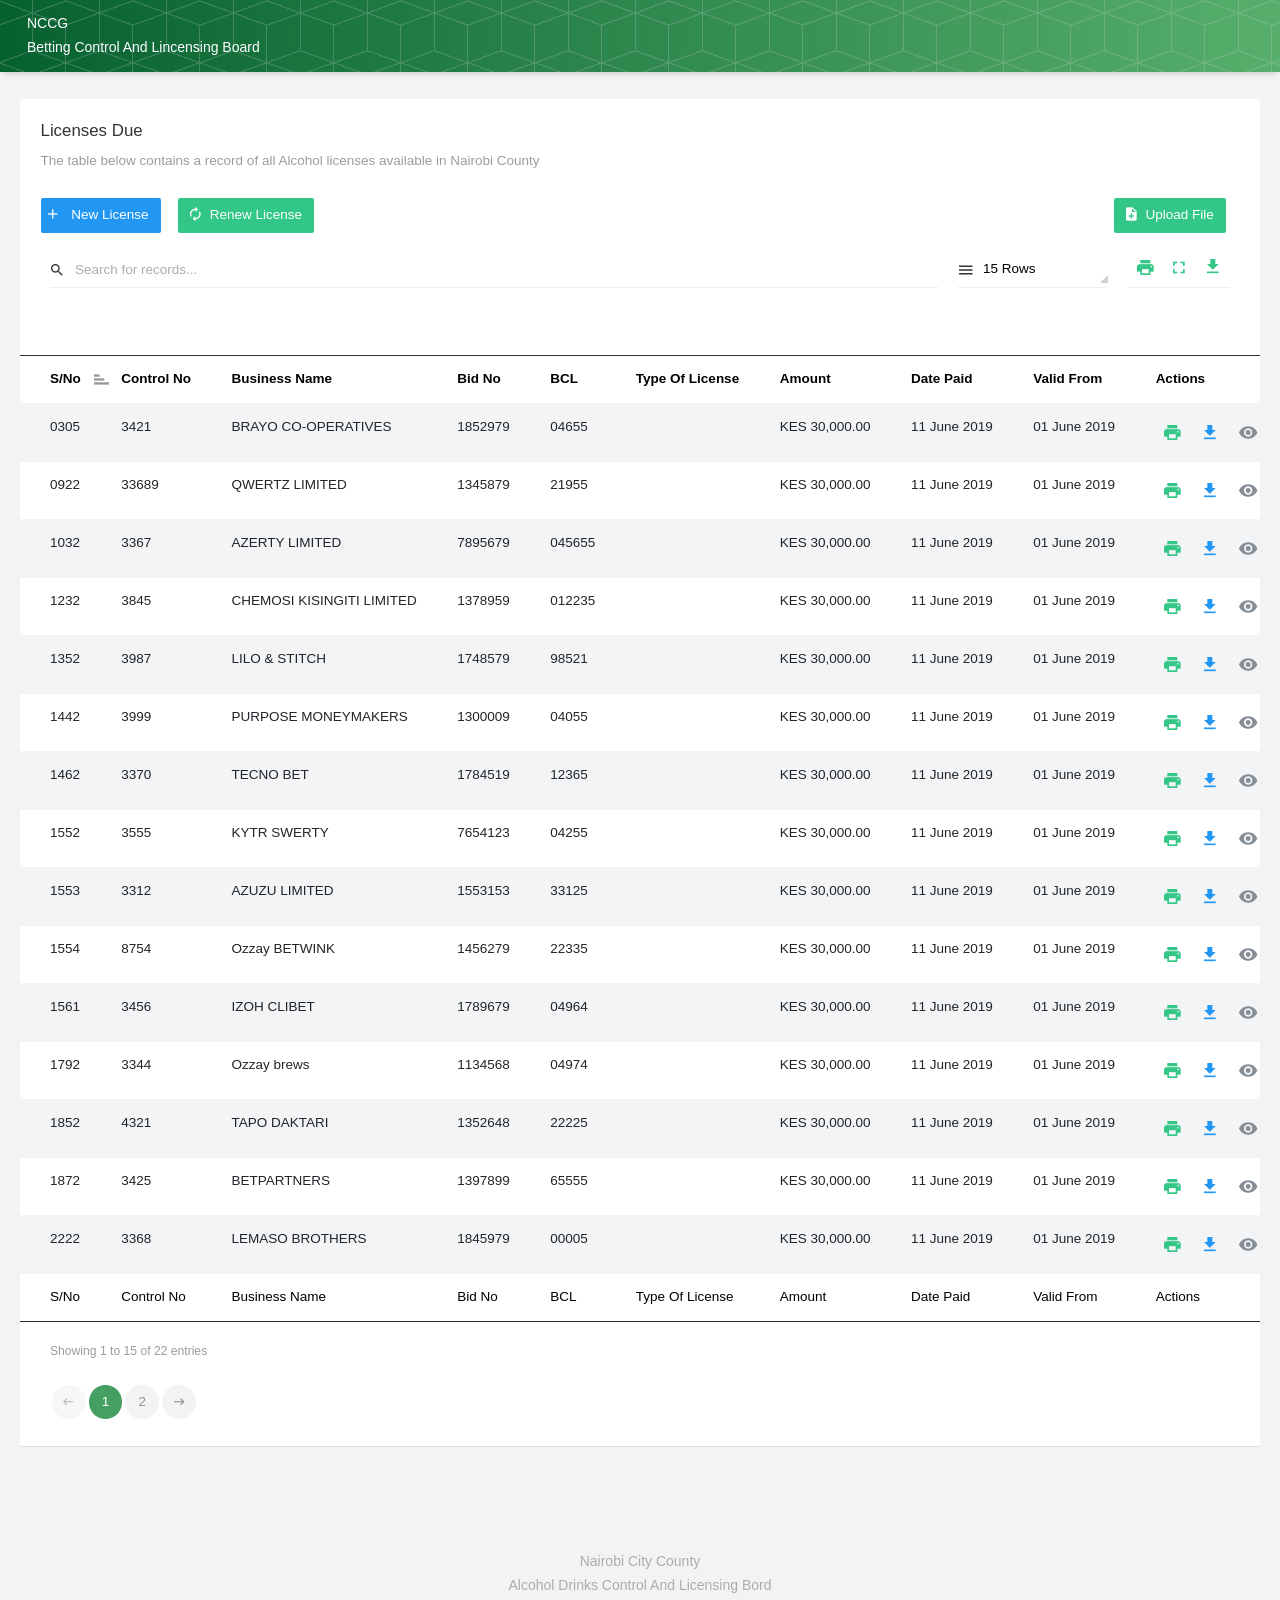
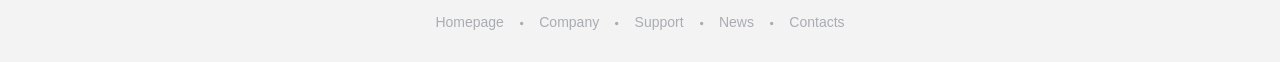
==== index.html @ 10702444 "Add files via upload removed table columns 'Renewal' & 'Exceptions'" ====
<!doctype html>
<html>

<head>
    <meta charset="utf-8">
    <title>LID Licenses</title>
    <!-- Vendor styles -->
    <link rel="stylesheet" href="css/dropify2.css">
    <link rel="stylesheet" href="vendors/dropzone/dropzone.css">
    <link rel="stylesheet" href="css/bootstrap.min.css">
    <link rel="stylesheet" href="vendors/material-design-iconic-font/css/material-design-iconic-font.min.css">
    <link rel="stylesheet" href="vendors/animate.css/animate.min.css">
    <link rel="stylesheet" href="vendors/jquery-scrollbar/jquery.scrollbar.css">
    <link rel="stylesheet" href="vendors/fullcalendar/fullcalendar.min.css">
    <link rel="stylesheet" href="vendors/flatpickr/flatpickr.min.css">
    <!-- Vendor styles -->

    <link rel="stylesheet" href="css/app.min.css">
    <link rel="stylesheet" href="css/style.css">
</head>

<body>
    <div class="main">
        <header class="header">
            <div class="navigation-trigger hidden-xl-up" data-ma-action="aside-open" data-ma-target=".sidebar">
                <div class="navigation-trigger__inner"> <i class="navigation-trigger__line"></i> <i class="navigation-trigger__line"></i> <i class="navigation-trigger__line"></i> </div>
            </div>
            <div class="header__logo hidden-sm-down">
                <h1><a href="http://localhost/finance/public/finance" class="text-capitalize">NCCG<br>Betting Control and Lincensing Board</a></h1>
            </div>

            <!--    <form class="search" action="#">
            <div class="search__inner">
                <input type="text" class="search__text" placeholder="Search using cost centers....">
                <i class="zmdi zmdi-search search__helper" data-ma-action="search-close"></i>
            </div>
        </form> -->

            <ul class="top-nav">
                <li class="hidden-xs-down d-none">
                    <a href="#" data-ma-action="aside-open" data-ma-target=".chat" class="top-nav__notify"> <i class="zmdi zmdi-comment-alt-text"></i> </a>
                </li>
            </ul>
        </header>
    </div>
    <section id="content">
        <!--		form container-->
        <aside class="chat" id="new-application">
            <div class="chat__header px-4">
                <h2 class="chat__title mb-3">New License <small>Correctly fill all fields for the new application</small></h2>
            </div>
            <div class="scrollbar-inner">
                <div class="px-4 pt-1 height-100150">
                    <form class="contact100-form validate-form p-0 border-top">
                        <!--		enter		business name-->
                        <label class="label-input100 mb-2" for="business_name">Business Name *</label>
                        <div class="wrap-input100 validate-input" data-validate="Type Business Name">
                            <input id="business_name" class="input100" type="text" name="business_name" placeholder="Enter name of the business" required>
                            <span class="focus-input100"></span> </div>
                        <!--		enter		business name-->

                        <!--		enter		business numbver-->
                        <label class="label-input100 mb-2" for="bid_number">Business Number *</label>
                        <div class="wrap-input100  validate-input" data-validate="Type Business Name">
                            <input id="bid_number" class="input100" type="text" name="bid_number" placeholder="Business Number" required>
                            <span class="focus-input100"></span> </div>
                        <!--		business number-->

                        <!--				physical address-->
                        <label class="label-input100 mb-2" for="physical_address">Business Location Details *</label>
                        <div class="wrap-input100 rs1-wrap-input100 validate-input" data-validate="Type first name">
                            <input id="physical_address" class="input100" type="text" name="physical_address" placeholder="Physical address">
                            <span class="focus-input100"></span> </div>
                        <div class="wrap-input100 rs2-wrap-input100 validate-input" data-validate="Type last name">
                            <input class="input100" type="text" name="plot_number" id="plot_number" placeholder="Plot Number">
                            <span class="focus-input100"></span> </div>
                        <!--				physical address-->
                        <hr class="w-100 +">
                        <!--		type -->
                        <label class="label-input100 mb-2" for="schedule_id">License type *</label>
                        <div class="wrap-input100  validate-input" data-validate="Type Business Name">
                            <select name="schedule_id" id="schedule_id" class="input100" required>
              <option value="36">Select license type</option>
              <option value="38">General Retail Alcoholic Drink License (Off License Retailers) wines and spirits.</option>
              <option value="38">General Retail Alcoholic Drink License (Off License Retailers) wines and spirits.</option>
              <option value="38">General Retail Alcoholic Drink License (Off License Retailers) wines and spirits.</option>
            </select>
                            <span class="focus-input100"></span> </div>
                        <!--		type -->
                        <label class="label-input100 mb-2" for="date_paid">Date paid *</label>
                        <div class="wrap-input100  validate-input" data-validate="Select a date">
                            <input id="date_paid" class="input100 date-picker" type="text" name="date_paid" placeholder="select date" required>
                            <span class="focus-input100"></span> </div>

                        <!--			date from-->
                        <label class="label-input100 mb-2" for="valid_from">Valid from *</label>
                        <div class="wrap-input100  validate-input" data-validate="Select a date">
                            <input id="valid_from" class="input100 date-picker" type="text" name="valid_from" placeholder="select date" required>
                            <span class="focus-input100"></span> </div>
                        <!--			date to-->
                        <hr class="w-100 +">
                        <!--			date from-->
                        <label class="label-input100 mb-2" for="amount">amount</label>
                        <div class="wrap-input100  validate-input" data-validate="Select a date">
                            <input id="amount" class="input100 text-right" type="number" name="amount" placeholder="Enter amount paid" required>
                            <span class="focus-input100"></span> </div>
                        <!--			date to-->

                        <div class="container-contact100-form-btn w-100 ">
                            <button class="contact100-form-btn w-100"> Send Message </button>
                        </div>
                    </form>
                </div>

            </div>
            <a href="messages.html" class="btn btn--action btn-danger d-none"><i class="zmdi zmdi-plus"></i></a> </aside>


        <!--	license renewals-->
        <aside class="renew" id="renew-application">
            <div class="chat__header px-4">
                <h2 class="chat__title mb-3">License Renewal<small>Correctly fill all fields for the license renewal being applied for</small></h2>
            </div>
            <div class="scrollbar-inner">
                <div class="px-4 pt-1 height-100150">
                    <form class="contact100-form validate-form p-0 border-top">
                        <!--		enter		business name-->
                        <label class="label-input100 mb-2" for="business_name">Business Name *</label>
                        <div class="wrap-input100 validate-input" data-validate="Type Business Name">
                            <input id="business_name" class="input100" type="text" name="business_name" placeholder="Enter name of the business" required>
                            <span class="focus-input100"></span> </div>
                        <!--		enter		business name-->

                        <!--		enter		business numbver-->
                        <label class="label-input100 mb-2" for="bid_number">Business Number *</label>
                        <div class="wrap-input100  validate-input" data-validate="Type Business Name">
                            <input id="bid_number" class="input100" type="text" name="bid_number" placeholder="Business Number" required>
                            <span class="focus-input100"></span> </div>
                        <!--		business number-->

                        <!--				physical address-->
                        <label class="label-input100 mb-2" for="physical_address">Business Location Details *</label>
                        <div class="wrap-input100 rs1-wrap-input100 validate-input" data-validate="Type first name">
                            <input id="physical_address" class="input100" type="text" name="physical_address" placeholder="Physical address">
                            <span class="focus-input100"></span> </div>
                        <div class="wrap-input100 rs2-wrap-input100 validate-input" data-validate="Type last name">
                            <input class="input100" type="text" name="plot_number" id="plot_number" placeholder="Plot Number">
                            <span class="focus-input100"></span> </div>
                        <!--				physical address-->
                        <hr class="w-100 +">
                        <!--		type -->
                        <label class="label-input100 mb-2" for="schedule_id">License type *</label>
                        <div class="wrap-input100  validate-input" data-validate="Type Business Name">
                            <select name="schedule_id" id="schedule_id" class="input100" required>
              <option value="36">Select license type</option>
              <option value="38">General Retail Alcoholic Drink License (Off License Retailers) wines and spirits.</option>
              <option value="38">General Retail Alcoholic Drink License (Off License Retailers) wines and spirits.</option>
              <option value="38">General Retail Alcoholic Drink License (Off License Retailers) wines and spirits.</option>
            </select>
                            <span class="focus-input100"></span> </div>
                        <!--		type -->
                        <label class="label-input100 mb-2" for="date_paid">Date paid *</label>
                        <div class="wrap-input100  validate-input" data-validate="Select a date">
                            <input id="date_paid" class="input100 date-picker" type="text" name="date_paid" placeholder="select date" required>
                            <span class="focus-input100"></span> </div>

                        <!--			date from-->
                        <label class="label-input100 mb-2" for="valid_from">Valid from *</label>
                        <div class="wrap-input100  validate-input" data-validate="Select a date">
                            <input id="valid_from" class="input100 date-picker" type="text" name="valid_from" placeholder="select date" required>
                            <span class="focus-input100"></span> </div>
                        <!--			date to-->
                        <hr class="w-100 +">
                        <!--			date from-->
                        <label class="label-input100 mb-2" for="amount">amount</label>
                        <div class="wrap-input100  validate-input" data-validate="Select a date">
                            <input id="amount" class="input100 text-right" type="number" name="amount" placeholder="Enter amount paid" required>
                            <span class="focus-input100"></span> </div>
                        <!--			date to-->

                        <div class="container-contact100-form-btn w-100 ">
                            <button class="contact100-form-btn w-100"> Save </button>
                        </div>
                    </form>
                </div>

            </div>
            <a href="messages.html" class="btn btn--action btn-danger d-none"><i class="zmdi zmdi-plus"></i></a> </aside>
        <!--	license renewals-->
        <!--		form container-->

        <!--	datatable-->
        <section class="content p-4">
            <header class="content__title">
                <h1>DATA TABLES</h1>
                <div class="actions">
                    <a href="#" class="actions__item zmdi zmdi-trending-up"></a>
                    <a href="#" class="actions__item zmdi zmdi-check-all"></a>
                    <div class="dropdown actions__item"> <i data-toggle="dropdown" class="zmdi zmdi-more-vert"></i>
                        <div class="dropdown-menu dropdown-menu-right"> <a href="#" class="dropdown-item">Refresh</a> <a href="#" class="dropdown-item">Manage Widgets</a> <a href="#" class="dropdown-item">Settings</a> </div>
                    </div>
                </div>
            </header>
            <div class="card">
                <div class="card-body p-0">
                    <h4 class="card-title mt-4 mx-4">Licenses Due</h4>
                    <h6 class="card-subtitle mx-4">The table below contains a record of all Alcohol licenses available in Nairobi County</h6>
                    <div class="row mx-4">
                        <div class="col-12 p-0">
                            <button class="btn btn-primary btn-blue btn--icon-text ml-0 pl-0" data-ma-action="aside-open" data-ma-target=".chat" class="top-nav__notify">
        <em class="zmdi zmdi-plus zmdi-hc-fw"></em> New License
        </button>
                            <button class="btn btn-secondary btn-success btn--icon-text mx-3" data-ma-action="aside-open" data-ma-target=".renew"><i class="zmdi zmdi-refresh"></i> Renew License</button>
                            <div class="p-0 m-0 float-right">

                                <button class="btn btn-secondary btn-success btn--icon-text mx-3 upload-file"><i class="zmdi zmdi-file-add"></i> Upload File</button>
                            </div>
                        </div>
                    </div>
                    <div class="table-responsive">
                        <table id="data-table" class="table dataTable table-striped text-nowrap" role="grid">
                            <thead class="thead-default text-capitalize">
                                <tr>
                                    <th>S/No</th>
                                    <th>Control No</th>
                                    <th>Business Name</th>
                                    <th>Bid No</th>
                                    <th>BCL</th>
                                    <th>Type of License</th>
                                    <th>Amount</th>
                                    <th>Date Paid</th>
                                    <th>Valid From</th>
                                    <!--<th>Exceptions</th>
                                    <th>Renewal</th>-->
                                    <th>Actions</th>
                                </tr>
                            </thead>
                            <tfoot class="text-capitalize">
                                <tr>
                                    <th>S/No</th>
                                    <th>Control No</th>
                                    <th>Business Name</th>
                                    <th>Bid No</th>
                                    <th>BCL</th>
                                    <th>Type of License</th>
                                    <th>Amount</th>
                                    <th>Date Paid</th>
                                    <th>Valid From</th>
                                    <!--<th>Exceptions</th>
                                    <th>Renewal</th>-->
                                    <th>Actions</th>
                                </tr>
                            </tfoot>
                            <tbody>
                                <tr>
                                    <td>7777</td>
                                    <td>3222</td>
                                    <td class="biz-name">OYUGIS TATA BETTING</td>
                                    <td>1374545</td>
                                    <td>04955</td>
                                    <td></td>
                                    <td>KES 30,000.00</td>
                                    <td>11 June 2019</td>
                                    <td>01 June 2019</td>
                                    <!--<td></td>
                                    <td><label class="label label-primary">Renewal Permit</label></td>-->
                                    <td>
                                        <div class="actions row-actions">
                                            <!--				  printing-->
                                            <span><a class="actions__item zmdi zmdi-print" href="print-license.html" title="print this permit" target="new"></a></span>
                                            <!--				  download-->
                                            <span><i class="actions__item zmdi zmdi-download blue" title="download permit copy"></i></span>
                                            <!--				  view-->
                                            <span><a class="actions__item zmdi zmdi-eye text-gray" title="View license" href="license-inline.html" target="new"></a></span>
                                            <!--				  delete-->
                                            <span class="delete-record"><i class="actions__item zmdi zmdi-delete text-danger" title="delete this record"></i></span>
                                        </div>
                    </div>

                    </td>

                    </tr>

                    <tr>
                        <td>8974</td>
                        <td>3111</td>
                        <td class="biz-name">KOROGA VILLAGE LIMITED</td>
                        <td>1373979</td>
                        <td>04956</td>
                        <td></td>
                        <td>KES 30,000.00</td>
                        <td>11 June 2019</td>
                        <td>01 June 2019</td>
                        <!--<td></td>
                        <td><label class="label label-primary">Renewal Permit</label></td>-->
                        <td>
                            <div class="actions row-actions">
                                <!--				  printing-->
                                <span><i class="actions__item zmdi zmdi-print" title="print this permit" ></i></span>
                                <!--				  download-->
                                <span><i class="actions__item zmdi zmdi-download blue" title="download permit copy"></i></span>
                                <!--				  view-->
                                <span><i class="actions__item zmdi zmdi-eye text-gray" title="View license"></i></span>
                                <!--				  delete-->
                                <span class="delete-record"><i class="actions__item zmdi zmdi-delete text-danger" title="delete this record"></i></span>
                            </div>
                </div>

                </td>

                </tr>

                <tr>
                    <td>7856</td>
                    <td>3444</td>
                    <td class="biz-name">CHAPANISHA LOGISTICS LIMITED</td>
                    <td>1385479</td>
                    <td>04155</td>
                    <td></td>
                    <td>KES 30,000.00</td>
                    <td>11 June 2019</td>
                    <td>01 June 2019</td>
                    <!--<td></td>
                    <td><label class="label label-primary">Renewal Permit</label></td>-->
                    <td>
                        <div class="actions row-actions">
                            <!--				  printing-->
                            <span><i class="actions__item zmdi zmdi-print" title="print this permit" ></i></span>
                            <!--				  download-->
                            <span><i class="actions__item zmdi zmdi-download blue" title="download permit copy"></i></span>
                            <!--				  view-->
                            <span><i class="actions__item zmdi zmdi-eye text-gray" title="View license"></i></span>
                            <!--				  delete-->
                            <span class="delete-record"><i class="actions__item zmdi zmdi-delete text-danger" title="delete this record"></i></span>
                        </div>
            </div>

            </td>

            </tr>

            <tr>
                <td>3145</td>
                <td>3333</td>
                <td class="biz-name">TINGA MBAYA CO-OPERATIVES</td>
                <td>1234567</td>
                <td>04985</td>
                <td></td>
                <td>KES 30,000.00</td>
                <td>11 June 2019</td>
                <td>01 June 2019</td>
                <!--<td></td>
                <td><label class="label label-primary">Renewal Permit</label></td>-->
                <td>
                    <div class="actions row-actions">
                        <!--				  printing-->
                        <span><i class="actions__item zmdi zmdi-print" title="print this permit" ></i></span>
                        <!--				  download-->
                        <span><i class="actions__item zmdi zmdi-download blue" title="download permit copy"></i></span>
                        <!--				  view-->
                        <span><i class="actions__item zmdi zmdi-eye text-gray" title="View license"></i></span>
                        <!--				  delete-->
                        <span class="delete-record"><i class="actions__item zmdi zmdi-delete text-danger" title="delete this record"></i></span>
                    </div>
                    </div>

                </td>

            </tr>
            <tr>
                <td>1552</td>
                <td>3555</td>
                <td class="biz-name">KYTR SWERTY</td>
                <td>7654123</td>
                <td>04255</td>
                <td></td>
                <td>KES 30,000.00</td>
                <td>11 June 2019</td>
                <td>01 June 2019</td>
                <!--<td></td>
                <td><label class="label label-primary">Renewal Permit</label></td>-->
                <td>
                    <div class="actions row-actions">
                        <!--				  printing-->
                        <span><i class="actions__item zmdi zmdi-print" title="print this permit" ></i></span>
                        <!--				  download-->
                        <span><i class="actions__item zmdi zmdi-download blue" title="download permit copy"></i></span>
                        <!--				  view-->
                        <span><i class="actions__item zmdi zmdi-eye text-gray" title="View license"></i></span>
                        <!--				  delete-->
                        <span class="delete-record"><i class="actions__item zmdi zmdi-delete text-danger" title="delete this record"></i></span>
                    </div>
                    </div>

                </td>

            </tr>
            <tr>
                <td>2562</td>
                <td>6663</td>
                <td class="biz-name">Ozzay BETGENIUS</td>
                <td>1385652</td>
                <td>12345</td>
                <td></td>
                <td>KES 30,000.00</td>
                <td>11 June 2019</td>
                <td>01 June 2019</td>
                <!--<td></td>
                <td><label class="label label-primary">Renewal Permit</label></td>-->
                <td>
                    <div class="actions row-actions">
                        <!--				  printing-->
                        <span><i class="actions__item zmdi zmdi-print" title="print this permit" ></i></span>
                        <!--				  download-->
                        <span><i class="actions__item zmdi zmdi-download blue" title="download permit copy"></i></span>
                        <!--				  view-->
                        <span><i class="actions__item zmdi zmdi-eye text-gray" title="View license"></i></span>
                        <!--				  delete-->
                        <span class="delete-record"><i class="actions__item zmdi zmdi-delete text-danger" title="delete this record"></i></span>
                    </div>
                    </div>

                </td>

            </tr>
            <tr>
                <td>2222</td>
                <td>3368</td>
                <td class="biz-name">LEMASO BROTHERS</td>
                <td>1845979</td>
                <td>00005</td>
                <td></td>
                <td>KES 30,000.00</td>
                <td>11 June 2019</td>
                <td>01 June 2019</td>
                <!--<td></td>
                <td><label class="label label-primary">Renewal Permit</label></td>-->
                <td>
                    <div class="actions row-actions">
                        <!--				  printing-->
                        <span><i class="actions__item zmdi zmdi-print" title="print this permit" ></i></span>
                        <!--				  download-->
                        <span><i class="actions__item zmdi zmdi-download blue" title="download permit copy"></i></span>
                        <!--				  view-->
                        <span><i class="actions__item zmdi zmdi-eye text-gray" title="View license"></i></span>
                        <!--				  delete-->
                        <span class="delete-record"><i class="actions__item zmdi zmdi-delete text-danger" title="delete this record"></i></span>
                    </div>
                    </div>

                </td>

            </tr>
            <tr>
                <td>4452</td>
                <td>3475</td>
                <td class="biz-name">KEVO KINYANDUZI LIMITED</td>
                <td>1384569</td>
                <td>14955</td>
                <td></td>
                <td>KES 30,000.00</td>
                <td>11 June 2019</td>
                <td>01 June 2019</td>
                <!--<td></td>
                <td><label class="label label-primary">Renewal Permit</label></td>-->
                <td>
                    <div class="actions row-actions">
                        <!--				  printing-->
                        <span><i class="actions__item zmdi zmdi-print" title="print this permit" ></i></span>
                        <!--				  download-->
                        <span><i class="actions__item zmdi zmdi-download blue" title="download permit copy"></i></span>
                        <!--				  view-->
                        <span><i class="actions__item zmdi zmdi-eye text-gray" title="View license"></i></span>
                        <!--				  delete-->
                        <span class="delete-record"><i class="actions__item zmdi zmdi-delete text-danger" title="delete this record"></i></span>
                    </div>
                    </div>

                </td>

            </tr>
            <tr>
                <td>0305</td>
                <td>3421</td>
                <td class="biz-name">BRAYO CO-OPERATIVES</td>
                <td>1852979</td>
                <td>04655</td>
                <td></td>
                <td>KES 30,000.00</td>
                <td>11 June 2019</td>
                <td>01 June 2019</td>
                <!--<td></td>
                <td><label class="label label-primary">Renewal Permit</label></td>-->
                <td>
                    <div class="actions row-actions">
                        <!--				  printing-->
                        <span><i class="actions__item zmdi zmdi-print" title="print this permit" ></i></span>
                        <!--				  download-->
                        <span><i class="actions__item zmdi zmdi-download blue" title="download permit copy"></i></span>
                        <!--				  view-->
                        <span><i class="actions__item zmdi zmdi-eye text-gray" title="View license"></i></span>
                        <!--				  delete-->
                        <span class="delete-record"><i class="actions__item zmdi zmdi-delete text-danger" title="delete this record"></i></span>
                    </div>
                    </div>

                </td>

            </tr>
            <tr>
                <td>0922</td>
                <td>33689</td>
                <td class="biz-name">QWERTZ LIMITED</td>
                <td>1345879</td>
                <td>21955</td>
                <td></td>
                <td>KES 30,000.00</td>
                <td>11 June 2019</td>
                <td>01 June 2019</td>
                <!--<td></td>
                <td><label class="label label-primary">Renewal Permit</label></td>-->
                <td>
                    <div class="actions row-actions">
                        <!--				  printing-->
                        <span><i class="actions__item zmdi zmdi-print" title="print this permit" ></i></span>
                        <!--				  download-->
                        <span><i class="actions__item zmdi zmdi-download blue" title="download permit copy"></i></span>
                        <!--				  view-->
                        <span><i class="actions__item zmdi zmdi-eye text-gray" title="View license"></i></span>
                        <!--				  delete-->
                        <span class="delete-record"><i class="actions__item zmdi zmdi-delete text-danger" title="delete this record"></i></span>
                    </div>
                    </div>

                </td>

            </tr>
            <tr>
                <td>1032</td>
                <td>3367</td>
                <td class="biz-name">AZERTY LIMITED</td>
                <td>7895679</td>
                <td>045655</td>
                <td></td>
                <td>KES 30,000.00</td>
                <td>11 June 2019</td>
                <td>01 June 2019</td>
                <!--<td></td>
                <td><label class="label label-primary">Renewal Permit</label></td>-->
                <td>
                    <div class="actions row-actions">
                        <!--				  printing-->
                        <span><i class="actions__item zmdi zmdi-print" title="print this permit" ></i></span>
                        <!--				  download-->
                        <span><i class="actions__item zmdi zmdi-download blue" title="download permit copy"></i></span>
                        <!--				  view-->
                        <span><i class="actions__item zmdi zmdi-eye text-gray" title="View license"></i></span>
                        <!--				  delete-->
                        <span class="delete-record"><i class="actions__item zmdi zmdi-delete text-danger" title="delete this record"></i></span>
                    </div>
                    </div>

                </td>

            </tr>
            <tr>
                <td>1462</td>
                <td>3370</td>
                <td class="biz-name">TECNO BET</td>
                <td>1784519</td>
                <td>12365</td>
                <td></td>
                <td>KES 30,000.00</td>
                <td>11 June 2019</td>
                <td>01 June 2019</td>
                <!--<td></td>
                <td><label class="label label-primary">Renewal Permit</label></td>-->
                <td>
                    <div class="actions row-actions">
                        <!--				  printing-->
                        <span><i class="actions__item zmdi zmdi-print" title="print this permit" ></i></span>
                        <!--				  download-->
                        <span><i class="actions__item zmdi zmdi-download blue" title="download permit copy"></i></span>
                        <!--				  view-->
                        <span><i class="actions__item zmdi zmdi-eye text-gray" title="View license"></i></span>
                        <!--				  delete-->
                        <span class="delete-record"><i class="actions__item zmdi zmdi-delete text-danger" title="delete this record"></i></span>
                    </div>
                    </div>

                </td>

            </tr>
            <tr>
                <td>1792</td>
                <td>3344</td>
                <td class="biz-name">Ozzay brews</td>
                <td>1134568</td>
                <td>04974</td>
                <td></td>
                <td>KES 30,000.00</td>
                <td>11 June 2019</td>
                <td>01 June 2019</td>
                <!--<td></td>
                <td><label class="label label-primary">Renewal Permit</label></td>-->
                <td>
                    <div class="actions row-actions">
                        <!--				  printing-->
                        <span><i class="actions__item zmdi zmdi-print" title="print this permit" ></i></span>
                        <!--				  download-->
                        <span><i class="actions__item zmdi zmdi-download blue" title="download permit copy"></i></span>
                        <!--				  view-->
                        <span><i class="actions__item zmdi zmdi-eye text-gray" title="View license"></i></span>
                        <!--				  delete-->
                        <span class="delete-record"><i class="actions__item zmdi zmdi-delete text-danger" title="delete this record"></i></span>
                    </div>
                    </div>

                </td>

            </tr>
            <tr>
                <td>1442</td>
                <td>3999</td>
                <td class="biz-name">PURPOSE MONEYMAKERS</td>
                <td>1300009</td>
                <td>04055</td>
                <td></td>
                <td>KES 30,000.00</td>
                <td>11 June 2019</td>
                <td>01 June 2019</td>
                <!--<td></td>
                <td><label class="label label-primary">Renewal Permit</label></td>-->
                <td>
                    <div class="actions row-actions">
                        <!--				  printing-->
                        <span><i class="actions__item zmdi zmdi-print" title="print this permit" ></i></span>
                        <!--				  download-->
                        <span><i class="actions__item zmdi zmdi-download blue" title="download permit copy"></i></span>
                        <!--				  view-->
                        <span><i class="actions__item zmdi zmdi-eye text-gray" title="View license"></i></span>
                        <!--				  delete-->
                        <span class="delete-record"><i class="actions__item zmdi zmdi-delete text-danger" title="delete this record"></i></span>
                    </div>
                    </div>

                </td>

            </tr>
            <tr>
                <td>1232</td>
                <td>3845</td>
                <td class="biz-name">CHEMOSI KISINGITI LIMITED</td>
                <td>1378959</td>
                <td>012235</td>
                <td></td>
                <td>KES 30,000.00</td>
                <td>11 June 2019</td>
                <td>01 June 2019</td>
                <!--<td></td>
                <td><label class="label label-primary">Renewal Permit</label></td>-->
                <td>
                    <div class="actions row-actions">
                        <!--				  printing-->
                        <span><i class="actions__item zmdi zmdi-print" title="print this permit" ></i></span>
                        <!--				  download-->
                        <span><i class="actions__item zmdi zmdi-download blue" title="download permit copy"></i></span>
                        <!--				  view-->
                        <span><i class="actions__item zmdi zmdi-eye text-gray" title="View license"></i></span>
                        <!--				  delete-->
                        <span class="delete-record"><i class="actions__item zmdi zmdi-delete text-danger" title="delete this record"></i></span>
                    </div>
                    </div>

                </td>

            </tr>
            <tr>
                <td>1561</td>
                <td>3456</td>
                <td class="biz-name">IZOH CLIBET</td>
                <td>1789679</td>
                <td>04964</td>
                <td></td>
                <td>KES 30,000.00</td>
                <td>11 June 2019</td>
                <td>01 June 2019</td>
                <!--<td></td>
                <td><label class="label label-primary">Renewal Permit</label></td>-->
                <td>
                    <div class="actions row-actions">
                        <!--				  printing-->
                        <span><i class="actions__item zmdi zmdi-print" title="print this permit" ></i></span>
                        <!--				  download-->
                        <span><i class="actions__item zmdi zmdi-download blue" title="download permit copy"></i></span>
                        <!--				  view-->
                        <span><i class="actions__item zmdi zmdi-eye text-gray" title="View license"></i></span>
                        <!--				  delete-->
                        <span class="delete-record"><i class="actions__item zmdi zmdi-delete text-danger" title="delete this record"></i></span>
                    </div>
                    </div>

                </td>

            </tr>
            <tr>
                <td>1554</td>
                <td>8754</td>
                <td class="biz-name">Ozzay BETWINK</td>
                <td>1456279</td>
                <td>22335</td>
                <td></td>
                <td>KES 30,000.00</td>
                <td>11 June 2019</td>
                <td>01 June 2019</td>
                <!--<td></td>
                <td><label class="label label-primary">Renewal Permit</label></td>-->
                <td>
                    <div class="actions row-actions">
                        <!--				  printing-->
                        <span><i class="actions__item zmdi zmdi-print" title="print this permit" ></i></span>
                        <!--				  download-->
                        <span><i class="actions__item zmdi zmdi-download blue" title="download permit copy"></i></span>
                        <!--				  view-->
                        <span><i class="actions__item zmdi zmdi-eye text-gray" title="View license"></i></span>
                        <!--				  delete-->
                        <span class="delete-record"><i class="actions__item zmdi zmdi-delete text-danger" title="delete this record"></i></span>
                    </div>
                    </div>

                </td>

            </tr>
            <tr>
                <td>1553</td>
                <td>3312</td>
                <td class="biz-name">AZUZU LIMITED</td>
                <td>1553153</td>
                <td>33125</td>
                <td></td>
                <td>KES 30,000.00</td>
                <td>11 June 2019</td>
                <td>01 June 2019</td>
                <!--<td></td>
                <td><label class="label label-primary">Renewal Permit</label></td>-->
                <td>
                    <div class="actions row-actions">
                        <!--				  printing-->
                        <span><i class="actions__item zmdi zmdi-print" title="print this permit" ></i></span>
                        <!--				  download-->
                        <span><i class="actions__item zmdi zmdi-download blue" title="download permit copy"></i></span>
                        <!--				  view-->
                        <span><i class="actions__item zmdi zmdi-eye text-gray" title="View license"></i></span>
                        <!--				  delete-->
                        <span class="delete-record"><i class="actions__item zmdi zmdi-delete text-danger" title="delete this record"></i></span>
                    </div>
                    </div>

                </td>

            </tr>
            <tr>
                <td>1852</td>
                <td>4321</td>
                <td class="biz-name">TAPO DAKTARI</td>
                <td>1352648</td>
                <td>22225</td>
                <td></td>
                <td>KES 30,000.00</td>
                <td>11 June 2019</td>
                <td>01 June 2019</td>
                <!--<td></td>
                <td><label class="label label-primary">Renewal Permit</label></td>-->
                <td>
                    <div class="actions row-actions">
                        <!--				  printing-->
                        <span><i class="actions__item zmdi zmdi-print" title="print this permit" ></i></span>
                        <!--				  download-->
                        <span><i class="actions__item zmdi zmdi-download blue" title="download permit copy"></i></span>
                        <!--				  view-->
                        <span><i class="actions__item zmdi zmdi-eye text-gray" title="View license"></i></span>
                        <!--				  delete-->
                        <span class="delete-record"><i class="actions__item zmdi zmdi-delete text-danger" title="delete this record"></i></span>
                    </div>
                    </div>

                </td>

            </tr>
            <tr>
                <td>2552</td>
                <td>4123</td>
                <td class="biz-name">SCOOBY DOO</td>
                <td>1888889</td>
                <td>08985</td>
                <td></td>
                <td>KES 30,000.00</td>
                <td>11 June 2019</td>
                <td>01 June 2019</td>
                <!--<td></td>
                <td><label class="label label-primary">Renewal Permit</label></td>-->
                <td>
                    <div class="actions row-actions">
                        <!--				  printing-->
                        <span><i class="actions__item zmdi zmdi-print" title="print this permit" ></i></span>
                        <!--				  download-->
                        <span><i class="actions__item zmdi zmdi-download blue" title="download permit copy"></i></span>
                        <!--				  view-->
                        <span><i class="actions__item zmdi zmdi-eye text-gray" title="View license"></i></span>
                        <!--				  delete-->
                        <span class="delete-record"><i class="actions__item zmdi zmdi-delete text-danger" title="delete this record"></i></span>
                    </div>
                    </div>

                </td>

            </tr>
            <tr>
                <td>1352</td>
                <td>3987</td>
                <td class="biz-name">LILO & STITCH</td>
                <td>1748579</td>
                <td>98521</td>
                <td></td>
                <td>KES 30,000.00</td>
                <td>11 June 2019</td>
                <td>01 June 2019</td>
                <!--<td></td>
                <td><label class="label label-primary">Renewal Permit</label></td>-->
                <td>
                    <div class="actions row-actions">
                        <!--				  printing-->
                        <span><i class="actions__item zmdi zmdi-print" title="print this permit" ></i></span>
                        <!--				  download-->
                        <span><i class="actions__item zmdi zmdi-download blue" title="download permit copy"></i></span>
                        <!--				  view-->
                        <span><i class="actions__item zmdi zmdi-eye text-gray" title="View license"></i></span>
                        <!--				  delete-->
                        <span class="delete-record"><i class="actions__item zmdi zmdi-delete text-danger" title="delete this record"></i></span>
                    </div>
                    </div>

                </td>

            </tr>
            <tr>
                <td>1872</td>
                <td>3425</td>
                <td class="biz-name">BETPARTNERS</td>
                <td>1397899</td>
                <td>65555</td>
                <td></td>
                <td>KES 30,000.00</td>
                <td>11 June 2019</td>
                <td>01 June 2019</td>
                <!--<td></td>
                <td><label class="label label-primary">Renewal Permit</label></td>-->
                <td>
                    <div class="actions row-actions">
                        <!--				  printing-->
                        <span><i class="actions__item zmdi zmdi-print" title="print this permit" ></i></span>
                        <!--				  download-->
                        <span><i class="actions__item zmdi zmdi-download blue" title="download permit copy"></i></span>
                        <!--				  view-->
                        <span><a class="actions__item zmdi zmdi-eye text-gray" title="View license" href="license-inline.html" target="new"></a></span>
                        <!--				  delete-->
                        <span class="delete-record"><i class="actions__item zmdi zmdi-delete text-danger" title="delete this record"></i></span>
                    </div>
                    </div>

                </td>

            </tr>
            </tbody>

            </table>
            </div>
            </div>
            </div>

        </section>

        <!--	datatable-->

        <!--upload files-->
        <div class="col-12 p-5 d-none">
            <center>
                <div class="card">
                    <form>

                    </form>
                </div>
                <div>
                    <div class="col-8 m-5">
                        <div class="card">
                            <div class="card-header ">
                                <div class="card-header pl-0">
                                    <h2 class="card-title text-left">Recent Posts</h2>
                                    <small class="card-subtitle text-left float-left">Venenatis portauam Inceptos ameteiam</small> </div>
                                <div class="card-block">
                                    <form class="dropzone drop-section-container p-5 mt-2 cursor-pointer" action="/file-upload" id="dropzone-upload">
                                        <img class="img-fluid mb-4 drop-img" src="img/upload-bg.png">
                                        <h3>Drag & Drop</h3>
                                        <small class="card-subtitle">your files here, or browse</small>

                                        <input type="file" name="file" class="dropzone" />
                                    </form>

                                    <div class="upload-status-container mt-4">
                                        <div class="row">
                                            <div class="col-1"> <img src="img/excel (2).svg" class="icon"> </div>
                                            <div class="col-11 d-flex flex-column pl-4"> <small class="text-left">file name</small> <small class="text-left">status</small> </div>
                                        </div>
                                    </div>
                                    <div class="container-contact100-form-btn w-100 ">
                                        <button class="contact100-form-btn w-100"> Upload file </button>
                                    </div>
                                </div>
                            </div>
                        </div>
                    </div>
                </div>
            </center>
        </div>
        <!--upload files-->

        <!--drag and drop files-->
        <div class="col-12 p-5 drop-file-container vw-100 vh-100 animated d-none">
            <div class="position-relative">
                <span class="actions__item zmdi zmdi-close text-white float-right position-absolute close-droper" title="close form"></span>
                <div class="card animated delete-row">

                    <div class="card-body">
                        <div class="row">

                            <div class="col-12">
                                <form class="drop-section-container cursor-pointer">
                                    <input type="file" name="file" id="file" accept=".csv, application/vnd.openxmlformats-officedocument.spreadsheetml.sheet, application/vnd.ms-excel" class="dropify" data-show-loader="true" />
                                </form>
                            </div>
                        </div>
                    </div>

                </div>
            </div>
        </div>
        <!--delete item confirmation-->
        <div class="col-12 p-5 notification-container vw-100 vh-100 animated d-none">
            <div>
                <div class="card animated delete-row">
                    <div class="card-header bg-danger py-2 d-flex justify-content-between align-items-center align-content-center">
                        <h2 class="card-title text-capitalize text-white m-0">Delete Record?</h2>
                        <div class="actions text-white float-right close-delete">
                            <a href="#" class="actions__item zmdi zmdi-close text-white m-0 p-0" title="close noification"></a>
                        </div>
                    </div>
                    <div class="card-body">
                        <div class="row">

                            <div class="col-12">
                                <img src="img/warning.svg" class=" icon float-left  mr-3">
                                <h2 class="card-title mb-3 kev-capitalize font-weight-bold" id="record-name">Firm name</h2>
                                <p>Are you sure you want to delete this record<br>You cant undo this action</p>
                            </div>
                        </div>
                    </div>
                    <div class="card-footer d-flex justify-content-end">
                        <a class="card-link close-delete" href="#">discard</a>
                        <a class="card-link text-danger glow" href="#">delete</a>
                    </div>
                </div>
            </div>
        </div>
        <!--delete item confirmation-->

        <!--

footer
-->

        <footer class="footer hidden-xs-down">
            <p class="text-capitalize">nairobi city county</p>
            <p class="text-capitalize">Alcohol Drinks control and licensing bord</p>
            <ul class="nav footer__nav">
                <a class="nav-link" href="#">Homepage</a> <a class="nav-link" href="#">Company</a> <a class="nav-link" href="#">Support</a> <a class="nav-link" href="#">News</a> <a class="nav-link" href="#">Contacts</a>
            </ul>
        </footer>

    </section>

    <!--	scripts-->
    <!-- Javascript -->
    <!-- Vendors -->
    <script src="vendors/jquery/jquery.min.js"></script>
    <script src="vendors/popper.js/popper.min.js"></script>
    <script src="vendors/bootstrap/js/bootstrap.min.js"></script>
    <script src="vendors/jquery-scrollbar/jquery.scrollbar.min.js"></script>
    <script src="vendors/jquery-scrollLock/jquery-scrollLock.min.js"></script>

    <!-- Vendors: Data tables -->
    <script src="vendors/flatpickr/flatpickr.min.js"></script>
    <script src="vendors/dropzone/dropzone.min.js"></script>
    <script src="vendors/datatables/jquery.dataTables.min.js"></script>
    <script src="vendors/datatables-buttons/dataTables.buttons.min.js"></script>
    <script src="vendors/datatables-buttons/buttons.print.min.js"></script>
    <script src="vendors/jszip/jszip.min.js"></script>
    <script src="vendors/datatables-buttons/buttons.html5.min.js"></script>

    <!-- App functions and actions -->
    <script src="js/app.min.js"></script>
    <script src="js/main.js"></script>
    <script src="js/dropify2.js"></script>
    <script>
        $('.dropify').dropify();
    </script>
</body>

</html>
---- css/dropify2.css ----
/*!
 * =============================================================
 * dropify v0.2.2 - Override your input files with style.
 * https://github.com/JeremyFagis/dropify
 *
 * (c) 2017 - Jeremy FAGIS <jeremy@fagis.fr> (http://fagis.fr)
 * =============================================================
 */

@charset "UTF-8";
@font-face {
  font-family: 'dropify';
  src: url("../fonts/dropify.eot");
  src: url("../fonts/dropify.eot#iefix") format("embedded-opentype"), url("../fonts/dropify.woff") format("woff"), url("../fonts/dropify.ttf") format("truetype"), url("../fonts/dropify.svg#dropify") format("svg");
  font-weight: normal;
  font-style: normal; }

[class^="dropify-font-"]:before, [class*=" dropify-font-"]:before, .dropify-font:before, .dropify-wrapper .dropify-message span.file-icon:before {
  font-family: "dropify";
  font-style: normal;
  font-weight: normal;
  speak: none;
  display: inline-block;
  text-decoration: inherit;
  width: 1em;
  margin-left: .2em;
  margin-right: .2em;
  text-align: center;
  font-variant: normal;
  text-transform: none;
  line-height: 1em; }

.dropify-font-upload:before, .dropify-wrapper .dropify-message span.file-icon:before {
  content: '\e800'; }

.dropify-font-file:before {
  content: '\e801'; }

.dropify-wrapper {
  display: block;
  position: relative;
  cursor: pointer;
  overflow: hidden;
  width: 100%;
  max-width: 100%;
/*  height: 200px;*/
  height: 40vh;
  padding: 5px 10px;
  font-family: "Roboto", "Helvetica Neue", "Helvetica", "Arial";
  font-size: 14px;
  line-height: 22px;
  color: #777;
  background-color: #FFF;
  background-image: none;
  text-align: center;
/*  border: 2px solid #E5E5E5;*/
  -webkit-transition: border-color 0.15s linear;
  transition: border-color 0.15s linear; }
  .dropify-wrapper:hover {
    background-size: 30px 30px;
    background-image: -webkit-linear-gradient(135deg, #F6F6F6 25%, transparent 25%, transparent 50%, #F6F6F6 50%, #F6F6F6 75%, transparent 75%, transparent);
    background-image: linear-gradient(-45deg, #F6F6F6 25%, transparent 25%, transparent 50%, #F6F6F6 50%, #F6F6F6 75%, transparent 75%, transparent);
    -webkit-animation: stripes 2s linear infinite;
            animation: stripes 2s linear infinite; }
  .dropify-wrapper.has-preview .dropify-clear {
    display: block; }
  .dropify-wrapper.has-error {
    border-color: #F34141; }
    .dropify-wrapper.has-error .dropify-message .dropify-error {
      display: block; }
    .dropify-wrapper.has-error:hover .dropify-errors-container  {
      visibility: visible;
      opacity: 1;
      -webkit-transition-delay: 0s;
              transition-delay: 0s; }
  .dropify-wrapper.disabled input {
    cursor: not-allowed; }
  .dropify-wrapper.disabled:hover {
    background-image: none;
    -webkit-animation: none;
            animation: none; }
  .dropify-wrapper.disabled .dropify-message {
    opacity: 0.5;
    text-decoration: line-through; }
  .dropify-wrapper.disabled .dropify-infos-message {
    display: none; }
  .dropify-wrapper input {
    position: absolute;
    top: 0;
    right: 0;
    bottom: 0;
    left: 0;
    height: 100%;
    width: 100%;
    opacity: 0;
    cursor: pointer;
    z-index: 5; }
  .dropify-wrapper .dropify-message {
    position: relative;
    top: 50%;
    -webkit-transform: translateY(-50%);
            transform: translateY(-50%); }
    .dropify-wrapper .dropify-message span.file-icon {
      font-size: 50px;
      color: #CCC; }
    .dropify-wrapper .dropify-message p {
      margin: 5px 0 0 0; }
      .dropify-wrapper .dropify-message p.dropify-error {
        color: #F34141;
        font-weight: bold;
        display: none; }
  .dropify-wrapper .dropify-clear {
    display: none;
    position: absolute;
    opacity: 0;
    z-index: 7;
    top: 10px;
    right: 10px;
    background: none;
    border: 2px solid #FFF;
    text-transform: uppercase;
    font-family: "Roboto", "Helvetica Neue", "Helvetica", "Arial";
    font-size: 11px;
    padding: 4px 8px;
    font-weight: bold;
    color: #FFF;
    -webkit-transition: all 0.15s linear;
    transition: all 0.15s linear; }
    .dropify-wrapper .dropify-clear:hover {
      background: rgba(255, 255, 255, 0.2); }
  .dropify-wrapper .dropify-preview {
    display: none;
    position: absolute;
    z-index: 1;
    background-color: #FFF;
    padding: 5px;
    width: 100%;
    height: 100%;
    top: 0;
    right: 0;
    bottom: 0;
    left: 0;
    overflow: hidden;
    text-align: center; }
    .dropify-wrapper .dropify-preview .dropify-render img {
      top: 50%;
      -webkit-transform: translate(0, -50%);
              transform: translate(0, -50%);
      position: relative;
      max-width: 100%;
      max-height: 100%;
      background-color: #FFF;
      -webkit-transition: border-color 0.15s linear;
      transition: border-color 0.15s linear; }
    .dropify-wrapper .dropify-preview .dropify-render i {
      font-size: 70px;
      top: 50%;
      left: 50%;
      -webkit-transform: translate(-50%, -50%);
              transform: translate(-50%, -50%);
      position: absolute;
      color: #777; }
    .dropify-wrapper .dropify-preview .dropify-render .dropify-extension {
      position: absolute;
      top: 50%;
      left: 50%;
      -webkit-transform: translate(-50%, -50%);
              transform: translate(-50%, -50%);
      margin-top: 10px;
      text-transform: uppercase;
      font-weight: 900;
      letter-spacing: -0.03em;
      font-size: 13px;
      width: 42px;
      white-space: nowrap;
      overflow: hidden;
      text-overflow: ellipsis; }
    .dropify-wrapper .dropify-preview .dropify-infos {
      position: absolute;
      left: 0;
      top: 0;
      right: 0;
      bottom: 0;
      z-index: 3;
      background: rgba(0, 0, 0, 0.7);
      opacity: 0;
      -webkit-transition: opacity 0.15s linear;
      transition: opacity 0.15s linear; }
      .dropify-wrapper .dropify-preview .dropify-infos .dropify-infos-inner {
        position: absolute;
        top: 50%;
        -webkit-transform: translate(0, -40%);
                transform: translate(0, -40%);
        -webkit-backface-visibility: hidden;
                backface-visibility: hidden;
        width: 100%;
        padding: 0 20px;
        -webkit-transition: all 0.2s ease;
        transition: all 0.2s ease; }
        .dropify-wrapper .dropify-preview .dropify-infos .dropify-infos-inner p {
          padding: 0;
          margin: 0;
          position: relative;
          width: 100%;
          white-space: nowrap;
          overflow: hidden;
          text-overflow: ellipsis;
          color: #FFF;
          text-align: center;
          line-height: 25px;
          font-weight: bold; }
          .dropify-wrapper .dropify-preview .dropify-infos .dropify-infos-inner p.dropify-infos-message {
            margin-top: 15px;
            padding-top: 15px;
            font-size: 12px;
            position: relative;
            opacity: 0.5; }
            .dropify-wrapper .dropify-preview .dropify-infos .dropify-infos-inner p.dropify-infos-message::before {
              content: '';
              position: absolute;
              top: 0;
              left: 50%;
              -webkit-transform: translate(-50%, 0);
                      transform: translate(-50%, 0);
              background: #FFF;
              width: 30px;
              height: 2px; }
  .dropify-wrapper:hover .dropify-clear {
    opacity: 1; }
  .dropify-wrapper:hover .dropify-preview .dropify-infos {
    opacity: 1; }
    .dropify-wrapper:hover .dropify-preview .dropify-infos .dropify-infos-inner {
      margin-top: -5px; }
  .dropify-wrapper.touch-fallback {
    height: auto !important; }
    .dropify-wrapper.touch-fallback:hover {
      background-image: none;
      -webkit-animation: none;
              animation: none; }
    .dropify-wrapper.touch-fallback .dropify-preview {
      position: relative;
      padding: 0; }
      .dropify-wrapper.touch-fallback .dropify-preview .dropify-render {
        display: block;
        position: relative; }
        .dropify-wrapper.touch-fallback .dropify-preview .dropify-render .dropify-font-file {
          position: relative;
          -webkit-transform: translate(0, 0);
                  transform: translate(0, 0);
          top: 0;
          left: 0; }
          .dropify-wrapper.touch-fallback .dropify-preview .dropify-render .dropify-font-file::before {
            margin-top: 30px;
            margin-bottom: 30px; }
        .dropify-wrapper.touch-fallback .dropify-preview .dropify-render img {
          position: relative;
          -webkit-transform: translate(0, 0);
                  transform: translate(0, 0); }
      .dropify-wrapper.touch-fallback .dropify-preview .dropify-infos {
        position: relative;
        opacity: 1;
        background: transparent; }
        .dropify-wrapper.touch-fallback .dropify-preview .dropify-infos .dropify-infos-inner {
          position: relative;
          top: 0;
          -webkit-transform: translate(0, 0);
                  transform: translate(0, 0);
          padding: 5px 90px 5px 0; }
          .dropify-wrapper.touch-fallback .dropify-preview .dropify-infos .dropify-infos-inner p {
            padding: 0;
            margin: 0;
            position: relative;
            width: 100%;
            white-space: nowrap;
            overflow: hidden;
            text-overflow: ellipsis;
            color: #777;
            text-align: left;
            line-height: 25px; }
            .dropify-wrapper.touch-fallback .dropify-preview .dropify-infos .dropify-infos-inner p.dropify-filename {
              font-weight: bold; }
            .dropify-wrapper.touch-fallback .dropify-preview .dropify-infos .dropify-infos-inner p.dropify-infos-message {
              margin-top: 0;
              padding-top: 0;
              font-size: 11px;
              position: relative;
              opacity: 1; }
              .dropify-wrapper.touch-fallback .dropify-preview .dropify-infos .dropify-infos-inner p.dropify-infos-message::before {
                display: none; }
    .dropify-wrapper.touch-fallback .dropify-message {
      -webkit-transform: translate(0, 0);
              transform: translate(0, 0);
      padding: 40px 0; }
    .dropify-wrapper.touch-fallback .dropify-clear {
      top: auto;
      bottom: 23px;
      opacity: 1;
      border-color: rgba(119, 119, 119, 0.7);
      color: #777; }
    .dropify-wrapper.touch-fallback.has-preview .dropify-message {
      display: none; }
    .dropify-wrapper.touch-fallback:hover .dropify-preview .dropify-infos .dropify-infos-inner {
      margin-top: 0; }
  .dropify-wrapper .dropify-loader {
    position: absolute;
    top: 15px;
    right: 15px;
    display: none;
    z-index: 9; }
    .dropify-wrapper .dropify-loader::after {
      display: block;
      position: relative;
      width: 20px;
      height: 20px;
      -webkit-animation: rotate 0.6s linear infinite;
              animation: rotate 0.6s linear infinite;
      border-radius: 100%;
      border-top: 1px solid #CCC;
      border-bottom: 1px solid #777;
      border-left: 1px solid #CCC;
      border-right: 1px solid #777;
      content: ''; }
  .dropify-wrapper .dropify-errors-container {
    position: absolute;
    left: 0;
    top: 0;
    right: 0;
    bottom: 0;
    z-index: 3;
    background: rgba(243, 65, 65, 0.8);
    text-align: left;
    visibility: hidden;
    opacity: 0;
    -webkit-transition: visibility 0s linear 0.15s,opacity 0.15s linear;
    transition: visibility 0s linear 0.15s,opacity 0.15s linear; }
    .dropify-wrapper .dropify-errors-container ul {
      padding: 10px 20px;
      margin: 0;
      position: absolute;
      left: 0;
      top: 50%;
      -webkit-transform: translateY(-50%);
              transform: translateY(-50%); }
      .dropify-wrapper .dropify-errors-container ul li {
        margin-left: 20px;
        color: #FFF;
        font-weight: bold; }
    .dropify-wrapper .dropify-errors-container.visible {
      visibility: visible;
      opacity: 1;
      -webkit-transition-delay: 0s;
              transition-delay: 0s; }
  .dropify-wrapper ~ .dropify-errors-container ul {
    padding: 0;
    margin: 15px 0; }
    .dropify-wrapper ~ .dropify-errors-container ul li {
      margin-left: 20px;
      color: #F34141;
      font-weight: bold; }

@-webkit-keyframes stripes {
  from {
    background-position: 0 0; }
  to {
    background-position: 60px 30px; } }

@keyframes stripes {
  from {
    background-position: 0 0; }
  to {
    background-position: 60px 30px; } }

@-webkit-keyframes rotate {
  0% {
    -webkit-transform: rotateZ(-360deg);
            transform: rotateZ(-360deg); }
  100% {
    -webkit-transform: rotateZ(0deg);
            transform: rotateZ(0deg); } }

@keyframes rotate {
  0% {
    -webkit-transform: rotateZ(-360deg);
            transform: rotateZ(-360deg); }
  100% {
    -webkit-transform: rotateZ(0deg);
            transform: rotateZ(0deg); } }
---- vendors/dropzone/dropzone.css ----
/*
 * The MIT License
 * Copyright (c) 2012 Matias Meno <m@tias.me>
 */
@-webkit-keyframes passing-through {
  0% {
    opacity: 0;
    -webkit-transform: translateY(40px);
    -moz-transform: translateY(40px);
    -ms-transform: translateY(40px);
    -o-transform: translateY(40px);
    transform: translateY(40px); }
  30%, 70% {
    opacity: 1;
    -webkit-transform: translateY(0px);
    -moz-transform: translateY(0px);
    -ms-transform: translateY(0px);
    -o-transform: translateY(0px);
    transform: translateY(0px); }
  100% {
    opacity: 0;
    -webkit-transform: translateY(-40px);
    -moz-transform: translateY(-40px);
    -ms-transform: translateY(-40px);
    -o-transform: translateY(-40px);
    transform: translateY(-40px); } }
@-moz-keyframes passing-through {
  0% {
    opacity: 0;
    -webkit-transform: translateY(40px);
    -moz-transform: translateY(40px);
    -ms-transform: translateY(40px);
    -o-transform: translateY(40px);
    transform: translateY(40px); }
  30%, 70% {
    opacity: 1;
    -webkit-transform: translateY(0px);
    -moz-transform: translateY(0px);
    -ms-transform: translateY(0px);
    -o-transform: translateY(0px);
    transform: translateY(0px); }
  100% {
    opacity: 0;
    -webkit-transform: translateY(-40px);
    -moz-transform: translateY(-40px);
    -ms-transform: translateY(-40px);
    -o-transform: translateY(-40px);
    transform: translateY(-40px); } }
@keyframes passing-through {
  0% {
    opacity: 0;
    -webkit-transform: translateY(40px);
    -moz-transform: translateY(40px);
    -ms-transform: translateY(40px);
    -o-transform: translateY(40px);
    transform: translateY(40px); }
  30%, 70% {
    opacity: 1;
    -webkit-transform: translateY(0px);
    -moz-transform: translateY(0px);
    -ms-transform: translateY(0px);
    -o-transform: translateY(0px);
    transform: translateY(0px); }
  100% {
    opacity: 0;
    -webkit-transform: translateY(-40px);
    -moz-transform: translateY(-40px);
    -ms-transform: translateY(-40px);
    -o-transform: translateY(-40px);
    transform: translateY(-40px); } }
@-webkit-keyframes slide-in {
  0% {
    opacity: 0;
    -webkit-transform: translateY(40px);
    -moz-transform: translateY(40px);
    -ms-transform: translateY(40px);
    -o-transform: translateY(40px);
    transform: translateY(40px); }
  30% {
    opacity: 1;
    -webkit-transform: translateY(0px);
    -moz-transform: translateY(0px);
    -ms-transform: translateY(0px);
    -o-transform: translateY(0px);
    transform: translateY(0px); } }
@-moz-keyframes slide-in {
  0% {
    opacity: 0;
    -webkit-transform: translateY(40px);
    -moz-transform: translateY(40px);
    -ms-transform: translateY(40px);
    -o-transform: translateY(40px);
    transform: translateY(40px); }
  30% {
    opacity: 1;
    -webkit-transform: translateY(0px);
    -moz-transform: translateY(0px);
    -ms-transform: translateY(0px);
    -o-transform: translateY(0px);
    transform: translateY(0px); } }
@keyframes slide-in {
  0% {
    opacity: 0;
    -webkit-transform: translateY(40px);
    -moz-transform: translateY(40px);
    -ms-transform: translateY(40px);
    -o-transform: translateY(40px);
    transform: translateY(40px); }
  30% {
    opacity: 1;
    -webkit-transform: translateY(0px);
    -moz-transform: translateY(0px);
    -ms-transform: translateY(0px);
    -o-transform: translateY(0px);
    transform: translateY(0px); } }
@-webkit-keyframes pulse {
  0% {
    -webkit-transform: scale(1);
    -moz-transform: scale(1);
    -ms-transform: scale(1);
    -o-transform: scale(1);
    transform: scale(1); }
  10% {
    -webkit-transform: scale(1.1);
    -moz-transform: scale(1.1);
    -ms-transform: scale(1.1);
    -o-transform: scale(1.1);
    transform: scale(1.1); }
  20% {
    -webkit-transform: scale(1);
    -moz-transform: scale(1);
    -ms-transform: scale(1);
    -o-transform: scale(1);
    transform: scale(1); } }
@-moz-keyframes pulse {
  0% {
    -webkit-transform: scale(1);
    -moz-transform: scale(1);
    -ms-transform: scale(1);
    -o-transform: scale(1);
    transform: scale(1); }
  10% {
    -webkit-transform: scale(1.1);
    -moz-transform: scale(1.1);
    -ms-transform: scale(1.1);
    -o-transform: scale(1.1);
    transform: scale(1.1); }
  20% {
    -webkit-transform: scale(1);
    -moz-transform: scale(1);
    -ms-transform: scale(1);
    -o-transform: scale(1);
    transform: scale(1); } }
@keyframes pulse {
  0% {
    -webkit-transform: scale(1);
    -moz-transform: scale(1);
    -ms-transform: scale(1);
    -o-transform: scale(1);
    transform: scale(1); }
  10% {
    -webkit-transform: scale(1.1);
    -moz-transform: scale(1.1);
    -ms-transform: scale(1.1);
    -o-transform: scale(1.1);
    transform: scale(1.1); }
  20% {
    -webkit-transform: scale(1);
    -moz-transform: scale(1);
    -ms-transform: scale(1);
    -o-transform: scale(1);
    transform: scale(1); } }
.dropzone, .dropzone * {
  box-sizing: border-box; }

.dropzone {
  min-height: 150px;
  border: 2px solid rgba(0, 0, 0, 0.3);
  background: white;
  padding: 20px 20px; }
  .dropzone.dz-clickable {
    cursor: pointer; }
    .dropzone.dz-clickable * {
      cursor: default; }
    .dropzone.dz-clickable .dz-message, .dropzone.dz-clickable .dz-message * {
      cursor: pointer; }
  .dropzone.dz-started .dz-message {
    display: none; }
  .dropzone.dz-drag-hover {
    border-style: solid; }
    .dropzone.dz-drag-hover .dz-message {
      opacity: 0.5; }
  .dropzone .dz-message {
    text-align: center;
    margin: 2em 0; }
  .dropzone .dz-preview {
    position: relative;
    display: inline-block;
    vertical-align: top;
    margin: 16px;
    min-height: 100px; }
    .dropzone .dz-preview:hover {
      z-index: 1000; }
      .dropzone .dz-preview:hover .dz-details {
        opacity: 1; }
    .dropzone .dz-preview.dz-file-preview .dz-image {
      border-radius: 20px;
      background: #999;
      background: linear-gradient(to bottom, #eee, #ddd); }
    .dropzone .dz-preview.dz-file-preview .dz-details {
      opacity: 1; }
    .dropzone .dz-preview.dz-image-preview {
      background: white; }
      .dropzone .dz-preview.dz-image-preview .dz-details {
        -webkit-transition: opacity 0.2s linear;
        -moz-transition: opacity 0.2s linear;
        -ms-transition: opacity 0.2s linear;
        -o-transition: opacity 0.2s linear;
        transition: opacity 0.2s linear; }
    .dropzone .dz-preview .dz-remove {
      font-size: 14px;
      text-align: center;
      display: block;
      cursor: pointer;
      border: none; }
      .dropzone .dz-preview .dz-remove:hover {
        text-decoration: underline; }
    .dropzone .dz-preview:hover .dz-details {
      opacity: 1; }
    .dropzone .dz-preview .dz-details {
      z-index: 20;
      position: absolute;
      top: 0;
      left: 0;
      opacity: 0;
      font-size: 13px;
      min-width: 100%;
      max-width: 100%;
      padding: 2em 1em;
      text-align: center;
      color: rgba(0, 0, 0, 0.9);
      line-height: 150%; }
      .dropzone .dz-preview .dz-details .dz-size {
        margin-bottom: 1em;
        font-size: 16px; }
      .dropzone .dz-preview .dz-details .dz-filename {
        white-space: nowrap; }
        .dropzone .dz-preview .dz-details .dz-filename:hover span {
          border: 1px solid rgba(200, 200, 200, 0.8);
          background-color: rgba(255, 255, 255, 0.8); }
        .dropzone .dz-preview .dz-details .dz-filename:not(:hover) {
          overflow: hidden;
          text-overflow: ellipsis; }
          .dropzone .dz-preview .dz-details .dz-filename:not(:hover) span {
            border: 1px solid transparent; }
      .dropzone .dz-preview .dz-details .dz-filename span, .dropzone .dz-preview .dz-details .dz-size span {
        background-color: rgba(255, 255, 255, 0.4);
        padding: 0 0.4em;
        border-radius: 3px; }
    .dropzone .dz-preview:hover .dz-image img {
      -webkit-transform: scale(1.05, 1.05);
      -moz-transform: scale(1.05, 1.05);
      -ms-transform: scale(1.05, 1.05);
      -o-transform: scale(1.05, 1.05);
      transform: scale(1.05, 1.05);
      -webkit-filter: blur(8px);
      filter: blur(8px); }
    .dropzone .dz-preview .dz-image {
      border-radius: 20px;
      overflow: hidden;
      width: 120px;
      height: 120px;
      position: relative;
      display: block;
      z-index: 10; }
      .dropzone .dz-preview .dz-image img {
        display: block; }
    .dropzone .dz-preview.dz-success .dz-success-mark {
      -webkit-animation: passing-through 3s cubic-bezier(0.77, 0, 0.175, 1);
      -moz-animation: passing-through 3s cubic-bezier(0.77, 0, 0.175, 1);
      -ms-animation: passing-through 3s cubic-bezier(0.77, 0, 0.175, 1);
      -o-animation: passing-through 3s cubic-bezier(0.77, 0, 0.175, 1);
      animation: passing-through 3s cubic-bezier(0.77, 0, 0.175, 1); }
    .dropzone .dz-preview.dz-error .dz-error-mark {
      opacity: 1;
      -webkit-animation: slide-in 3s cubic-bezier(0.77, 0, 0.175, 1);
      -moz-animation: slide-in 3s cubic-bezier(0.77, 0, 0.175, 1);
      -ms-animation: slide-in 3s cubic-bezier(0.77, 0, 0.175, 1);
      -o-animation: slide-in 3s cubic-bezier(0.77, 0, 0.175, 1);
      animation: slide-in 3s cubic-bezier(0.77, 0, 0.175, 1); }
    .dropzone .dz-preview .dz-success-mark, .dropzone .dz-preview .dz-error-mark {
      pointer-events: none;
      opacity: 0;
      z-index: 500;
      position: absolute;
      display: block;
      top: 50%;
      left: 50%;
      margin-left: -27px;
      margin-top: -27px; }
      .dropzone .dz-preview .dz-success-mark svg, .dropzone .dz-preview .dz-error-mark svg {
        display: block;
        width: 54px;
        height: 54px; }
    .dropzone .dz-preview.dz-processing .dz-progress {
      opacity: 1;
      -webkit-transition: all 0.2s linear;
      -moz-transition: all 0.2s linear;
      -ms-transition: all 0.2s linear;
      -o-transition: all 0.2s linear;
      transition: all 0.2s linear; }
    .dropzone .dz-preview.dz-complete .dz-progress {
      opacity: 0;
      -webkit-transition: opacity 0.4s ease-in;
      -moz-transition: opacity 0.4s ease-in;
      -ms-transition: opacity 0.4s ease-in;
      -o-transition: opacity 0.4s ease-in;
      transition: opacity 0.4s ease-in; }
    .dropzone .dz-preview:not(.dz-processing) .dz-progress {
      -webkit-animation: pulse 6s ease infinite;
      -moz-animation: pulse 6s ease infinite;
      -ms-animation: pulse 6s ease infinite;
      -o-animation: pulse 6s ease infinite;
      animation: pulse 6s ease infinite; }
    .dropzone .dz-preview .dz-progress {
      opacity: 1;
      z-index: 1000;
      pointer-events: none;
      position: absolute;
      height: 16px;
      left: 50%;
      top: 50%;
      margin-top: -8px;
      width: 80px;
      margin-left: -40px;
      background: rgba(255, 255, 255, 0.9);
      -webkit-transform: scale(1);
      border-radius: 8px;
      overflow: hidden; }
      .dropzone .dz-preview .dz-progress .dz-upload {
        background: #333;
        background: linear-gradient(to bottom, #666, #444);
        position: absolute;
        top: 0;
        left: 0;
        bottom: 0;
        width: 0;
        -webkit-transition: width 300ms ease-in-out;
        -moz-transition: width 300ms ease-in-out;
        -ms-transition: width 300ms ease-in-out;
        -o-transition: width 300ms ease-in-out;
        transition: width 300ms ease-in-out; }
    .dropzone .dz-preview.dz-error .dz-error-message {
      display: block; }
    .dropzone .dz-preview.dz-error:hover .dz-error-message {
      opacity: 1;
      pointer-events: auto; }
    .dropzone .dz-preview .dz-error-message {
      pointer-events: none;
      z-index: 1000;
      position: absolute;
      display: block;
      display: none;
      opacity: 0;
      -webkit-transition: opacity 0.3s ease;
      -moz-transition: opacity 0.3s ease;
      -ms-transition: opacity 0.3s ease;
      -o-transition: opacity 0.3s ease;
      transition: opacity 0.3s ease;
      border-radius: 8px;
      font-size: 13px;
      top: 130px;
      left: -10px;
      width: 140px;
      background: #be2626;
      background: linear-gradient(to bottom, #be2626, #a92222);
      padding: 0.5em 1.2em;
      color: white; }
      .dropzone .dz-preview .dz-error-message:after {
        content: '';
        position: absolute;
        top: -6px;
        left: 64px;
        width: 0;
        height: 0;
        border-left: 6px solid transparent;
        border-right: 6px solid transparent;
        border-bottom: 6px solid #be2626; }
---- vendors/material-design-iconic-font/css/material-design-iconic-font.min.css ----
@font-face{font-family:Material-Design-Iconic-Font;src:url(../fonts/Material-Design-Iconic-Fontd1f1.woff2?v=2.2.0) format('woff2'),url(../fonts/Material-Design-Iconic-Fontd1f1.woff?v=2.2.0) format('woff'),url(../fonts/Material-Design-Iconic-Fontd1f1.ttf?v=2.2.0) format('truetype')}.zmdi{display:inline-block;font:normal normal normal 14px/1 'Material-Design-Iconic-Font';font-size:inherit;text-rendering:auto;-webkit-font-smoothing:antialiased;-moz-osx-font-smoothing:grayscale}.zmdi-hc-lg{font-size:1.33333333em;line-height:.75em;vertical-align:-15%}.zmdi-hc-2x{font-size:2em}.zmdi-hc-3x{font-size:3em}.zmdi-hc-4x{font-size:4em}.zmdi-hc-5x{font-size:5em}.zmdi-hc-fw{width:1.28571429em;text-align:center}.zmdi-hc-ul{padding-left:0;margin-left:2.14285714em;list-style-type:none}.zmdi-hc-ul>li{position:relative}.zmdi-hc-li{position:absolute;left:-2.14285714em;width:2.14285714em;top:.14285714em;text-align:center}.zmdi-hc-li.zmdi-hc-lg{left:-1.85714286em}.zmdi-hc-border{padding:.1em .25em;border:solid .1em #9e9e9e;border-radius:2px}.zmdi-hc-border-circle{padding:.1em .25em;border:solid .1em #9e9e9e;border-radius:50%}.zmdi.pull-left{float:left;margin-right:.15em}.zmdi.pull-right{float:right;margin-left:.15em}.zmdi-hc-spin{-webkit-animation:zmdi-spin 1.5s infinite linear;animation:zmdi-spin 1.5s infinite linear}.zmdi-hc-spin-reverse{-webkit-animation:zmdi-spin-reverse 1.5s infinite linear;animation:zmdi-spin-reverse 1.5s infinite linear}@-webkit-keyframes zmdi-spin{0%{-webkit-transform:rotate(0deg);transform:rotate(0deg)}100%{-webkit-transform:rotate(359deg);transform:rotate(359deg)}}@keyframes zmdi-spin{0%{-webkit-transform:rotate(0deg);transform:rotate(0deg)}100%{-webkit-transform:rotate(359deg);transform:rotate(359deg)}}@-webkit-keyframes zmdi-spin-reverse{0%{-webkit-transform:rotate(0deg);transform:rotate(0deg)}100%{-webkit-transform:rotate(-359deg);transform:rotate(-359deg)}}@keyframes zmdi-spin-reverse{0%{-webkit-transform:rotate(0deg);transform:rotate(0deg)}100%{-webkit-transform:rotate(-359deg);transform:rotate(-359deg)}}.zmdi-hc-rotate-90{-webkit-transform:rotate(90deg);-ms-transform:rotate(90deg);transform:rotate(90deg)}.zmdi-hc-rotate-180{-webkit-transform:rotate(180deg);-ms-transform:rotate(180deg);transform:rotate(180deg)}.zmdi-hc-rotate-270{-webkit-transform:rotate(270deg);-ms-transform:rotate(270deg);transform:rotate(270deg)}.zmdi-hc-flip-horizontal{-webkit-transform:scale(-1,1);-ms-transform:scale(-1,1);transform:scale(-1,1)}.zmdi-hc-flip-vertical{-webkit-transform:scale(1,-1);-ms-transform:scale(1,-1);transform:scale(1,-1)}.zmdi-hc-stack{position:relative;display:inline-block;width:2em;height:2em;line-height:2em;vertical-align:middle}.zmdi-hc-stack-1x,.zmdi-hc-stack-2x{position:absolute;left:0;width:100%;text-align:center}.zmdi-hc-stack-1x{line-height:inherit}.zmdi-hc-stack-2x{font-size:2em}.zmdi-hc-inverse{color:#fff}.zmdi-3d-rotation:before{content:'\f101'}.zmdi-airplane-off:before{content:'\f102'}.zmdi-airplane:before{content:'\f103'}.zmdi-album:before{content:'\f104'}.zmdi-archive:before{content:'\f105'}.zmdi-assignment-account:before{content:'\f106'}.zmdi-assignment-alert:before{content:'\f107'}.zmdi-assignment-check:before{content:'\f108'}.zmdi-assignment-o:before{content:'\f109'}.zmdi-assignment-return:before{content:'\f10a'}.zmdi-assignment-returned:before{content:'\f10b'}.zmdi-assignment:before{content:'\f10c'}.zmdi-attachment-alt:before{content:'\f10d'}.zmdi-attachment:before{content:'\f10e'}.zmdi-audio:before{content:'\f10f'}.zmdi-badge-check:before{content:'\f110'}.zmdi-balance-wallet:before{content:'\f111'}.zmdi-balance:before{content:'\f112'}.zmdi-battery-alert:before{content:'\f113'}.zmdi-battery-flash:before{content:'\f114'}.zmdi-battery-unknown:before{content:'\f115'}.zmdi-battery:before{content:'\f116'}.zmdi-bike:before{content:'\f117'}.zmdi-block-alt:before{content:'\f118'}.zmdi-block:before{content:'\f119'}.zmdi-boat:before{content:'\f11a'}.zmdi-book-image:before{content:'\f11b'}.zmdi-book:before{content:'\f11c'}.zmdi-bookmark-outline:before{content:'\f11d'}.zmdi-bookmark:before{content:'\f11e'}.zmdi-brush:before{content:'\f11f'}.zmdi-bug:before{content:'\f120'}.zmdi-bus:before{content:'\f121'}.zmdi-cake:before{content:'\f122'}.zmdi-car-taxi:before{content:'\f123'}.zmdi-car-wash:before{content:'\f124'}.zmdi-car:before{content:'\f125'}.zmdi-card-giftcard:before{content:'\f126'}.zmdi-card-membership:before{content:'\f127'}.zmdi-card-travel:before{content:'\f128'}.zmdi-card:before{content:'\f129'}.zmdi-case-check:before{content:'\f12a'}.zmdi-case-download:before{content:'\f12b'}.zmdi-case-play:before{content:'\f12c'}.zmdi-case:before{content:'\f12d'}.zmdi-cast-connected:before{content:'\f12e'}.zmdi-cast:before{content:'\f12f'}.zmdi-chart-donut:before{content:'\f130'}.zmdi-chart:before{content:'\f131'}.zmdi-city-alt:before{content:'\f132'}.zmdi-city:before{content:'\f133'}.zmdi-close-circle-o:before{content:'\f134'}.zmdi-close-circle:before{content:'\f135'}.zmdi-close:before{content:'\f136'}.zmdi-cocktail:before{content:'\f137'}.zmdi-code-setting:before{content:'\f138'}.zmdi-code-smartphone:before{content:'\f139'}.zmdi-code:before{content:'\f13a'}.zmdi-coffee:before{content:'\f13b'}.zmdi-collection-bookmark:before{content:'\f13c'}.zmdi-collection-case-play:before{content:'\f13d'}.zmdi-collection-folder-image:before{content:'\f13e'}.zmdi-collection-image-o:before{content:'\f13f'}.zmdi-collection-image:before{content:'\f140'}.zmdi-collection-item-1:before{content:'\f141'}.zmdi-collection-item-2:before{content:'\f142'}.zmdi-collection-item-3:before{content:'\f143'}.zmdi-collection-item-4:before{content:'\f144'}.zmdi-collection-item-5:before{content:'\f145'}.zmdi-collection-item-6:before{content:'\f146'}.zmdi-collection-item-7:before{content:'\f147'}.zmdi-collection-item-8:before{content:'\f148'}.zmdi-collection-item-9-plus:before{content:'\f149'}.zmdi-collection-item-9:before{content:'\f14a'}.zmdi-collection-item:before{content:'\f14b'}.zmdi-collection-music:before{content:'\f14c'}.zmdi-collection-pdf:before{content:'\f14d'}.zmdi-collection-plus:before{content:'\f14e'}.zmdi-collection-speaker:before{content:'\f14f'}.zmdi-collection-text:before{content:'\f150'}.zmdi-collection-video:before{content:'\f151'}.zmdi-compass:before{content:'\f152'}.zmdi-cutlery:before{content:'\f153'}.zmdi-delete:before{content:'\f154'}.zmdi-dialpad:before{content:'\f155'}.zmdi-dns:before{content:'\f156'}.zmdi-drink:before{content:'\f157'}.zmdi-edit:before{content:'\f158'}.zmdi-email-open:before{content:'\f159'}.zmdi-email:before{content:'\f15a'}.zmdi-eye-off:before{content:'\f15b'}.zmdi-eye:before{content:'\f15c'}.zmdi-eyedropper:before{content:'\f15d'}.zmdi-favorite-outline:before{content:'\f15e'}.zmdi-favorite:before{content:'\f15f'}.zmdi-filter-list:before{content:'\f160'}.zmdi-fire:before{content:'\f161'}.zmdi-flag:before{content:'\f162'}.zmdi-flare:before{content:'\f163'}.zmdi-flash-auto:before{content:'\f164'}.zmdi-flash-off:before{content:'\f165'}.zmdi-flash:before{content:'\f166'}.zmdi-flip:before{content:'\f167'}.zmdi-flower-alt:before{content:'\f168'}.zmdi-flower:before{content:'\f169'}.zmdi-font:before{content:'\f16a'}.zmdi-fullscreen-alt:before{content:'\f16b'}.zmdi-fullscreen-exit:before{content:'\f16c'}.zmdi-fullscreen:before{content:'\f16d'}.zmdi-functions:before{content:'\f16e'}.zmdi-gas-station:before{content:'\f16f'}.zmdi-gesture:before{content:'\f170'}.zmdi-globe-alt:before{content:'\f171'}.zmdi-globe-lock:before{content:'\f172'}.zmdi-globe:before{content:'\f173'}.zmdi-graduation-cap:before{content:'\f174'}.zmdi-home:before{content:'\f175'}.zmdi-hospital-alt:before{content:'\f176'}.zmdi-hospital:before{content:'\f177'}.zmdi-hotel:before{content:'\f178'}.zmdi-hourglass-alt:before{content:'\f179'}.zmdi-hourglass-outline:before{content:'\f17a'}.zmdi-hourglass:before{content:'\f17b'}.zmdi-http:before{content:'\f17c'}.zmdi-image-alt:before{content:'\f17d'}.zmdi-image-o:before{content:'\f17e'}.zmdi-image:before{content:'\f17f'}.zmdi-inbox:before{content:'\f180'}.zmdi-invert-colors-off:before{content:'\f181'}.zmdi-invert-colors:before{content:'\f182'}.zmdi-key:before{content:'\f183'}.zmdi-label-alt-outline:before{content:'\f184'}.zmdi-label-alt:before{content:'\f185'}.zmdi-label-heart:before{content:'\f186'}.zmdi-label:before{content:'\f187'}.zmdi-labels:before{content:'\f188'}.zmdi-lamp:before{content:'\f189'}.zmdi-landscape:before{content:'\f18a'}.zmdi-layers-off:before{content:'\f18b'}.zmdi-layers:before{content:'\f18c'}.zmdi-library:before{content:'\f18d'}.zmdi-link:before{content:'\f18e'}.zmdi-lock-open:before{content:'\f18f'}.zmdi-lock-outline:before{content:'\f190'}.zmdi-lock:before{content:'\f191'}.zmdi-mail-reply-all:before{content:'\f192'}.zmdi-mail-reply:before{content:'\f193'}.zmdi-mail-send:before{content:'\f194'}.zmdi-mall:before{content:'\f195'}.zmdi-map:before{content:'\f196'}.zmdi-menu:before{content:'\f197'}.zmdi-money-box:before{content:'\f198'}.zmdi-money-off:before{content:'\f199'}.zmdi-money:before{content:'\f19a'}.zmdi-more-vert:before{content:'\f19b'}.zmdi-more:before{content:'\f19c'}.zmdi-movie-alt:before{content:'\f19d'}.zmdi-movie:before{content:'\f19e'}.zmdi-nature-people:before{content:'\f19f'}.zmdi-nature:before{content:'\f1a0'}.zmdi-navigation:before{content:'\f1a1'}.zmdi-open-in-browser:before{content:'\f1a2'}.zmdi-open-in-new:before{content:'\f1a3'}.zmdi-palette:before{content:'\f1a4'}.zmdi-parking:before{content:'\f1a5'}.zmdi-pin-account:before{content:'\f1a6'}.zmdi-pin-assistant:before{content:'\f1a7'}.zmdi-pin-drop:before{content:'\f1a8'}.zmdi-pin-help:before{content:'\f1a9'}.zmdi-pin-off:before{content:'\f1aa'}.zmdi-pin:before{content:'\f1ab'}.zmdi-pizza:before{content:'\f1ac'}.zmdi-plaster:before{content:'\f1ad'}.zmdi-power-setting:before{content:'\f1ae'}.zmdi-power:before{content:'\f1af'}.zmdi-print:before{content:'\f1b0'}.zmdi-puzzle-piece:before{content:'\f1b1'}.zmdi-quote:before{content:'\f1b2'}.zmdi-railway:before{content:'\f1b3'}.zmdi-receipt:before{content:'\f1b4'}.zmdi-refresh-alt:before{content:'\f1b5'}.zmdi-refresh-sync-alert:before{content:'\f1b6'}.zmdi-refresh-sync-off:before{content:'\f1b7'}.zmdi-refresh-sync:before{content:'\f1b8'}.zmdi-refresh:before{content:'\f1b9'}.zmdi-roller:before{content:'\f1ba'}.zmdi-ruler:before{content:'\f1bb'}.zmdi-scissors:before{content:'\f1bc'}.zmdi-screen-rotation-lock:before{content:'\f1bd'}.zmdi-screen-rotation:before{content:'\f1be'}.zmdi-search-for:before{content:'\f1bf'}.zmdi-search-in-file:before{content:'\f1c0'}.zmdi-search-in-page:before{content:'\f1c1'}.zmdi-search-replace:before{content:'\f1c2'}.zmdi-search:before{content:'\f1c3'}.zmdi-seat:before{content:'\f1c4'}.zmdi-settings-square:before{content:'\f1c5'}.zmdi-settings:before{content:'\f1c6'}.zmdi-shield-check:before{content:'\f1c7'}.zmdi-shield-security:before{content:'\f1c8'}.zmdi-shopping-basket:before{content:'\f1c9'}.zmdi-shopping-cart-plus:before{content:'\f1ca'}.zmdi-shopping-cart:before{content:'\f1cb'}.zmdi-sign-in:before{content:'\f1cc'}.zmdi-sort-amount-asc:before{content:'\f1cd'}.zmdi-sort-amount-desc:before{content:'\f1ce'}.zmdi-sort-asc:before{content:'\f1cf'}.zmdi-sort-desc:before{content:'\f1d0'}.zmdi-spellcheck:before{content:'\f1d1'}.zmdi-storage:before{content:'\f1d2'}.zmdi-store-24:before{content:'\f1d3'}.zmdi-store:before{content:'\f1d4'}.zmdi-subway:before{content:'\f1d5'}.zmdi-sun:before{content:'\f1d6'}.zmdi-tab-unselected:before{content:'\f1d7'}.zmdi-tab:before{content:'\f1d8'}.zmdi-tag-close:before{content:'\f1d9'}.zmdi-tag-more:before{content:'\f1da'}.zmdi-tag:before{content:'\f1db'}.zmdi-thumb-down:before{content:'\f1dc'}.zmdi-thumb-up-down:before{content:'\f1dd'}.zmdi-thumb-up:before{content:'\f1de'}.zmdi-ticket-star:before{content:'\f1df'}.zmdi-toll:before{content:'\f1e0'}.zmdi-toys:before{content:'\f1e1'}.zmdi-traffic:before{content:'\f1e2'}.zmdi-translate:before{content:'\f1e3'}.zmdi-triangle-down:before{content:'\f1e4'}.zmdi-triangle-up:before{content:'\f1e5'}.zmdi-truck:before{content:'\f1e6'}.zmdi-turning-sign:before{content:'\f1e7'}.zmdi-wallpaper:before{content:'\f1e8'}.zmdi-washing-machine:before{content:'\f1e9'}.zmdi-window-maximize:before{content:'\f1ea'}.zmdi-window-minimize:before{content:'\f1eb'}.zmdi-window-restore:before{content:'\f1ec'}.zmdi-wrench:before{content:'\f1ed'}.zmdi-zoom-in:before{content:'\f1ee'}.zmdi-zoom-out:before{content:'\f1ef'}.zmdi-alert-circle-o:before{content:'\f1f0'}.zmdi-alert-circle:before{content:'\f1f1'}.zmdi-alert-octagon:before{content:'\f1f2'}.zmdi-alert-polygon:before{content:'\f1f3'}.zmdi-alert-triangle:before{content:'\f1f4'}.zmdi-help-outline:before{content:'\f1f5'}.zmdi-help:before{content:'\f1f6'}.zmdi-info-outline:before{content:'\f1f7'}.zmdi-info:before{content:'\f1f8'}.zmdi-notifications-active:before{content:'\f1f9'}.zmdi-notifications-add:before{content:'\f1fa'}.zmdi-notifications-none:before{content:'\f1fb'}.zmdi-notifications-off:before{content:'\f1fc'}.zmdi-notifications-paused:before{content:'\f1fd'}.zmdi-notifications:before{content:'\f1fe'}.zmdi-account-add:before{content:'\f1ff'}.zmdi-account-box-mail:before{content:'\f200'}.zmdi-account-box-o:before{content:'\f201'}.zmdi-account-box-phone:before{content:'\f202'}.zmdi-account-box:before{content:'\f203'}.zmdi-account-calendar:before{content:'\f204'}.zmdi-account-circle:before{content:'\f205'}.zmdi-account-o:before{content:'\f206'}.zmdi-account:before{content:'\f207'}.zmdi-accounts-add:before{content:'\f208'}.zmdi-accounts-alt:before{content:'\f209'}.zmdi-accounts-list-alt:before{content:'\f20a'}.zmdi-accounts-list:before{content:'\f20b'}.zmdi-accounts-outline:before{content:'\f20c'}.zmdi-accounts:before{content:'\f20d'}.zmdi-face:before{content:'\f20e'}.zmdi-female:before{content:'\f20f'}.zmdi-male-alt:before{content:'\f210'}.zmdi-male-female:before{content:'\f211'}.zmdi-male:before{content:'\f212'}.zmdi-mood-bad:before{content:'\f213'}.zmdi-mood:before{content:'\f214'}.zmdi-run:before{content:'\f215'}.zmdi-walk:before{content:'\f216'}.zmdi-cloud-box:before{content:'\f217'}.zmdi-cloud-circle:before{content:'\f218'}.zmdi-cloud-done:before{content:'\f219'}.zmdi-cloud-download:before{content:'\f21a'}.zmdi-cloud-off:before{content:'\f21b'}.zmdi-cloud-outline-alt:before{content:'\f21c'}.zmdi-cloud-outline:before{content:'\f21d'}.zmdi-cloud-upload:before{content:'\f21e'}.zmdi-cloud:before{content:'\f21f'}.zmdi-download:before{content:'\f220'}.zmdi-file-plus:before{content:'\f221'}.zmdi-file-text:before{content:'\f222'}.zmdi-file:before{content:'\f223'}.zmdi-folder-outline:before{content:'\f224'}.zmdi-folder-person:before{content:'\f225'}.zmdi-folder-star-alt:before{content:'\f226'}.zmdi-folder-star:before{content:'\f227'}.zmdi-folder:before{content:'\f228'}.zmdi-gif:before{content:'\f229'}.zmdi-upload:before{content:'\f22a'}.zmdi-border-all:before{content:'\f22b'}.zmdi-border-bottom:before{content:'\f22c'}.zmdi-border-clear:before{content:'\f22d'}.zmdi-border-color:before{content:'\f22e'}.zmdi-border-horizontal:before{content:'\f22f'}.zmdi-border-inner:before{content:'\f230'}.zmdi-border-left:before{content:'\f231'}.zmdi-border-outer:before{content:'\f232'}.zmdi-border-right:before{content:'\f233'}.zmdi-border-style:before{content:'\f234'}.zmdi-border-top:before{content:'\f235'}.zmdi-border-vertical:before{content:'\f236'}.zmdi-copy:before{content:'\f237'}.zmdi-crop:before{content:'\f238'}.zmdi-format-align-center:before{content:'\f239'}.zmdi-format-align-justify:before{content:'\f23a'}.zmdi-format-align-left:before{content:'\f23b'}.zmdi-format-align-right:before{content:'\f23c'}.zmdi-format-bold:before{content:'\f23d'}.zmdi-format-clear-all:before{content:'\f23e'}.zmdi-format-clear:before{content:'\f23f'}.zmdi-format-color-fill:before{content:'\f240'}.zmdi-format-color-reset:before{content:'\f241'}.zmdi-format-color-text:before{content:'\f242'}.zmdi-format-indent-decrease:before{content:'\f243'}.zmdi-format-indent-increase:before{content:'\f244'}.zmdi-format-italic:before{content:'\f245'}.zmdi-format-line-spacing:before{content:'\f246'}.zmdi-format-list-bulleted:before{content:'\f247'}.zmdi-format-list-numbered:before{content:'\f248'}.zmdi-format-ltr:before{content:'\f249'}.zmdi-format-rtl:before{content:'\f24a'}.zmdi-format-size:before{content:'\f24b'}.zmdi-format-strikethrough-s:before{content:'\f24c'}.zmdi-format-strikethrough:before{content:'\f24d'}.zmdi-format-subject:before{content:'\f24e'}.zmdi-format-underlined:before{content:'\f24f'}.zmdi-format-valign-bottom:before{content:'\f250'}.zmdi-format-valign-center:before{content:'\f251'}.zmdi-format-valign-top:before{content:'\f252'}.zmdi-redo:before{content:'\f253'}.zmdi-select-all:before{content:'\f254'}.zmdi-space-bar:before{content:'\f255'}.zmdi-text-format:before{content:'\f256'}.zmdi-transform:before{content:'\f257'}.zmdi-undo:before{content:'\f258'}.zmdi-wrap-text:before{content:'\f259'}.zmdi-comment-alert:before{content:'\f25a'}.zmdi-comment-alt-text:before{content:'\f25b'}.zmdi-comment-alt:before{content:'\f25c'}.zmdi-comment-edit:before{content:'\f25d'}.zmdi-comment-image:before{content:'\f25e'}.zmdi-comment-list:before{content:'\f25f'}.zmdi-comment-more:before{content:'\f260'}.zmdi-comment-outline:before{content:'\f261'}.zmdi-comment-text-alt:before{content:'\f262'}.zmdi-comment-text:before{content:'\f263'}.zmdi-comment-video:before{content:'\f264'}.zmdi-comment:before{content:'\f265'}.zmdi-comments:before{content:'\f266'}.zmdi-check-all:before{content:'\f267'}.zmdi-check-circle-u:before{content:'\f268'}.zmdi-check-circle:before{content:'\f269'}.zmdi-check-square:before{content:'\f26a'}.zmdi-check:before{content:'\f26b'}.zmdi-circle-o:before{content:'\f26c'}.zmdi-circle:before{content:'\f26d'}.zmdi-dot-circle-alt:before{content:'\f26e'}.zmdi-dot-circle:before{content:'\f26f'}.zmdi-minus-circle-outline:before{content:'\f270'}.zmdi-minus-circle:before{content:'\f271'}.zmdi-minus-square:before{content:'\f272'}.zmdi-minus:before{content:'\f273'}.zmdi-plus-circle-o-duplicate:before{content:'\f274'}.zmdi-plus-circle-o:before{content:'\f275'}.zmdi-plus-circle:before{content:'\f276'}.zmdi-plus-square:before{content:'\f277'}.zmdi-plus:before{content:'\f278'}.zmdi-square-o:before{content:'\f279'}.zmdi-star-circle:before{content:'\f27a'}.zmdi-star-half:before{content:'\f27b'}.zmdi-star-outline:before{content:'\f27c'}.zmdi-star:before{content:'\f27d'}.zmdi-bluetooth-connected:before{content:'\f27e'}.zmdi-bluetooth-off:before{content:'\f27f'}.zmdi-bluetooth-search:before{content:'\f280'}.zmdi-bluetooth-setting:before{content:'\f281'}.zmdi-bluetooth:before{content:'\f282'}.zmdi-camera-add:before{content:'\f283'}.zmdi-camera-alt:before{content:'\f284'}.zmdi-camera-bw:before{content:'\f285'}.zmdi-camera-front:before{content:'\f286'}.zmdi-camera-mic:before{content:'\f287'}.zmdi-camera-party-mode:before{content:'\f288'}.zmdi-camera-rear:before{content:'\f289'}.zmdi-camera-roll:before{content:'\f28a'}.zmdi-camera-switch:before{content:'\f28b'}.zmdi-camera:before{content:'\f28c'}.zmdi-card-alert:before{content:'\f28d'}.zmdi-card-off:before{content:'\f28e'}.zmdi-card-sd:before{content:'\f28f'}.zmdi-card-sim:before{content:'\f290'}.zmdi-desktop-mac:before{content:'\f291'}.zmdi-desktop-windows:before{content:'\f292'}.zmdi-device-hub:before{content:'\f293'}.zmdi-devices-off:before{content:'\f294'}.zmdi-devices:before{content:'\f295'}.zmdi-dock:before{content:'\f296'}.zmdi-floppy:before{content:'\f297'}.zmdi-gamepad:before{content:'\f298'}.zmdi-gps-dot:before{content:'\f299'}.zmdi-gps-off:before{content:'\f29a'}.zmdi-gps:before{content:'\f29b'}.zmdi-headset-mic:before{content:'\f29c'}.zmdi-headset:before{content:'\f29d'}.zmdi-input-antenna:before{content:'\f29e'}.zmdi-input-composite:before{content:'\f29f'}.zmdi-input-hdmi:before{content:'\f2a0'}.zmdi-input-power:before{content:'\f2a1'}.zmdi-input-svideo:before{content:'\f2a2'}.zmdi-keyboard-hide:before{content:'\f2a3'}.zmdi-keyboard:before{content:'\f2a4'}.zmdi-laptop-chromebook:before{content:'\f2a5'}.zmdi-laptop-mac:before{content:'\f2a6'}.zmdi-laptop:before{content:'\f2a7'}.zmdi-mic-off:before{content:'\f2a8'}.zmdi-mic-outline:before{content:'\f2a9'}.zmdi-mic-setting:before{content:'\f2aa'}.zmdi-mic:before{content:'\f2ab'}.zmdi-mouse:before{content:'\f2ac'}.zmdi-network-alert:before{content:'\f2ad'}.zmdi-network-locked:before{content:'\f2ae'}.zmdi-network-off:before{content:'\f2af'}.zmdi-network-outline:before{content:'\f2b0'}.zmdi-network-setting:before{content:'\f2b1'}.zmdi-network:before{content:'\f2b2'}.zmdi-phone-bluetooth:before{content:'\f2b3'}.zmdi-phone-end:before{content:'\f2b4'}.zmdi-phone-forwarded:before{content:'\f2b5'}.zmdi-phone-in-talk:before{content:'\f2b6'}.zmdi-phone-locked:before{content:'\f2b7'}.zmdi-phone-missed:before{content:'\f2b8'}.zmdi-phone-msg:before{content:'\f2b9'}.zmdi-phone-paused:before{content:'\f2ba'}.zmdi-phone-ring:before{content:'\f2bb'}.zmdi-phone-setting:before{content:'\f2bc'}.zmdi-phone-sip:before{content:'\f2bd'}.zmdi-phone:before{content:'\f2be'}.zmdi-portable-wifi-changes:before{content:'\f2bf'}.zmdi-portable-wifi-off:before{content:'\f2c0'}.zmdi-portable-wifi:before{content:'\f2c1'}.zmdi-radio:before{content:'\f2c2'}.zmdi-reader:before{content:'\f2c3'}.zmdi-remote-control-alt:before{content:'\f2c4'}.zmdi-remote-control:before{content:'\f2c5'}.zmdi-router:before{content:'\f2c6'}.zmdi-scanner:before{content:'\f2c7'}.zmdi-smartphone-android:before{content:'\f2c8'}.zmdi-smartphone-download:before{content:'\f2c9'}.zmdi-smartphone-erase:before{content:'\f2ca'}.zmdi-smartphone-info:before{content:'\f2cb'}.zmdi-smartphone-iphone:before{content:'\f2cc'}.zmdi-smartphone-landscape-lock:before{content:'\f2cd'}.zmdi-smartphone-landscape:before{content:'\f2ce'}.zmdi-smartphone-lock:before{content:'\f2cf'}.zmdi-smartphone-portrait-lock:before{content:'\f2d0'}.zmdi-smartphone-ring:before{content:'\f2d1'}.zmdi-smartphone-setting:before{content:'\f2d2'}.zmdi-smartphone-setup:before{content:'\f2d3'}.zmdi-smartphone:before{content:'\f2d4'}.zmdi-speaker:before{content:'\f2d5'}.zmdi-tablet-android:before{content:'\f2d6'}.zmdi-tablet-mac:before{content:'\f2d7'}.zmdi-tablet:before{content:'\f2d8'}.zmdi-tv-alt-play:before{content:'\f2d9'}.zmdi-tv-list:before{content:'\f2da'}.zmdi-tv-play:before{content:'\f2db'}.zmdi-tv:before{content:'\f2dc'}.zmdi-usb:before{content:'\f2dd'}.zmdi-videocam-off:before{content:'\f2de'}.zmdi-videocam-switch:before{content:'\f2df'}.zmdi-videocam:before{content:'\f2e0'}.zmdi-watch:before{content:'\f2e1'}.zmdi-wifi-alt-2:before{content:'\f2e2'}.zmdi-wifi-alt:before{content:'\f2e3'}.zmdi-wifi-info:before{content:'\f2e4'}.zmdi-wifi-lock:before{content:'\f2e5'}.zmdi-wifi-off:before{content:'\f2e6'}.zmdi-wifi-outline:before{content:'\f2e7'}.zmdi-wifi:before{content:'\f2e8'}.zmdi-arrow-left-bottom:before{content:'\f2e9'}.zmdi-arrow-left:before{content:'\f2ea'}.zmdi-arrow-merge:before{content:'\f2eb'}.zmdi-arrow-missed:before{content:'\f2ec'}.zmdi-arrow-right-top:before{content:'\f2ed'}.zmdi-arrow-right:before{content:'\f2ee'}.zmdi-arrow-split:before{content:'\f2ef'}.zmdi-arrows:before{content:'\f2f0'}.zmdi-caret-down-circle:before{content:'\f2f1'}.zmdi-caret-down:before{content:'\f2f2'}.zmdi-caret-left-circle:before{content:'\f2f3'}.zmdi-caret-left:before{content:'\f2f4'}.zmdi-caret-right-circle:before{content:'\f2f5'}.zmdi-caret-right:before{content:'\f2f6'}.zmdi-caret-up-circle:before{content:'\f2f7'}.zmdi-caret-up:before{content:'\f2f8'}.zmdi-chevron-down:before{content:'\f2f9'}.zmdi-chevron-left:before{content:'\f2fa'}.zmdi-chevron-right:before{content:'\f2fb'}.zmdi-chevron-up:before{content:'\f2fc'}.zmdi-forward:before{content:'\f2fd'}.zmdi-long-arrow-down:before{content:'\f2fe'}.zmdi-long-arrow-left:before{content:'\f2ff'}.zmdi-long-arrow-return:before{content:'\f300'}.zmdi-long-arrow-right:before{content:'\f301'}.zmdi-long-arrow-tab:before{content:'\f302'}.zmdi-long-arrow-up:before{content:'\f303'}.zmdi-rotate-ccw:before{content:'\f304'}.zmdi-rotate-cw:before{content:'\f305'}.zmdi-rotate-left:before{content:'\f306'}.zmdi-rotate-right:before{content:'\f307'}.zmdi-square-down:before{content:'\f308'}.zmdi-square-right:before{content:'\f309'}.zmdi-swap-alt:before{content:'\f30a'}.zmdi-swap-vertical-circle:before{content:'\f30b'}.zmdi-swap-vertical:before{content:'\f30c'}.zmdi-swap:before{content:'\f30d'}.zmdi-trending-down:before{content:'\f30e'}.zmdi-trending-flat:before{content:'\f30f'}.zmdi-trending-up:before{content:'\f310'}.zmdi-unfold-less:before{content:'\f311'}.zmdi-unfold-more:before{content:'\f312'}.zmdi-apps:before{content:'\f313'}.zmdi-grid-off:before{content:'\f314'}.zmdi-grid:before{content:'\f315'}.zmdi-view-agenda:before{content:'\f316'}.zmdi-view-array:before{content:'\f317'}.zmdi-view-carousel:before{content:'\f318'}.zmdi-view-column:before{content:'\f319'}.zmdi-view-comfy:before{content:'\f31a'}.zmdi-view-compact:before{content:'\f31b'}.zmdi-view-dashboard:before{content:'\f31c'}.zmdi-view-day:before{content:'\f31d'}.zmdi-view-headline:before{content:'\f31e'}.zmdi-view-list-alt:before{content:'\f31f'}.zmdi-view-list:before{content:'\f320'}.zmdi-view-module:before{content:'\f321'}.zmdi-view-quilt:before{content:'\f322'}.zmdi-view-stream:before{content:'\f323'}.zmdi-view-subtitles:before{content:'\f324'}.zmdi-view-toc:before{content:'\f325'}.zmdi-view-web:before{content:'\f326'}.zmdi-view-week:before{content:'\f327'}.zmdi-widgets:before{content:'\f328'}.zmdi-alarm-check:before{content:'\f329'}.zmdi-alarm-off:before{content:'\f32a'}.zmdi-alarm-plus:before{content:'\f32b'}.zmdi-alarm-snooze:before{content:'\f32c'}.zmdi-alarm:before{content:'\f32d'}.zmdi-calendar-alt:before{content:'\f32e'}.zmdi-calendar-check:before{content:'\f32f'}.zmdi-calendar-close:before{content:'\f330'}.zmdi-calendar-note:before{content:'\f331'}.zmdi-calendar:before{content:'\f332'}.zmdi-time-countdown:before{content:'\f333'}.zmdi-time-interval:before{content:'\f334'}.zmdi-time-restore-setting:before{content:'\f335'}.zmdi-time-restore:before{content:'\f336'}.zmdi-time:before{content:'\f337'}.zmdi-timer-off:before{content:'\f338'}.zmdi-timer:before{content:'\f339'}.zmdi-android-alt:before{content:'\f33a'}.zmdi-android:before{content:'\f33b'}.zmdi-apple:before{content:'\f33c'}.zmdi-behance:before{content:'\f33d'}.zmdi-codepen:before{content:'\f33e'}.zmdi-dribbble:before{content:'\f33f'}.zmdi-dropbox:before{content:'\f340'}.zmdi-evernote:before{content:'\f341'}.zmdi-facebook-box:before{content:'\f342'}.zmdi-facebook:before{content:'\f343'}.zmdi-github-box:before{content:'\f344'}.zmdi-github:before{content:'\f345'}.zmdi-google-drive:before{content:'\f346'}.zmdi-google-earth:before{content:'\f347'}.zmdi-google-glass:before{content:'\f348'}.zmdi-google-maps:before{content:'\f349'}.zmdi-google-pages:before{content:'\f34a'}.zmdi-google-play:before{content:'\f34b'}.zmdi-google-plus-box:before{content:'\f34c'}.zmdi-google-plus:before{content:'\f34d'}.zmdi-google:before{content:'\f34e'}.zmdi-instagram:before{content:'\f34f'}.zmdi-language-css3:before{content:'\f350'}.zmdi-language-html5:before{content:'\f351'}.zmdi-language-javascript:before{content:'\f352'}.zmdi-language-python-alt:before{content:'\f353'}.zmdi-language-python:before{content:'\f354'}.zmdi-lastfm:before{content:'\f355'}.zmdi-linkedin-box:before{content:'\f356'}.zmdi-paypal:before{content:'\f357'}.zmdi-pinterest-box:before{content:'\f358'}.zmdi-pocket:before{content:'\f359'}.zmdi-polymer:before{content:'\f35a'}.zmdi-share:before{content:'\f35b'}.zmdi-stackoverflow:before{content:'\f35c'}.zmdi-steam-square:before{content:'\f35d'}.zmdi-steam:before{content:'\f35e'}.zmdi-twitter-box:before{content:'\f35f'}.zmdi-twitter:before{content:'\f360'}.zmdi-vk:before{content:'\f361'}.zmdi-wikipedia:before{content:'\f362'}.zmdi-windows:before{content:'\f363'}.zmdi-aspect-ratio-alt:before{content:'\f364'}.zmdi-aspect-ratio:before{content:'\f365'}.zmdi-blur-circular:before{content:'\f366'}.zmdi-blur-linear:before{content:'\f367'}.zmdi-blur-off:before{content:'\f368'}.zmdi-blur:before{content:'\f369'}.zmdi-brightness-2:before{content:'\f36a'}.zmdi-brightness-3:before{content:'\f36b'}.zmdi-brightness-4:before{content:'\f36c'}.zmdi-brightness-5:before{content:'\f36d'}.zmdi-brightness-6:before{content:'\f36e'}.zmdi-brightness-7:before{content:'\f36f'}.zmdi-brightness-auto:before{content:'\f370'}.zmdi-brightness-setting:before{content:'\f371'}.zmdi-broken-image:before{content:'\f372'}.zmdi-center-focus-strong:before{content:'\f373'}.zmdi-center-focus-weak:before{content:'\f374'}.zmdi-compare:before{content:'\f375'}.zmdi-crop-16-9:before{content:'\f376'}.zmdi-crop-3-2:before{content:'\f377'}.zmdi-crop-5-4:before{content:'\f378'}.zmdi-crop-7-5:before{content:'\f379'}.zmdi-crop-din:before{content:'\f37a'}.zmdi-crop-free:before{content:'\f37b'}.zmdi-crop-landscape:before{content:'\f37c'}.zmdi-crop-portrait:before{content:'\f37d'}.zmdi-crop-square:before{content:'\f37e'}.zmdi-exposure-alt:before{content:'\f37f'}.zmdi-exposure:before{content:'\f380'}.zmdi-filter-b-and-w:before{content:'\f381'}.zmdi-filter-center-focus:before{content:'\f382'}.zmdi-filter-frames:before{content:'\f383'}.zmdi-filter-tilt-shift:before{content:'\f384'}.zmdi-gradient:before{content:'\f385'}.zmdi-grain:before{content:'\f386'}.zmdi-graphic-eq:before{content:'\f387'}.zmdi-hdr-off:before{content:'\f388'}.zmdi-hdr-strong:before{content:'\f389'}.zmdi-hdr-weak:before{content:'\f38a'}.zmdi-hdr:before{content:'\f38b'}.zmdi-iridescent:before{content:'\f38c'}.zmdi-leak-off:before{content:'\f38d'}.zmdi-leak:before{content:'\f38e'}.zmdi-looks:before{content:'\f38f'}.zmdi-loupe:before{content:'\f390'}.zmdi-panorama-horizontal:before{content:'\f391'}.zmdi-panorama-vertical:before{content:'\f392'}.zmdi-panorama-wide-angle:before{content:'\f393'}.zmdi-photo-size-select-large:before{content:'\f394'}.zmdi-photo-size-select-small:before{content:'\f395'}.zmdi-picture-in-picture:before{content:'\f396'}.zmdi-slideshow:before{content:'\f397'}.zmdi-texture:before{content:'\f398'}.zmdi-tonality:before{content:'\f399'}.zmdi-vignette:before{content:'\f39a'}.zmdi-wb-auto:before{content:'\f39b'}.zmdi-eject-alt:before{content:'\f39c'}.zmdi-eject:before{content:'\f39d'}.zmdi-equalizer:before{content:'\f39e'}.zmdi-fast-forward:before{content:'\f39f'}.zmdi-fast-rewind:before{content:'\f3a0'}.zmdi-forward-10:before{content:'\f3a1'}.zmdi-forward-30:before{content:'\f3a2'}.zmdi-forward-5:before{content:'\f3a3'}.zmdi-hearing:before{content:'\f3a4'}.zmdi-pause-circle-outline:before{content:'\f3a5'}.zmdi-pause-circle:before{content:'\f3a6'}.zmdi-pause:before{content:'\f3a7'}.zmdi-play-circle-outline:before{content:'\f3a8'}.zmdi-play-circle:before{content:'\f3a9'}.zmdi-play:before{content:'\f3aa'}.zmdi-playlist-audio:before{content:'\f3ab'}.zmdi-playlist-plus:before{content:'\f3ac'}.zmdi-repeat-one:before{content:'\f3ad'}.zmdi-repeat:before{content:'\f3ae'}.zmdi-replay-10:before{content:'\f3af'}.zmdi-replay-30:before{content:'\f3b0'}.zmdi-replay-5:before{content:'\f3b1'}.zmdi-replay:before{content:'\f3b2'}.zmdi-shuffle:before{content:'\f3b3'}.zmdi-skip-next:before{content:'\f3b4'}.zmdi-skip-previous:before{content:'\f3b5'}.zmdi-stop:before{content:'\f3b6'}.zmdi-surround-sound:before{content:'\f3b7'}.zmdi-tune:before{content:'\f3b8'}.zmdi-volume-down:before{content:'\f3b9'}.zmdi-volume-mute:before{content:'\f3ba'}.zmdi-volume-off:before{content:'\f3bb'}.zmdi-volume-up:before{content:'\f3bc'}.zmdi-n-1-square:before{content:'\f3bd'}.zmdi-n-2-square:before{content:'\f3be'}.zmdi-n-3-square:before{content:'\f3bf'}.zmdi-n-4-square:before{content:'\f3c0'}.zmdi-n-5-square:before{content:'\f3c1'}.zmdi-n-6-square:before{content:'\f3c2'}.zmdi-neg-1:before{content:'\f3c3'}.zmdi-neg-2:before{content:'\f3c4'}.zmdi-plus-1:before{content:'\f3c5'}.zmdi-plus-2:before{content:'\f3c6'}.zmdi-sec-10:before{content:'\f3c7'}.zmdi-sec-3:before{content:'\f3c8'}.zmdi-zero:before{content:'\f3c9'}.zmdi-airline-seat-flat-angled:before{content:'\f3ca'}.zmdi-airline-seat-flat:before{content:'\f3cb'}.zmdi-airline-seat-individual-suite:before{content:'\f3cc'}.zmdi-airline-seat-legroom-extra:before{content:'\f3cd'}.zmdi-airline-seat-legroom-normal:before{content:'\f3ce'}.zmdi-airline-seat-legroom-reduced:before{content:'\f3cf'}.zmdi-airline-seat-recline-extra:before{content:'\f3d0'}.zmdi-airline-seat-recline-normal:before{content:'\f3d1'}.zmdi-airplay:before{content:'\f3d2'}.zmdi-closed-caption:before{content:'\f3d3'}.zmdi-confirmation-number:before{content:'\f3d4'}.zmdi-developer-board:before{content:'\f3d5'}.zmdi-disc-full:before{content:'\f3d6'}.zmdi-explicit:before{content:'\f3d7'}.zmdi-flight-land:before{content:'\f3d8'}.zmdi-flight-takeoff:before{content:'\f3d9'}.zmdi-flip-to-back:before{content:'\f3da'}.zmdi-flip-to-front:before{content:'\f3db'}.zmdi-group-work:before{content:'\f3dc'}.zmdi-hd:before{content:'\f3dd'}.zmdi-hq:before{content:'\f3de'}.zmdi-markunread-mailbox:before{content:'\f3df'}.zmdi-memory:before{content:'\f3e0'}.zmdi-nfc:before{content:'\f3e1'}.zmdi-play-for-work:before{content:'\f3e2'}.zmdi-power-input:before{content:'\f3e3'}.zmdi-present-to-all:before{content:'\f3e4'}.zmdi-satellite:before{content:'\f3e5'}.zmdi-tap-and-play:before{content:'\f3e6'}.zmdi-vibration:before{content:'\f3e7'}.zmdi-voicemail:before{content:'\f3e8'}.zmdi-group:before{content:'\f3e9'}.zmdi-rss:before{content:'\f3ea'}.zmdi-shape:before{content:'\f3eb'}.zmdi-spinner:before{content:'\f3ec'}.zmdi-ungroup:before{content:'\f3ed'}.zmdi-500px:before{content:'\f3ee'}.zmdi-8tracks:before{content:'\f3ef'}.zmdi-amazon:before{content:'\f3f0'}.zmdi-blogger:before{content:'\f3f1'}.zmdi-delicious:before{content:'\f3f2'}.zmdi-disqus:before{content:'\f3f3'}.zmdi-flattr:before{content:'\f3f4'}.zmdi-flickr:before{content:'\f3f5'}.zmdi-github-alt:before{content:'\f3f6'}.zmdi-google-old:before{content:'\f3f7'}.zmdi-linkedin:before{content:'\f3f8'}.zmdi-odnoklassniki:before{content:'\f3f9'}.zmdi-outlook:before{content:'\f3fa'}.zmdi-paypal-alt:before{content:'\f3fb'}.zmdi-pinterest:before{content:'\f3fc'}.zmdi-playstation:before{content:'\f3fd'}.zmdi-reddit:before{content:'\f3fe'}.zmdi-skype:before{content:'\f3ff'}.zmdi-slideshare:before{content:'\f400'}.zmdi-soundcloud:before{content:'\f401'}.zmdi-tumblr:before{content:'\f402'}.zmdi-twitch:before{content:'\f403'}.zmdi-vimeo:before{content:'\f404'}.zmdi-whatsapp:before{content:'\f405'}.zmdi-xbox:before{content:'\f406'}.zmdi-yahoo:before{content:'\f407'}.zmdi-youtube-play:before{content:'\f408'}.zmdi-youtube:before{content:'\f409'}.zmdi-3d-rotation:before{content:'\f101'}.zmdi-airplane-off:before{content:'\f102'}.zmdi-airplane:before{content:'\f103'}.zmdi-album:before{content:'\f104'}.zmdi-archive:before{content:'\f105'}.zmdi-assignment-account:before{content:'\f106'}.zmdi-assignment-alert:before{content:'\f107'}.zmdi-assignment-check:before{content:'\f108'}.zmdi-assignment-o:before{content:'\f109'}.zmdi-assignment-return:before{content:'\f10a'}.zmdi-assignment-returned:before{content:'\f10b'}.zmdi-assignment:before{content:'\f10c'}.zmdi-attachment-alt:before{content:'\f10d'}.zmdi-attachment:before{content:'\f10e'}.zmdi-audio:before{content:'\f10f'}.zmdi-badge-check:before{content:'\f110'}.zmdi-balance-wallet:before{content:'\f111'}.zmdi-balance:before{content:'\f112'}.zmdi-battery-alert:before{content:'\f113'}.zmdi-battery-flash:before{content:'\f114'}.zmdi-battery-unknown:before{content:'\f115'}.zmdi-battery:before{content:'\f116'}.zmdi-bike:before{content:'\f117'}.zmdi-block-alt:before{content:'\f118'}.zmdi-block:before{content:'\f119'}.zmdi-boat:before{content:'\f11a'}.zmdi-book-image:before{content:'\f11b'}.zmdi-book:before{content:'\f11c'}.zmdi-bookmark-outline:before{content:'\f11d'}.zmdi-bookmark:before{content:'\f11e'}.zmdi-brush:before{content:'\f11f'}.zmdi-bug:before{content:'\f120'}.zmdi-bus:before{content:'\f121'}.zmdi-cake:before{content:'\f122'}.zmdi-car-taxi:before{content:'\f123'}.zmdi-car-wash:before{content:'\f124'}.zmdi-car:before{content:'\f125'}.zmdi-card-giftcard:before{content:'\f126'}.zmdi-card-membership:before{content:'\f127'}.zmdi-card-travel:before{content:'\f128'}.zmdi-card:before{content:'\f129'}.zmdi-case-check:before{content:'\f12a'}.zmdi-case-download:before{content:'\f12b'}.zmdi-case-play:before{content:'\f12c'}.zmdi-case:before{content:'\f12d'}.zmdi-cast-connected:before{content:'\f12e'}.zmdi-cast:before{content:'\f12f'}.zmdi-chart-donut:before{content:'\f130'}.zmdi-chart:before{content:'\f131'}.zmdi-city-alt:before{content:'\f132'}.zmdi-city:before{content:'\f133'}.zmdi-close-circle-o:before{content:'\f134'}.zmdi-close-circle:before{content:'\f135'}.zmdi-close:before{content:'\f136'}.zmdi-cocktail:before{content:'\f137'}.zmdi-code-setting:before{content:'\f138'}.zmdi-code-smartphone:before{content:'\f139'}.zmdi-code:before{content:'\f13a'}.zmdi-coffee:before{content:'\f13b'}.zmdi-collection-bookmark:before{content:'\f13c'}.zmdi-collection-case-play:before{content:'\f13d'}.zmdi-collection-folder-image:before{content:'\f13e'}.zmdi-collection-image-o:before{content:'\f13f'}.zmdi-collection-image:before{content:'\f140'}.zmdi-collection-item-1:before{content:'\f141'}.zmdi-collection-item-2:before{content:'\f142'}.zmdi-collection-item-3:before{content:'\f143'}.zmdi-collection-item-4:before{content:'\f144'}.zmdi-collection-item-5:before{content:'\f145'}.zmdi-collection-item-6:before{content:'\f146'}.zmdi-collection-item-7:before{content:'\f147'}.zmdi-collection-item-8:before{content:'\f148'}.zmdi-collection-item-9-plus:before{content:'\f149'}.zmdi-collection-item-9:before{content:'\f14a'}.zmdi-collection-item:before{content:'\f14b'}.zmdi-collection-music:before{content:'\f14c'}.zmdi-collection-pdf:before{content:'\f14d'}.zmdi-collection-plus:before{content:'\f14e'}.zmdi-collection-speaker:before{content:'\f14f'}.zmdi-collection-text:before{content:'\f150'}.zmdi-collection-video:before{content:'\f151'}.zmdi-compass:before{content:'\f152'}.zmdi-cutlery:before{content:'\f153'}.zmdi-delete:before{content:'\f154'}.zmdi-dialpad:before{content:'\f155'}.zmdi-dns:before{content:'\f156'}.zmdi-drink:before{content:'\f157'}.zmdi-edit:before{content:'\f158'}.zmdi-email-open:before{content:'\f159'}.zmdi-email:before{content:'\f15a'}.zmdi-eye-off:before{content:'\f15b'}.zmdi-eye:before{content:'\f15c'}.zmdi-eyedropper:before{content:'\f15d'}.zmdi-favorite-outline:before{content:'\f15e'}.zmdi-favorite:before{content:'\f15f'}.zmdi-filter-list:before{content:'\f160'}.zmdi-fire:before{content:'\f161'}.zmdi-flag:before{content:'\f162'}.zmdi-flare:before{content:'\f163'}.zmdi-flash-auto:before{content:'\f164'}.zmdi-flash-off:before{content:'\f165'}.zmdi-flash:before{content:'\f166'}.zmdi-flip:before{content:'\f167'}.zmdi-flower-alt:before{content:'\f168'}.zmdi-flower:before{content:'\f169'}.zmdi-font:before{content:'\f16a'}.zmdi-fullscreen-alt:before{content:'\f16b'}.zmdi-fullscreen-exit:before{content:'\f16c'}.zmdi-fullscreen:before{content:'\f16d'}.zmdi-functions:before{content:'\f16e'}.zmdi-gas-station:before{content:'\f16f'}.zmdi-gesture:before{content:'\f170'}.zmdi-globe-alt:before{content:'\f171'}.zmdi-globe-lock:before{content:'\f172'}.zmdi-globe:before{content:'\f173'}.zmdi-graduation-cap:before{content:'\f174'}.zmdi-home:before{content:'\f175'}.zmdi-hospital-alt:before{content:'\f176'}.zmdi-hospital:before{content:'\f177'}.zmdi-hotel:before{content:'\f178'}.zmdi-hourglass-alt:before{content:'\f179'}.zmdi-hourglass-outline:before{content:'\f17a'}.zmdi-hourglass:before{content:'\f17b'}.zmdi-http:before{content:'\f17c'}.zmdi-image-alt:before{content:'\f17d'}.zmdi-image-o:before{content:'\f17e'}.zmdi-image:before{content:'\f17f'}.zmdi-inbox:before{content:'\f180'}.zmdi-invert-colors-off:before{content:'\f181'}.zmdi-invert-colors:before{content:'\f182'}.zmdi-key:before{content:'\f183'}.zmdi-label-alt-outline:before{content:'\f184'}.zmdi-label-alt:before{content:'\f185'}.zmdi-label-heart:before{content:'\f186'}.zmdi-label:before{content:'\f187'}.zmdi-labels:before{content:'\f188'}.zmdi-lamp:before{content:'\f189'}.zmdi-landscape:before{content:'\f18a'}.zmdi-layers-off:before{content:'\f18b'}.zmdi-layers:before{content:'\f18c'}.zmdi-library:before{content:'\f18d'}.zmdi-link:before{content:'\f18e'}.zmdi-lock-open:before{content:'\f18f'}.zmdi-lock-outline:before{content:'\f190'}.zmdi-lock:before{content:'\f191'}.zmdi-mail-reply-all:before{content:'\f192'}.zmdi-mail-reply:before{content:'\f193'}.zmdi-mail-send:before{content:'\f194'}.zmdi-mall:before{content:'\f195'}.zmdi-map:before{content:'\f196'}.zmdi-menu:before{content:'\f197'}.zmdi-money-box:before{content:'\f198'}.zmdi-money-off:before{content:'\f199'}.zmdi-money:before{content:'\f19a'}.zmdi-more-vert:before{content:'\f19b'}.zmdi-more:before{content:'\f19c'}.zmdi-movie-alt:before{content:'\f19d'}.zmdi-movie:before{content:'\f19e'}.zmdi-nature-people:before{content:'\f19f'}.zmdi-nature:before{content:'\f1a0'}.zmdi-navigation:before{content:'\f1a1'}.zmdi-open-in-browser:before{content:'\f1a2'}.zmdi-open-in-new:before{content:'\f1a3'}.zmdi-palette:before{content:'\f1a4'}.zmdi-parking:before{content:'\f1a5'}.zmdi-pin-account:before{content:'\f1a6'}.zmdi-pin-assistant:before{content:'\f1a7'}.zmdi-pin-drop:before{content:'\f1a8'}.zmdi-pin-help:before{content:'\f1a9'}.zmdi-pin-off:before{content:'\f1aa'}.zmdi-pin:before{content:'\f1ab'}.zmdi-pizza:before{content:'\f1ac'}.zmdi-plaster:before{content:'\f1ad'}.zmdi-power-setting:before{content:'\f1ae'}.zmdi-power:before{content:'\f1af'}.zmdi-print:before{content:'\f1b0'}.zmdi-puzzle-piece:before{content:'\f1b1'}.zmdi-quote:before{content:'\f1b2'}.zmdi-railway:before{content:'\f1b3'}.zmdi-receipt:before{content:'\f1b4'}.zmdi-refresh-alt:before{content:'\f1b5'}.zmdi-refresh-sync-alert:before{content:'\f1b6'}.zmdi-refresh-sync-off:before{content:'\f1b7'}.zmdi-refresh-sync:before{content:'\f1b8'}.zmdi-refresh:before{content:'\f1b9'}.zmdi-roller:before{content:'\f1ba'}.zmdi-ruler:before{content:'\f1bb'}.zmdi-scissors:before{content:'\f1bc'}.zmdi-screen-rotation-lock:before{content:'\f1bd'}.zmdi-screen-rotation:before{content:'\f1be'}.zmdi-search-for:before{content:'\f1bf'}.zmdi-search-in-file:before{content:'\f1c0'}.zmdi-search-in-page:before{content:'\f1c1'}.zmdi-search-replace:before{content:'\f1c2'}.zmdi-search:before{content:'\f1c3'}.zmdi-seat:before{content:'\f1c4'}.zmdi-settings-square:before{content:'\f1c5'}.zmdi-settings:before{content:'\f1c6'}.zmdi-shield-check:before{content:'\f1c7'}.zmdi-shield-security:before{content:'\f1c8'}.zmdi-shopping-basket:before{content:'\f1c9'}.zmdi-shopping-cart-plus:before{content:'\f1ca'}.zmdi-shopping-cart:before{content:'\f1cb'}.zmdi-sign-in:before{content:'\f1cc'}.zmdi-sort-amount-asc:before{content:'\f1cd'}.zmdi-sort-amount-desc:before{content:'\f1ce'}.zmdi-sort-asc:before{content:'\f1cf'}.zmdi-sort-desc:before{content:'\f1d0'}.zmdi-spellcheck:before{content:'\f1d1'}.zmdi-storage:before{content:'\f1d2'}.zmdi-store-24:before{content:'\f1d3'}.zmdi-store:before{content:'\f1d4'}.zmdi-subway:before{content:'\f1d5'}.zmdi-sun:before{content:'\f1d6'}.zmdi-tab-unselected:before{content:'\f1d7'}.zmdi-tab:before{content:'\f1d8'}.zmdi-tag-close:before{content:'\f1d9'}.zmdi-tag-more:before{content:'\f1da'}.zmdi-tag:before{content:'\f1db'}.zmdi-thumb-down:before{content:'\f1dc'}.zmdi-thumb-up-down:before{content:'\f1dd'}.zmdi-thumb-up:before{content:'\f1de'}.zmdi-ticket-star:before{content:'\f1df'}.zmdi-toll:before{content:'\f1e0'}.zmdi-toys:before{content:'\f1e1'}.zmdi-traffic:before{content:'\f1e2'}.zmdi-translate:before{content:'\f1e3'}.zmdi-triangle-down:before{content:'\f1e4'}.zmdi-triangle-up:before{content:'\f1e5'}.zmdi-truck:before{content:'\f1e6'}.zmdi-turning-sign:before{content:'\f1e7'}.zmdi-wallpaper:before{content:'\f1e8'}.zmdi-washing-machine:before{content:'\f1e9'}.zmdi-window-maximize:before{content:'\f1ea'}.zmdi-window-minimize:before{content:'\f1eb'}.zmdi-window-restore:before{content:'\f1ec'}.zmdi-wrench:before{content:'\f1ed'}.zmdi-zoom-in:before{content:'\f1ee'}.zmdi-zoom-out:before{content:'\f1ef'}.zmdi-alert-circle-o:before{content:'\f1f0'}.zmdi-alert-circle:before{content:'\f1f1'}.zmdi-alert-octagon:before{content:'\f1f2'}.zmdi-alert-polygon:before{content:'\f1f3'}.zmdi-alert-triangle:before{content:'\f1f4'}.zmdi-help-outline:before{content:'\f1f5'}.zmdi-help:before{content:'\f1f6'}.zmdi-info-outline:before{content:'\f1f7'}.zmdi-info:before{content:'\f1f8'}.zmdi-notifications-active:before{content:'\f1f9'}.zmdi-notifications-add:before{content:'\f1fa'}.zmdi-notifications-none:before{content:'\f1fb'}.zmdi-notifications-off:before{content:'\f1fc'}.zmdi-notifications-paused:before{content:'\f1fd'}.zmdi-notifications:before{content:'\f1fe'}.zmdi-account-add:before{content:'\f1ff'}.zmdi-account-box-mail:before{content:'\f200'}.zmdi-account-box-o:before{content:'\f201'}.zmdi-account-box-phone:before{content:'\f202'}.zmdi-account-box:before{content:'\f203'}.zmdi-account-calendar:before{content:'\f204'}.zmdi-account-circle:before{content:'\f205'}.zmdi-account-o:before{content:'\f206'}.zmdi-account:before{content:'\f207'}.zmdi-accounts-add:before{content:'\f208'}.zmdi-accounts-alt:before{content:'\f209'}.zmdi-accounts-list-alt:before{content:'\f20a'}.zmdi-accounts-list:before{content:'\f20b'}.zmdi-accounts-outline:before{content:'\f20c'}.zmdi-accounts:before{content:'\f20d'}.zmdi-face:before{content:'\f20e'}.zmdi-female:before{content:'\f20f'}.zmdi-male-alt:before{content:'\f210'}.zmdi-male-female:before{content:'\f211'}.zmdi-male:before{content:'\f212'}.zmdi-mood-bad:before{content:'\f213'}.zmdi-mood:before{content:'\f214'}.zmdi-run:before{content:'\f215'}.zmdi-walk:before{content:'\f216'}.zmdi-cloud-box:before{content:'\f217'}.zmdi-cloud-circle:before{content:'\f218'}.zmdi-cloud-done:before{content:'\f219'}.zmdi-cloud-download:before{content:'\f21a'}.zmdi-cloud-off:before{content:'\f21b'}.zmdi-cloud-outline-alt:before{content:'\f21c'}.zmdi-cloud-outline:before{content:'\f21d'}.zmdi-cloud-upload:before{content:'\f21e'}.zmdi-cloud:before{content:'\f21f'}.zmdi-download:before{content:'\f220'}.zmdi-file-plus:before{content:'\f221'}.zmdi-file-text:before{content:'\f222'}.zmdi-file:before{content:'\f223'}.zmdi-folder-outline:before{content:'\f224'}.zmdi-folder-person:before{content:'\f225'}.zmdi-folder-star-alt:before{content:'\f226'}.zmdi-folder-star:before{content:'\f227'}.zmdi-folder:before{content:'\f228'}.zmdi-gif:before{content:'\f229'}.zmdi-upload:before{content:'\f22a'}.zmdi-border-all:before{content:'\f22b'}.zmdi-border-bottom:before{content:'\f22c'}.zmdi-border-clear:before{content:'\f22d'}.zmdi-border-color:before{content:'\f22e'}.zmdi-border-horizontal:before{content:'\f22f'}.zmdi-border-inner:before{content:'\f230'}.zmdi-border-left:before{content:'\f231'}.zmdi-border-outer:before{content:'\f232'}.zmdi-border-right:before{content:'\f233'}.zmdi-border-style:before{content:'\f234'}.zmdi-border-top:before{content:'\f235'}.zmdi-border-vertical:before{content:'\f236'}.zmdi-copy:before{content:'\f237'}.zmdi-crop:before{content:'\f238'}.zmdi-format-align-center:before{content:'\f239'}.zmdi-format-align-justify:before{content:'\f23a'}.zmdi-format-align-left:before{content:'\f23b'}.zmdi-format-align-right:before{content:'\f23c'}.zmdi-format-bold:before{content:'\f23d'}.zmdi-format-clear-all:before{content:'\f23e'}.zmdi-format-clear:before{content:'\f23f'}.zmdi-format-color-fill:before{content:'\f240'}.zmdi-format-color-reset:before{content:'\f241'}.zmdi-format-color-text:before{content:'\f242'}.zmdi-format-indent-decrease:before{content:'\f243'}.zmdi-format-indent-increase:before{content:'\f244'}.zmdi-format-italic:before{content:'\f245'}.zmdi-format-line-spacing:before{content:'\f246'}.zmdi-format-list-bulleted:before{content:'\f247'}.zmdi-format-list-numbered:before{content:'\f248'}.zmdi-format-ltr:before{content:'\f249'}.zmdi-format-rtl:before{content:'\f24a'}.zmdi-format-size:before{content:'\f24b'}.zmdi-format-strikethrough-s:before{content:'\f24c'}.zmdi-format-strikethrough:before{content:'\f24d'}.zmdi-format-subject:before{content:'\f24e'}.zmdi-format-underlined:before{content:'\f24f'}.zmdi-format-valign-bottom:before{content:'\f250'}.zmdi-format-valign-center:before{content:'\f251'}.zmdi-format-valign-top:before{content:'\f252'}.zmdi-redo:before{content:'\f253'}.zmdi-select-all:before{content:'\f254'}.zmdi-space-bar:before{content:'\f255'}.zmdi-text-format:before{content:'\f256'}.zmdi-transform:before{content:'\f257'}.zmdi-undo:before{content:'\f258'}.zmdi-wrap-text:before{content:'\f259'}.zmdi-comment-alert:before{content:'\f25a'}.zmdi-comment-alt-text:before{content:'\f25b'}.zmdi-comment-alt:before{content:'\f25c'}.zmdi-comment-edit:before{content:'\f25d'}.zmdi-comment-image:before{content:'\f25e'}.zmdi-comment-list:before{content:'\f25f'}.zmdi-comment-more:before{content:'\f260'}.zmdi-comment-outline:before{content:'\f261'}.zmdi-comment-text-alt:before{content:'\f262'}.zmdi-comment-text:before{content:'\f263'}.zmdi-comment-video:before{content:'\f264'}.zmdi-comment:before{content:'\f265'}.zmdi-comments:before{content:'\f266'}.zmdi-check-all:before{content:'\f267'}.zmdi-check-circle-u:before{content:'\f268'}.zmdi-check-circle:before{content:'\f269'}.zmdi-check-square:before{content:'\f26a'}.zmdi-check:before{content:'\f26b'}.zmdi-circle-o:before{content:'\f26c'}.zmdi-circle:before{content:'\f26d'}.zmdi-dot-circle-alt:before{content:'\f26e'}.zmdi-dot-circle:before{content:'\f26f'}.zmdi-minus-circle-outline:before{content:'\f270'}.zmdi-minus-circle:before{content:'\f271'}.zmdi-minus-square:before{content:'\f272'}.zmdi-minus:before{content:'\f273'}.zmdi-plus-circle-o-duplicate:before{content:'\f274'}.zmdi-plus-circle-o:before{content:'\f275'}.zmdi-plus-circle:before{content:'\f276'}.zmdi-plus-square:before{content:'\f277'}.zmdi-plus:before{content:'\f278'}.zmdi-square-o:before{content:'\f279'}.zmdi-star-circle:before{content:'\f27a'}.zmdi-star-half:before{content:'\f27b'}.zmdi-star-outline:before{content:'\f27c'}.zmdi-star:before{content:'\f27d'}.zmdi-bluetooth-connected:before{content:'\f27e'}.zmdi-bluetooth-off:before{content:'\f27f'}.zmdi-bluetooth-search:before{content:'\f280'}.zmdi-bluetooth-setting:before{content:'\f281'}.zmdi-bluetooth:before{content:'\f282'}.zmdi-camera-add:before{content:'\f283'}.zmdi-camera-alt:before{content:'\f284'}.zmdi-camera-bw:before{content:'\f285'}.zmdi-camera-front:before{content:'\f286'}.zmdi-camera-mic:before{content:'\f287'}.zmdi-camera-party-mode:before{content:'\f288'}.zmdi-camera-rear:before{content:'\f289'}.zmdi-camera-roll:before{content:'\f28a'}.zmdi-camera-switch:before{content:'\f28b'}.zmdi-camera:before{content:'\f28c'}.zmdi-card-alert:before{content:'\f28d'}.zmdi-card-off:before{content:'\f28e'}.zmdi-card-sd:before{content:'\f28f'}.zmdi-card-sim:before{content:'\f290'}.zmdi-desktop-mac:before{content:'\f291'}.zmdi-desktop-windows:before{content:'\f292'}.zmdi-device-hub:before{content:'\f293'}.zmdi-devices-off:before{content:'\f294'}.zmdi-devices:before{content:'\f295'}.zmdi-dock:before{content:'\f296'}.zmdi-floppy:before{content:'\f297'}.zmdi-gamepad:before{content:'\f298'}.zmdi-gps-dot:before{content:'\f299'}.zmdi-gps-off:before{content:'\f29a'}.zmdi-gps:before{content:'\f29b'}.zmdi-headset-mic:before{content:'\f29c'}.zmdi-headset:before{content:'\f29d'}.zmdi-input-antenna:before{content:'\f29e'}.zmdi-input-composite:before{content:'\f29f'}.zmdi-input-hdmi:before{content:'\f2a0'}.zmdi-input-power:before{content:'\f2a1'}.zmdi-input-svideo:before{content:'\f2a2'}.zmdi-keyboard-hide:before{content:'\f2a3'}.zmdi-keyboard:before{content:'\f2a4'}.zmdi-laptop-chromebook:before{content:'\f2a5'}.zmdi-laptop-mac:before{content:'\f2a6'}.zmdi-laptop:before{content:'\f2a7'}.zmdi-mic-off:before{content:'\f2a8'}.zmdi-mic-outline:before{content:'\f2a9'}.zmdi-mic-setting:before{content:'\f2aa'}.zmdi-mic:before{content:'\f2ab'}.zmdi-mouse:before{content:'\f2ac'}.zmdi-network-alert:before{content:'\f2ad'}.zmdi-network-locked:before{content:'\f2ae'}.zmdi-network-off:before{content:'\f2af'}.zmdi-network-outline:before{content:'\f2b0'}.zmdi-network-setting:before{content:'\f2b1'}.zmdi-network:before{content:'\f2b2'}.zmdi-phone-bluetooth:before{content:'\f2b3'}.zmdi-phone-end:before{content:'\f2b4'}.zmdi-phone-forwarded:before{content:'\f2b5'}.zmdi-phone-in-talk:before{content:'\f2b6'}.zmdi-phone-locked:before{content:'\f2b7'}.zmdi-phone-missed:before{content:'\f2b8'}.zmdi-phone-msg:before{content:'\f2b9'}.zmdi-phone-paused:before{content:'\f2ba'}.zmdi-phone-ring:before{content:'\f2bb'}.zmdi-phone-setting:before{content:'\f2bc'}.zmdi-phone-sip:before{content:'\f2bd'}.zmdi-phone:before{content:'\f2be'}.zmdi-portable-wifi-changes:before{content:'\f2bf'}.zmdi-portable-wifi-off:before{content:'\f2c0'}.zmdi-portable-wifi:before{content:'\f2c1'}.zmdi-radio:before{content:'\f2c2'}.zmdi-reader:before{content:'\f2c3'}.zmdi-remote-control-alt:before{content:'\f2c4'}.zmdi-remote-control:before{content:'\f2c5'}.zmdi-router:before{content:'\f2c6'}.zmdi-scanner:before{content:'\f2c7'}.zmdi-smartphone-android:before{content:'\f2c8'}.zmdi-smartphone-download:before{content:'\f2c9'}.zmdi-smartphone-erase:before{content:'\f2ca'}.zmdi-smartphone-info:before{content:'\f2cb'}.zmdi-smartphone-iphone:before{content:'\f2cc'}.zmdi-smartphone-landscape-lock:before{content:'\f2cd'}.zmdi-smartphone-landscape:before{content:'\f2ce'}.zmdi-smartphone-lock:before{content:'\f2cf'}.zmdi-smartphone-portrait-lock:before{content:'\f2d0'}.zmdi-smartphone-ring:before{content:'\f2d1'}.zmdi-smartphone-setting:before{content:'\f2d2'}.zmdi-smartphone-setup:before{content:'\f2d3'}.zmdi-smartphone:before{content:'\f2d4'}.zmdi-speaker:before{content:'\f2d5'}.zmdi-tablet-android:before{content:'\f2d6'}.zmdi-tablet-mac:before{content:'\f2d7'}.zmdi-tablet:before{content:'\f2d8'}.zmdi-tv-alt-play:before{content:'\f2d9'}.zmdi-tv-list:before{content:'\f2da'}.zmdi-tv-play:before{content:'\f2db'}.zmdi-tv:before{content:'\f2dc'}.zmdi-usb:before{content:'\f2dd'}.zmdi-videocam-off:before{content:'\f2de'}.zmdi-videocam-switch:before{content:'\f2df'}.zmdi-videocam:before{content:'\f2e0'}.zmdi-watch:before{content:'\f2e1'}.zmdi-wifi-alt-2:before{content:'\f2e2'}.zmdi-wifi-alt:before{content:'\f2e3'}.zmdi-wifi-info:before{content:'\f2e4'}.zmdi-wifi-lock:before{content:'\f2e5'}.zmdi-wifi-off:before{content:'\f2e6'}.zmdi-wifi-outline:before{content:'\f2e7'}.zmdi-wifi:before{content:'\f2e8'}.zmdi-arrow-left-bottom:before{content:'\f2e9'}.zmdi-arrow-left:before{content:'\f2ea'}.zmdi-arrow-merge:before{content:'\f2eb'}.zmdi-arrow-missed:before{content:'\f2ec'}.zmdi-arrow-right-top:before{content:'\f2ed'}.zmdi-arrow-right:before{content:'\f2ee'}.zmdi-arrow-split:before{content:'\f2ef'}.zmdi-arrows:before{content:'\f2f0'}.zmdi-caret-down-circle:before{content:'\f2f1'}.zmdi-caret-down:before{content:'\f2f2'}.zmdi-caret-left-circle:before{content:'\f2f3'}.zmdi-caret-left:before{content:'\f2f4'}.zmdi-caret-right-circle:before{content:'\f2f5'}.zmdi-caret-right:before{content:'\f2f6'}.zmdi-caret-up-circle:before{content:'\f2f7'}.zmdi-caret-up:before{content:'\f2f8'}.zmdi-chevron-down:before{content:'\f2f9'}.zmdi-chevron-left:before{content:'\f2fa'}.zmdi-chevron-right:before{content:'\f2fb'}.zmdi-chevron-up:before{content:'\f2fc'}.zmdi-forward:before{content:'\f2fd'}.zmdi-long-arrow-down:before{content:'\f2fe'}.zmdi-long-arrow-left:before{content:'\f2ff'}.zmdi-long-arrow-return:before{content:'\f300'}.zmdi-long-arrow-right:before{content:'\f301'}.zmdi-long-arrow-tab:before{content:'\f302'}.zmdi-long-arrow-up:before{content:'\f303'}.zmdi-rotate-ccw:before{content:'\f304'}.zmdi-rotate-cw:before{content:'\f305'}.zmdi-rotate-left:before{content:'\f306'}.zmdi-rotate-right:before{content:'\f307'}.zmdi-square-down:before{content:'\f308'}.zmdi-square-right:before{content:'\f309'}.zmdi-swap-alt:before{content:'\f30a'}.zmdi-swap-vertical-circle:before{content:'\f30b'}.zmdi-swap-vertical:before{content:'\f30c'}.zmdi-swap:before{content:'\f30d'}.zmdi-trending-down:before{content:'\f30e'}.zmdi-trending-flat:before{content:'\f30f'}.zmdi-trending-up:before{content:'\f310'}.zmdi-unfold-less:before{content:'\f311'}.zmdi-unfold-more:before{content:'\f312'}.zmdi-apps:before{content:'\f313'}.zmdi-grid-off:before{content:'\f314'}.zmdi-grid:before{content:'\f315'}.zmdi-view-agenda:before{content:'\f316'}.zmdi-view-array:before{content:'\f317'}.zmdi-view-carousel:before{content:'\f318'}.zmdi-view-column:before{content:'\f319'}.zmdi-view-comfy:before{content:'\f31a'}.zmdi-view-compact:before{content:'\f31b'}.zmdi-view-dashboard:before{content:'\f31c'}.zmdi-view-day:before{content:'\f31d'}.zmdi-view-headline:before{content:'\f31e'}.zmdi-view-list-alt:before{content:'\f31f'}.zmdi-view-list:before{content:'\f320'}.zmdi-view-module:before{content:'\f321'}.zmdi-view-quilt:before{content:'\f322'}.zmdi-view-stream:before{content:'\f323'}.zmdi-view-subtitles:before{content:'\f324'}.zmdi-view-toc:before{content:'\f325'}.zmdi-view-web:before{content:'\f326'}.zmdi-view-week:before{content:'\f327'}.zmdi-widgets:before{content:'\f328'}.zmdi-alarm-check:before{content:'\f329'}.zmdi-alarm-off:before{content:'\f32a'}.zmdi-alarm-plus:before{content:'\f32b'}.zmdi-alarm-snooze:before{content:'\f32c'}.zmdi-alarm:before{content:'\f32d'}.zmdi-calendar-alt:before{content:'\f32e'}.zmdi-calendar-check:before{content:'\f32f'}.zmdi-calendar-close:before{content:'\f330'}.zmdi-calendar-note:before{content:'\f331'}.zmdi-calendar:before{content:'\f332'}.zmdi-time-countdown:before{content:'\f333'}.zmdi-time-interval:before{content:'\f334'}.zmdi-time-restore-setting:before{content:'\f335'}.zmdi-time-restore:before{content:'\f336'}.zmdi-time:before{content:'\f337'}.zmdi-timer-off:before{content:'\f338'}.zmdi-timer:before{content:'\f339'}.zmdi-android-alt:before{content:'\f33a'}.zmdi-android:before{content:'\f33b'}.zmdi-apple:before{content:'\f33c'}.zmdi-behance:before{content:'\f33d'}.zmdi-codepen:before{content:'\f33e'}.zmdi-dribbble:before{content:'\f33f'}.zmdi-dropbox:before{content:'\f340'}.zmdi-evernote:before{content:'\f341'}.zmdi-facebook-box:before{content:'\f342'}.zmdi-facebook:before{content:'\f343'}.zmdi-github-box:before{content:'\f344'}.zmdi-github:before{content:'\f345'}.zmdi-google-drive:before{content:'\f346'}.zmdi-google-earth:before{content:'\f347'}.zmdi-google-glass:before{content:'\f348'}.zmdi-google-maps:before{content:'\f349'}.zmdi-google-pages:before{content:'\f34a'}.zmdi-google-play:before{content:'\f34b'}.zmdi-google-plus-box:before{content:'\f34c'}.zmdi-google-plus:before{content:'\f34d'}.zmdi-google:before{content:'\f34e'}.zmdi-instagram:before{content:'\f34f'}.zmdi-language-css3:before{content:'\f350'}.zmdi-language-html5:before{content:'\f351'}.zmdi-language-javascript:before{content:'\f352'}.zmdi-language-python-alt:before{content:'\f353'}.zmdi-language-python:before{content:'\f354'}.zmdi-lastfm:before{content:'\f355'}.zmdi-linkedin-box:before{content:'\f356'}.zmdi-paypal:before{content:'\f357'}.zmdi-pinterest-box:before{content:'\f358'}.zmdi-pocket:before{content:'\f359'}.zmdi-polymer:before{content:'\f35a'}.zmdi-share:before{content:'\f35b'}.zmdi-stackoverflow:before{content:'\f35c'}.zmdi-steam-square:before{content:'\f35d'}.zmdi-steam:before{content:'\f35e'}.zmdi-twitter-box:before{content:'\f35f'}.zmdi-twitter:before{content:'\f360'}.zmdi-vk:before{content:'\f361'}.zmdi-wikipedia:before{content:'\f362'}.zmdi-windows:before{content:'\f363'}.zmdi-aspect-ratio-alt:before{content:'\f364'}.zmdi-aspect-ratio:before{content:'\f365'}.zmdi-blur-circular:before{content:'\f366'}.zmdi-blur-linear:before{content:'\f367'}.zmdi-blur-off:before{content:'\f368'}.zmdi-blur:before{content:'\f369'}.zmdi-brightness-2:before{content:'\f36a'}.zmdi-brightness-3:before{content:'\f36b'}.zmdi-brightness-4:before{content:'\f36c'}.zmdi-brightness-5:before{content:'\f36d'}.zmdi-brightness-6:before{content:'\f36e'}.zmdi-brightness-7:before{content:'\f36f'}.zmdi-brightness-auto:before{content:'\f370'}.zmdi-brightness-setting:before{content:'\f371'}.zmdi-broken-image:before{content:'\f372'}.zmdi-center-focus-strong:before{content:'\f373'}.zmdi-center-focus-weak:before{content:'\f374'}.zmdi-compare:before{content:'\f375'}.zmdi-crop-16-9:before{content:'\f376'}.zmdi-crop-3-2:before{content:'\f377'}.zmdi-crop-5-4:before{content:'\f378'}.zmdi-crop-7-5:before{content:'\f379'}.zmdi-crop-din:before{content:'\f37a'}.zmdi-crop-free:before{content:'\f37b'}.zmdi-crop-landscape:before{content:'\f37c'}.zmdi-crop-portrait:before{content:'\f37d'}.zmdi-crop-square:before{content:'\f37e'}.zmdi-exposure-alt:before{content:'\f37f'}.zmdi-exposure:before{content:'\f380'}.zmdi-filter-b-and-w:before{content:'\f381'}.zmdi-filter-center-focus:before{content:'\f382'}.zmdi-filter-frames:before{content:'\f383'}.zmdi-filter-tilt-shift:before{content:'\f384'}.zmdi-gradient:before{content:'\f385'}.zmdi-grain:before{content:'\f386'}.zmdi-graphic-eq:before{content:'\f387'}.zmdi-hdr-off:before{content:'\f388'}.zmdi-hdr-strong:before{content:'\f389'}.zmdi-hdr-weak:before{content:'\f38a'}.zmdi-hdr:before{content:'\f38b'}.zmdi-iridescent:before{content:'\f38c'}.zmdi-leak-off:before{content:'\f38d'}.zmdi-leak:before{content:'\f38e'}.zmdi-looks:before{content:'\f38f'}.zmdi-loupe:before{content:'\f390'}.zmdi-panorama-horizontal:before{content:'\f391'}.zmdi-panorama-vertical:before{content:'\f392'}.zmdi-panorama-wide-angle:before{content:'\f393'}.zmdi-photo-size-select-large:before{content:'\f394'}.zmdi-photo-size-select-small:before{content:'\f395'}.zmdi-picture-in-picture:before{content:'\f396'}.zmdi-slideshow:before{content:'\f397'}.zmdi-texture:before{content:'\f398'}.zmdi-tonality:before{content:'\f399'}.zmdi-vignette:before{content:'\f39a'}.zmdi-wb-auto:before{content:'\f39b'}.zmdi-eject-alt:before{content:'\f39c'}.zmdi-eject:before{content:'\f39d'}.zmdi-equalizer:before{content:'\f39e'}.zmdi-fast-forward:before{content:'\f39f'}.zmdi-fast-rewind:before{content:'\f3a0'}.zmdi-forward-10:before{content:'\f3a1'}.zmdi-forward-30:before{content:'\f3a2'}.zmdi-forward-5:before{content:'\f3a3'}.zmdi-hearing:before{content:'\f3a4'}.zmdi-pause-circle-outline:before{content:'\f3a5'}.zmdi-pause-circle:before{content:'\f3a6'}.zmdi-pause:before{content:'\f3a7'}.zmdi-play-circle-outline:before{content:'\f3a8'}.zmdi-play-circle:before{content:'\f3a9'}.zmdi-play:before{content:'\f3aa'}.zmdi-playlist-audio:before{content:'\f3ab'}.zmdi-playlist-plus:before{content:'\f3ac'}.zmdi-repeat-one:before{content:'\f3ad'}.zmdi-repeat:before{content:'\f3ae'}.zmdi-replay-10:before{content:'\f3af'}.zmdi-replay-30:before{content:'\f3b0'}.zmdi-replay-5:before{content:'\f3b1'}.zmdi-replay:before{content:'\f3b2'}.zmdi-shuffle:before{content:'\f3b3'}.zmdi-skip-next:before{content:'\f3b4'}.zmdi-skip-previous:before{content:'\f3b5'}.zmdi-stop:before{content:'\f3b6'}.zmdi-surround-sound:before{content:'\f3b7'}.zmdi-tune:before{content:'\f3b8'}.zmdi-volume-down:before{content:'\f3b9'}.zmdi-volume-mute:before{content:'\f3ba'}.zmdi-volume-off:before{content:'\f3bb'}.zmdi-volume-up:before{content:'\f3bc'}.zmdi-n-1-square:before{content:'\f3bd'}.zmdi-n-2-square:before{content:'\f3be'}.zmdi-n-3-square:before{content:'\f3bf'}.zmdi-n-4-square:before{content:'\f3c0'}.zmdi-n-5-square:before{content:'\f3c1'}.zmdi-n-6-square:before{content:'\f3c2'}.zmdi-neg-1:before{content:'\f3c3'}.zmdi-neg-2:before{content:'\f3c4'}.zmdi-plus-1:before{content:'\f3c5'}.zmdi-plus-2:before{content:'\f3c6'}.zmdi-sec-10:before{content:'\f3c7'}.zmdi-sec-3:before{content:'\f3c8'}.zmdi-zero:before{content:'\f3c9'}.zmdi-airline-seat-flat-angled:before{content:'\f3ca'}.zmdi-airline-seat-flat:before{content:'\f3cb'}.zmdi-airline-seat-individual-suite:before{content:'\f3cc'}.zmdi-airline-seat-legroom-extra:before{content:'\f3cd'}.zmdi-airline-seat-legroom-normal:before{content:'\f3ce'}.zmdi-airline-seat-legroom-reduced:before{content:'\f3cf'}.zmdi-airline-seat-recline-extra:before{content:'\f3d0'}.zmdi-airline-seat-recline-normal:before{content:'\f3d1'}.zmdi-airplay:before{content:'\f3d2'}.zmdi-closed-caption:before{content:'\f3d3'}.zmdi-confirmation-number:before{content:'\f3d4'}.zmdi-developer-board:before{content:'\f3d5'}.zmdi-disc-full:before{content:'\f3d6'}.zmdi-explicit:before{content:'\f3d7'}.zmdi-flight-land:before{content:'\f3d8'}.zmdi-flight-takeoff:before{content:'\f3d9'}.zmdi-flip-to-back:before{content:'\f3da'}.zmdi-flip-to-front:before{content:'\f3db'}.zmdi-group-work:before{content:'\f3dc'}.zmdi-hd:before{content:'\f3dd'}.zmdi-hq:before{content:'\f3de'}.zmdi-markunread-mailbox:before{content:'\f3df'}.zmdi-memory:before{content:'\f3e0'}.zmdi-nfc:before{content:'\f3e1'}.zmdi-play-for-work:before{content:'\f3e2'}.zmdi-power-input:before{content:'\f3e3'}.zmdi-present-to-all:before{content:'\f3e4'}.zmdi-satellite:before{content:'\f3e5'}.zmdi-tap-and-play:before{content:'\f3e6'}.zmdi-vibration:before{content:'\f3e7'}.zmdi-voicemail:before{content:'\f3e8'}.zmdi-group:before{content:'\f3e9'}.zmdi-rss:before{content:'\f3ea'}.zmdi-shape:before{content:'\f3eb'}.zmdi-spinner:before{content:'\f3ec'}.zmdi-ungroup:before{content:'\f3ed'}.zmdi-500px:before{content:'\f3ee'}.zmdi-8tracks:before{content:'\f3ef'}.zmdi-amazon:before{content:'\f3f0'}.zmdi-blogger:before{content:'\f3f1'}.zmdi-delicious:before{content:'\f3f2'}.zmdi-disqus:before{content:'\f3f3'}.zmdi-flattr:before{content:'\f3f4'}.zmdi-flickr:before{content:'\f3f5'}.zmdi-github-alt:before{content:'\f3f6'}.zmdi-google-old:before{content:'\f3f7'}.zmdi-linkedin:before{content:'\f3f8'}.zmdi-odnoklassniki:before{content:'\f3f9'}.zmdi-outlook:before{content:'\f3fa'}.zmdi-paypal-alt:before{content:'\f3fb'}.zmdi-pinterest:before{content:'\f3fc'}.zmdi-playstation:before{content:'\f3fd'}.zmdi-reddit:before{content:'\f3fe'}.zmdi-skype:before{content:'\f3ff'}.zmdi-slideshare:before{content:'\f400'}.zmdi-soundcloud:before{content:'\f401'}.zmdi-tumblr:before{content:'\f402'}.zmdi-twitch:before{content:'\f403'}.zmdi-vimeo:before{content:'\f404'}.zmdi-whatsapp:before{content:'\f405'}.zmdi-xbox:before{content:'\f406'}.zmdi-yahoo:before{content:'\f407'}.zmdi-youtube-play:before{content:'\f408'}.zmdi-youtube:before{content:'\f409'}.zmdi-import-export:before{content:'\f30c'}.zmdi-swap-vertical-:before{content:'\f30c'}.zmdi-airplanemode-inactive:before{content:'\f102'}.zmdi-airplanemode-active:before{content:'\f103'}.zmdi-rate-review:before{content:'\f103'}.zmdi-comment-sign:before{content:'\f25a'}.zmdi-network-warning:before{content:'\f2ad'}.zmdi-shopping-cart-add:before{content:'\f1ca'}.zmdi-file-add:before{content:'\f221'}.zmdi-network-wifi-scan:before{content:'\f2e4'}.zmdi-collection-add:before{content:'\f14e'}.zmdi-format-playlist-add:before{content:'\f3ac'}.zmdi-format-queue-music:before{content:'\f3ab'}.zmdi-plus-box:before{content:'\f277'}.zmdi-tag-backspace:before{content:'\f1d9'}.zmdi-alarm-add:before{content:'\f32b'}.zmdi-battery-charging:before{content:'\f114'}.zmdi-daydream-setting:before{content:'\f217'}.zmdi-more-horiz:before{content:'\f19c'}.zmdi-book-photo:before{content:'\f11b'}.zmdi-incandescent:before{content:'\f189'}.zmdi-wb-iridescent:before{content:'\f38c'}.zmdi-calendar-remove:before{content:'\f330'}.zmdi-refresh-sync-disabled:before{content:'\f1b7'}.zmdi-refresh-sync-problem:before{content:'\f1b6'}.zmdi-crop-original:before{content:'\f17e'}.zmdi-power-off:before{content:'\f1af'}.zmdi-power-off-setting:before{content:'\f1ae'}.zmdi-leak-remove:before{content:'\f38d'}.zmdi-star-border:before{content:'\f27c'}.zmdi-brightness-low:before{content:'\f36d'}.zmdi-brightness-medium:before{content:'\f36e'}.zmdi-brightness-high:before{content:'\f36f'}.zmdi-smartphone-portrait:before{content:'\f2d4'}.zmdi-live-tv:before{content:'\f2d9'}.zmdi-format-textdirection-l-to-r:before{content:'\f249'}.zmdi-format-textdirection-r-to-l:before{content:'\f24a'}.zmdi-arrow-back:before{content:'\f2ea'}.zmdi-arrow-forward:before{content:'\f2ee'}.zmdi-arrow-in:before{content:'\f2e9'}.zmdi-arrow-out:before{content:'\f2ed'}.zmdi-rotate-90-degrees-ccw:before{content:'\f304'}.zmdi-adb:before{content:'\f33a'}.zmdi-network-wifi:before{content:'\f2e8'}.zmdi-network-wifi-alt:before{content:'\f2e3'}.zmdi-network-wifi-lock:before{content:'\f2e5'}.zmdi-network-wifi-off:before{content:'\f2e6'}.zmdi-network-wifi-outline:before{content:'\f2e7'}.zmdi-network-wifi-info:before{content:'\f2e4'}.zmdi-layers-clear:before{content:'\f18b'}.zmdi-colorize:before{content:'\f15d'}.zmdi-format-paint:before{content:'\f1ba'}.zmdi-format-quote:before{content:'\f1b2'}.zmdi-camera-monochrome-photos:before{content:'\f285'}.zmdi-sort-by-alpha:before{content:'\f1cf'}.zmdi-folder-shared:before{content:'\f225'}.zmdi-folder-special:before{content:'\f226'}.zmdi-comment-dots:before{content:'\f260'}.zmdi-reorder:before{content:'\f31e'}.zmdi-dehaze:before{content:'\f197'}.zmdi-sort:before{content:'\f1ce'}.zmdi-pages:before{content:'\f34a'}.zmdi-stack-overflow:before{content:'\f35c'}.zmdi-calendar-account:before{content:'\f204'}.zmdi-paste:before{content:'\f109'}.zmdi-cut:before{content:'\f1bc'}.zmdi-save:before{content:'\f297'}.zmdi-smartphone-code:before{content:'\f139'}.zmdi-directions-bike:before{content:'\f117'}.zmdi-directions-boat:before{content:'\f11a'}.zmdi-directions-bus:before{content:'\f121'}.zmdi-directions-car:before{content:'\f125'}.zmdi-directions-railway:before{content:'\f1b3'}.zmdi-directions-run:before{content:'\f215'}.zmdi-directions-subway:before{content:'\f1d5'}.zmdi-directions-walk:before{content:'\f216'}.zmdi-local-hotel:before{content:'\f178'}.zmdi-local-activity:before{content:'\f1df'}.zmdi-local-play:before{content:'\f1df'}.zmdi-local-airport:before{content:'\f103'}.zmdi-local-atm:before{content:'\f198'}.zmdi-local-bar:before{content:'\f137'}.zmdi-local-cafe:before{content:'\f13b'}.zmdi-local-car-wash:before{content:'\f124'}.zmdi-local-convenience-store:before{content:'\f1d3'}.zmdi-local-dining:before{content:'\f153'}.zmdi-local-drink:before{content:'\f157'}.zmdi-local-florist:before{content:'\f168'}.zmdi-local-gas-station:before{content:'\f16f'}.zmdi-local-grocery-store:before{content:'\f1cb'}.zmdi-local-hospital:before{content:'\f177'}.zmdi-local-laundry-service:before{content:'\f1e9'}.zmdi-local-library:before{content:'\f18d'}.zmdi-local-mall:before{content:'\f195'}.zmdi-local-movies:before{content:'\f19d'}.zmdi-local-offer:before{content:'\f187'}.zmdi-local-parking:before{content:'\f1a5'}.zmdi-local-parking:before{content:'\f1a5'}.zmdi-local-pharmacy:before{content:'\f176'}.zmdi-local-phone:before{content:'\f2be'}.zmdi-local-pizza:before{content:'\f1ac'}.zmdi-local-post-office:before{content:'\f15a'}.zmdi-local-printshop:before{content:'\f1b0'}.zmdi-local-see:before{content:'\f28c'}.zmdi-local-shipping:before{content:'\f1e6'}.zmdi-local-store:before{content:'\f1d4'}.zmdi-local-taxi:before{content:'\f123'}.zmdi-local-wc:before{content:'\f211'}.zmdi-my-location:before{content:'\f299'}.zmdi-directions:before{content:'\f1e7'}
---- vendors/flatpickr/flatpickr.min.css ----
.flatpickr-calendar{background:transparent;opacity:0;display:none;text-align:center;visibility:hidden;padding:0;-webkit-animation:none;animation:none;direction:ltr;border:0;font-size:14px;line-height:24px;border-radius:5px;position:absolute;width:307.875px;-webkit-box-sizing:border-box;box-sizing:border-box;-ms-touch-action:manipulation;touch-action:manipulation;background:#fff;-webkit-box-shadow:1px 0 0 #e6e6e6,-1px 0 0 #e6e6e6,0 1px 0 #e6e6e6,0 -1px 0 #e6e6e6,0 3px 13px rgba(0,0,0,0.08);box-shadow:1px 0 0 #e6e6e6,-1px 0 0 #e6e6e6,0 1px 0 #e6e6e6,0 -1px 0 #e6e6e6,0 3px 13px rgba(0,0,0,0.08);}.flatpickr-calendar.open,.flatpickr-calendar.inline{opacity:1;max-height:640px;visibility:visible}.flatpickr-calendar.open{display:inline-block;z-index:99999}.flatpickr-calendar.animate.open{-webkit-animation:fpFadeInDown 300ms cubic-bezier(.23,1,.32,1);animation:fpFadeInDown 300ms cubic-bezier(.23,1,.32,1)}.flatpickr-calendar.inline{display:block;position:relative;top:2px}.flatpickr-calendar.static{position:absolute;top:calc(100% + 2px);}.flatpickr-calendar.static.open{z-index:999;display:block}.flatpickr-calendar.multiMonth .flatpickr-days .dayContainer:nth-child(n+1) .flatpickr-day.inRange:nth-child(7n+7){-webkit-box-shadow:none !important;box-shadow:none !important}.flatpickr-calendar.multiMonth .flatpickr-days .dayContainer:nth-child(n+2) .flatpickr-day.inRange:nth-child(7n+1){-webkit-box-shadow:-2px 0 0 #e6e6e6,5px 0 0 #e6e6e6;box-shadow:-2px 0 0 #e6e6e6,5px 0 0 #e6e6e6}.flatpickr-calendar .hasWeeks .dayContainer,.flatpickr-calendar .hasTime .dayContainer{border-bottom:0;border-bottom-right-radius:0;border-bottom-left-radius:0}.flatpickr-calendar .hasWeeks .dayContainer{border-left:0}.flatpickr-calendar.showTimeInput.hasTime .flatpickr-time{height:40px;border-top:1px solid #e6e6e6}.flatpickr-calendar.noCalendar.hasTime .flatpickr-time{height:auto}.flatpickr-calendar:before,.flatpickr-calendar:after{position:absolute;display:block;pointer-events:none;border:solid transparent;content:'';height:0;width:0;left:22px}.flatpickr-calendar.rightMost:before,.flatpickr-calendar.rightMost:after{left:auto;right:22px}.flatpickr-calendar:before{border-width:5px;margin:0 -5px}.flatpickr-calendar:after{border-width:4px;margin:0 -4px}.flatpickr-calendar.arrowTop:before,.flatpickr-calendar.arrowTop:after{bottom:100%}.flatpickr-calendar.arrowTop:before{border-bottom-color:#e6e6e6}.flatpickr-calendar.arrowTop:after{border-bottom-color:#fff}.flatpickr-calendar.arrowBottom:before,.flatpickr-calendar.arrowBottom:after{top:100%}.flatpickr-calendar.arrowBottom:before{border-top-color:#e6e6e6}.flatpickr-calendar.arrowBottom:after{border-top-color:#fff}.flatpickr-calendar:focus{outline:0}.flatpickr-wrapper{position:relative;display:inline-block}.flatpickr-months{display:-webkit-box;display:-webkit-flex;display:-ms-flexbox;display:flex;}.flatpickr-months .flatpickr-month{background:transparent;color:rgba(0,0,0,0.9);fill:rgba(0,0,0,0.9);height:28px;line-height:1;text-align:center;position:relative;-webkit-user-select:none;-moz-user-select:none;-ms-user-select:none;user-select:none;overflow:hidden;-webkit-box-flex:1;-webkit-flex:1;-ms-flex:1;flex:1}.flatpickr-months .flatpickr-prev-month,.flatpickr-months .flatpickr-next-month{text-decoration:none;cursor:pointer;position:absolute;top:0;line-height:16px;height:28px;padding:10px;z-index:3;color:rgba(0,0,0,0.9);fill:rgba(0,0,0,0.9);}.flatpickr-months .flatpickr-prev-month.disabled,.flatpickr-months .flatpickr-next-month.disabled{display:none}.flatpickr-months .flatpickr-prev-month i,.flatpickr-months .flatpickr-next-month i{position:relative}.flatpickr-months .flatpickr-prev-month.flatpickr-prev-month,.flatpickr-months .flatpickr-next-month.flatpickr-prev-month{/*
      /*rtl:begin:ignore*/left:0;/*
      /*rtl:end:ignore*/}/*
      /*rtl:begin:ignore*/
/*
      /*rtl:end:ignore*/
.flatpickr-months .flatpickr-prev-month.flatpickr-next-month,.flatpickr-months .flatpickr-next-month.flatpickr-next-month{/*
      /*rtl:begin:ignore*/right:0;/*
      /*rtl:end:ignore*/}/*
      /*rtl:begin:ignore*/
/*
      /*rtl:end:ignore*/
.flatpickr-months .flatpickr-prev-month:hover,.flatpickr-months .flatpickr-next-month:hover{color:#959ea9;}.flatpickr-months .flatpickr-prev-month:hover svg,.flatpickr-months .flatpickr-next-month:hover svg{fill:#f64747}.flatpickr-months .flatpickr-prev-month svg,.flatpickr-months .flatpickr-next-month svg{width:14px;height:14px;}.flatpickr-months .flatpickr-prev-month svg path,.flatpickr-months .flatpickr-next-month svg path{-webkit-transition:fill .1s;transition:fill .1s;fill:inherit}.numInputWrapper{position:relative;height:auto;}.numInputWrapper input,.numInputWrapper span{display:inline-block}.numInputWrapper input{width:100%;}.numInputWrapper input::-ms-clear{display:none}.numInputWrapper span{position:absolute;right:0;width:14px;padding:0 4px 0 2px;height:50%;line-height:50%;opacity:0;cursor:pointer;border:1px solid rgba(57,57,57,0.15);-webkit-box-sizing:border-box;box-sizing:border-box;}.numInputWrapper span:hover{background:rgba(0,0,0,0.1)}.numInputWrapper span:active{background:rgba(0,0,0,0.2)}.numInputWrapper span:after{display:block;content:"";position:absolute}.numInputWrapper span.arrowUp{top:0;border-bottom:0;}.numInputWrapper span.arrowUp:after{border-left:4px solid transparent;border-right:4px solid transparent;border-bottom:4px solid rgba(57,57,57,0.6);top:26%}.numInputWrapper span.arrowDown{top:50%;}.numInputWrapper span.arrowDown:after{border-left:4px solid transparent;border-right:4px solid transparent;border-top:4px solid rgba(57,57,57,0.6);top:40%}.numInputWrapper span svg{width:inherit;height:auto;}.numInputWrapper span svg path{fill:rgba(0,0,0,0.5)}.numInputWrapper:hover{background:rgba(0,0,0,0.05);}.numInputWrapper:hover span{opacity:1}.flatpickr-current-month{font-size:135%;line-height:inherit;font-weight:300;color:inherit;position:absolute;width:75%;left:12.5%;padding:6.16px 0 0 0;line-height:1;height:28px;display:inline-block;text-align:center;-webkit-transform:translate3d(0,0,0);transform:translate3d(0,0,0);}.flatpickr-current-month span.cur-month{font-family:inherit;font-weight:700;color:inherit;display:inline-block;margin-left:.5ch;padding:0;}.flatpickr-current-month span.cur-month:hover{background:rgba(0,0,0,0.05)}.flatpickr-current-month .numInputWrapper{width:6ch;width:7ch\0;display:inline-block;}.flatpickr-current-month .numInputWrapper span.arrowUp:after{border-bottom-color:rgba(0,0,0,0.9)}.flatpickr-current-month .numInputWrapper span.arrowDown:after{border-top-color:rgba(0,0,0,0.9)}.flatpickr-current-month input.cur-year{background:transparent;-webkit-box-sizing:border-box;box-sizing:border-box;color:inherit;cursor:text;padding:0 0 0 .5ch;margin:0;display:inline-block;font-size:inherit;font-family:inherit;font-weight:300;line-height:inherit;height:auto;border:0;border-radius:0;vertical-align:initial;}.flatpickr-current-month input.cur-year:focus{outline:0}.flatpickr-current-month input.cur-year[disabled],.flatpickr-current-month input.cur-year[disabled]:hover{font-size:100%;color:rgba(0,0,0,0.5);background:transparent;pointer-events:none}.flatpickr-weekdays{background:transparent;text-align:center;overflow:hidden;width:100%;display:-webkit-box;display:-webkit-flex;display:-ms-flexbox;display:flex;-webkit-box-align:center;-webkit-align-items:center;-ms-flex-align:center;align-items:center;height:28px;}.flatpickr-weekdays .flatpickr-weekdaycontainer{display:-webkit-box;display:-webkit-flex;display:-ms-flexbox;display:flex;-webkit-box-flex:1;-webkit-flex:1;-ms-flex:1;flex:1}span.flatpickr-weekday{cursor:default;font-size:90%;background:transparent;color:rgba(0,0,0,0.54);line-height:1;margin:0;text-align:center;display:block;-webkit-box-flex:1;-webkit-flex:1;-ms-flex:1;flex:1;font-weight:bolder}.dayContainer,.flatpickr-weeks{padding:1px 0 0 0}.flatpickr-days{position:relative;overflow:hidden;display:-webkit-box;display:-webkit-flex;display:-ms-flexbox;display:flex;-webkit-box-align:start;-webkit-align-items:flex-start;-ms-flex-align:start;align-items:flex-start;width:307.875px;}.flatpickr-days:focus{outline:0}.dayContainer{padding:0;outline:0;text-align:left;width:307.875px;min-width:307.875px;max-width:307.875px;-webkit-box-sizing:border-box;box-sizing:border-box;display:inline-block;display:-ms-flexbox;display:-webkit-box;display:-webkit-flex;display:flex;-webkit-flex-wrap:wrap;flex-wrap:wrap;-ms-flex-wrap:wrap;-ms-flex-pack:justify;-webkit-justify-content:space-around;justify-content:space-around;-webkit-transform:translate3d(0,0,0);transform:translate3d(0,0,0);opacity:1;}.dayContainer + .dayContainer{-webkit-box-shadow:-1px 0 0 #e6e6e6;box-shadow:-1px 0 0 #e6e6e6}.flatpickr-day{background:none;border:1px solid transparent;border-radius:150px;-webkit-box-sizing:border-box;box-sizing:border-box;color:#393939;cursor:pointer;font-weight:400;width:14.2857143%;-webkit-flex-basis:14.2857143%;-ms-flex-preferred-size:14.2857143%;flex-basis:14.2857143%;max-width:39px;height:39px;line-height:39px;margin:0;display:inline-block;position:relative;-webkit-box-pack:center;-webkit-justify-content:center;-ms-flex-pack:center;justify-content:center;text-align:center;}.flatpickr-day.inRange,.flatpickr-day.prevMonthDay.inRange,.flatpickr-day.nextMonthDay.inRange,.flatpickr-day.today.inRange,.flatpickr-day.prevMonthDay.today.inRange,.flatpickr-day.nextMonthDay.today.inRange,.flatpickr-day:hover,.flatpickr-day.prevMonthDay:hover,.flatpickr-day.nextMonthDay:hover,.flatpickr-day:focus,.flatpickr-day.prevMonthDay:focus,.flatpickr-day.nextMonthDay:focus{cursor:pointer;outline:0;background:#e6e6e6;border-color:#e6e6e6}.flatpickr-day.today{border-color:#959ea9;}.flatpickr-day.today:hover,.flatpickr-day.today:focus{border-color:#959ea9;background:#959ea9;color:#fff}.flatpickr-day.selected,.flatpickr-day.startRange,.flatpickr-day.endRange,.flatpickr-day.selected.inRange,.flatpickr-day.startRange.inRange,.flatpickr-day.endRange.inRange,.flatpickr-day.selected:focus,.flatpickr-day.startRange:focus,.flatpickr-day.endRange:focus,.flatpickr-day.selected:hover,.flatpickr-day.startRange:hover,.flatpickr-day.endRange:hover,.flatpickr-day.selected.prevMonthDay,.flatpickr-day.startRange.prevMonthDay,.flatpickr-day.endRange.prevMonthDay,.flatpickr-day.selected.nextMonthDay,.flatpickr-day.startRange.nextMonthDay,.flatpickr-day.endRange.nextMonthDay{background:#569ff7;-webkit-box-shadow:none;box-shadow:none;color:#fff;border-color:#569ff7}.flatpickr-day.selected.startRange,.flatpickr-day.startRange.startRange,.flatpickr-day.endRange.startRange{border-radius:50px 0 0 50px}.flatpickr-day.selected.endRange,.flatpickr-day.startRange.endRange,.flatpickr-day.endRange.endRange{border-radius:0 50px 50px 0}.flatpickr-day.selected.startRange + .endRange:not(:nth-child(7n+1)),.flatpickr-day.startRange.startRange + .endRange:not(:nth-child(7n+1)),.flatpickr-day.endRange.startRange + .endRange:not(:nth-child(7n+1)){-webkit-box-shadow:-10px 0 0 #569ff7;box-shadow:-10px 0 0 #569ff7}.flatpickr-day.selected.startRange.endRange,.flatpickr-day.startRange.startRange.endRange,.flatpickr-day.endRange.startRange.endRange{border-radius:50px}.flatpickr-day.inRange{border-radius:0;-webkit-box-shadow:-5px 0 0 #e6e6e6,5px 0 0 #e6e6e6;box-shadow:-5px 0 0 #e6e6e6,5px 0 0 #e6e6e6}.flatpickr-day.disabled,.flatpickr-day.disabled:hover,.flatpickr-day.prevMonthDay,.flatpickr-day.nextMonthDay,.flatpickr-day.notAllowed,.flatpickr-day.notAllowed.prevMonthDay,.flatpickr-day.notAllowed.nextMonthDay{color:rgba(57,57,57,0.3);background:transparent;border-color:transparent;cursor:default}.flatpickr-day.disabled,.flatpickr-day.disabled:hover{cursor:not-allowed;color:rgba(57,57,57,0.1)}.flatpickr-day.week.selected{border-radius:0;-webkit-box-shadow:-5px 0 0 #569ff7,5px 0 0 #569ff7;box-shadow:-5px 0 0 #569ff7,5px 0 0 #569ff7}.flatpickr-day.hidden{visibility:hidden}.rangeMode .flatpickr-day{margin-top:1px}.flatpickr-weekwrapper{display:inline-block;float:left;}.flatpickr-weekwrapper .flatpickr-weeks{padding:0 12px;-webkit-box-shadow:1px 0 0 #e6e6e6;box-shadow:1px 0 0 #e6e6e6}.flatpickr-weekwrapper .flatpickr-weekday{float:none;width:100%;line-height:28px}.flatpickr-weekwrapper span.flatpickr-day,.flatpickr-weekwrapper span.flatpickr-day:hover{display:block;width:100%;max-width:none;color:rgba(57,57,57,0.3);background:transparent;cursor:default;border:none}.flatpickr-innerContainer{display:block;display:-webkit-box;display:-webkit-flex;display:-ms-flexbox;display:flex;-webkit-box-sizing:border-box;box-sizing:border-box;overflow:hidden;}.flatpickr-rContainer{display:inline-block;padding:0;-webkit-box-sizing:border-box;box-sizing:border-box}.flatpickr-time{text-align:center;outline:0;display:block;height:0;line-height:40px;max-height:40px;-webkit-box-sizing:border-box;box-sizing:border-box;overflow:hidden;display:-webkit-box;display:-webkit-flex;display:-ms-flexbox;display:flex;}.flatpickr-time:after{content:"";display:table;clear:both}.flatpickr-time .numInputWrapper{-webkit-box-flex:1;-webkit-flex:1;-ms-flex:1;flex:1;width:40%;height:40px;float:left;}.flatpickr-time .numInputWrapper span.arrowUp:after{border-bottom-color:#393939}.flatpickr-time .numInputWrapper span.arrowDown:after{border-top-color:#393939}.flatpickr-time.hasSeconds .numInputWrapper{width:26%}.flatpickr-time.time24hr .numInputWrapper{width:49%}.flatpickr-time input{background:transparent;-webkit-box-shadow:none;box-shadow:none;border:0;border-radius:0;text-align:center;margin:0;padding:0;height:inherit;line-height:inherit;color:#393939;font-size:14px;position:relative;-webkit-box-sizing:border-box;box-sizing:border-box;}.flatpickr-time input.flatpickr-hour{font-weight:bold}.flatpickr-time input.flatpickr-minute,.flatpickr-time input.flatpickr-second{font-weight:400}.flatpickr-time input:focus{outline:0;border:0}.flatpickr-time .flatpickr-time-separator,.flatpickr-time .flatpickr-am-pm{height:inherit;display:inline-block;float:left;line-height:inherit;color:#393939;font-weight:bold;width:2%;-webkit-user-select:none;-moz-user-select:none;-ms-user-select:none;user-select:none;-webkit-align-self:center;-ms-flex-item-align:center;align-self:center}.flatpickr-time .flatpickr-am-pm{outline:0;width:18%;cursor:pointer;text-align:center;font-weight:400}.flatpickr-time input:hover,.flatpickr-time .flatpickr-am-pm:hover,.flatpickr-time input:focus,.flatpickr-time .flatpickr-am-pm:focus{background:#f3f3f3}.flatpickr-input[readonly]{cursor:pointer}@-webkit-keyframes fpFadeInDown{from{opacity:0;-webkit-transform:translate3d(0,-20px,0);transform:translate3d(0,-20px,0)}to{opacity:1;-webkit-transform:translate3d(0,0,0);transform:translate3d(0,0,0)}}@keyframes fpFadeInDown{from{opacity:0;-webkit-transform:translate3d(0,-20px,0);transform:translate3d(0,-20px,0)}to{opacity:1;-webkit-transform:translate3d(0,0,0);transform:translate3d(0,0,0)}}
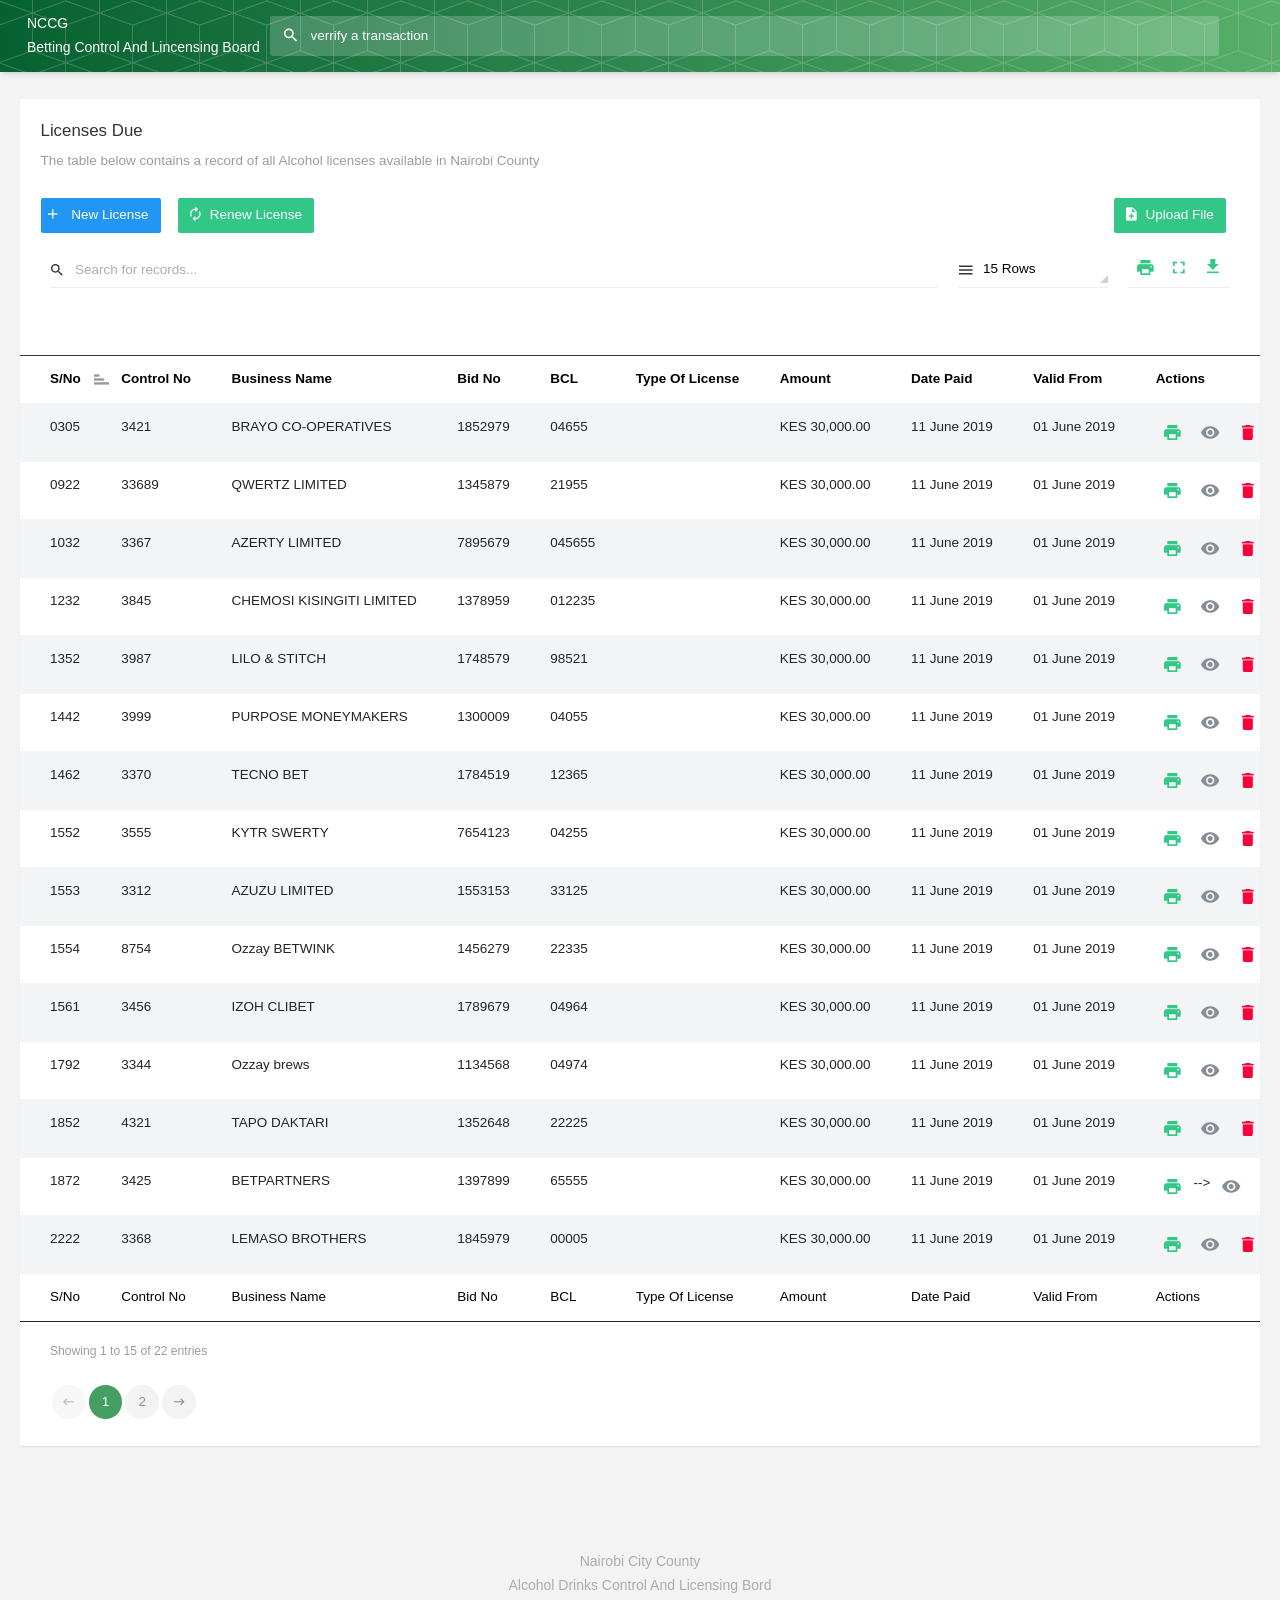
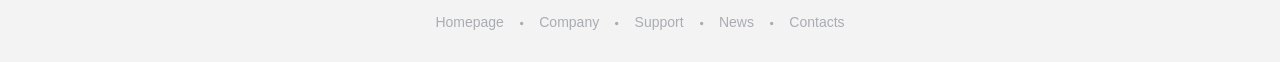
==== commit b5c34b68: "mine" ====
--- a/index.html
+++ b/index.html
@@ -29,12 +29,322 @@
                 <h1><a href="http://localhost/finance/public/finance" class="text-capitalize">NCCG<br>Betting Control and Lincensing Board</a></h1>
             </div>
 
-            <!--    <form class="search" action="#">
-            <div class="search__inner">
-                <input type="text" class="search__text" placeholder="Search using cost centers....">
-                <i class="zmdi zmdi-search search__helper" data-ma-action="search-close"></i>
-            </div>
-        </form> -->
+             <form class="search">
+                    <div class="search__inner">
+                        <input type="text" class="search__text" placeholder="verrify a transaction">
+                        <i class="zmdi zmdi-search search__helper" data-ma-action="search-close"></i>
+                    </div>
+                </form>
+
+                <ul class="top-nav">
+                    <li class="hidden-xl-up"><a href="#" data-ma-action="search-open"><i class="zmdi zmdi-search"></i></a></li>
+<!--
+
+                    <li class="dropdown d-none">
+                        <a href="#" data-toggle="dropdown"><i class="zmdi zmdi-email"></i></a>
+                        <div class="dropdown-menu dropdown-menu-right dropdown-menu--block">
+                            <div class="listview listview--hover">
+                                <div class="listview__header">
+                                    Messages
+
+                                    <div class="actions">
+                                        <a href="messages.html" class="actions__item zmdi zmdi-plus"></a>
+                                    </div>
+                                </div>
+
+                                <a href="#" class="listview__item">
+                                    <img src="demo/img/profile-pics/1.jpg" class="listview__img" alt="">
+
+                                    <div class="listview__content">
+                                        <div class="listview__heading">
+                                            David Belle <small>12:01 PM</small>
+                                        </div>
+                                        <p>Cum sociis natoque penatibus et magnis dis parturient montes</p>
+                                    </div>
+                                </a>
+
+                                <a href="#" class="listview__item">
+                                    <img src="demo/img/profile-pics/2.jpg" class="listview__img" alt="">
+
+                                    <div class="listview__content">
+                                        <div class="listview__heading">
+                                            Jonathan Morris
+                                            <small>02:45 PM</small>
+                                        </div>
+                                        <p>Nunc quis diam diamurabitur at dolor elementum, dictum turpis vel</p>
+                                    </div>
+                                </a>
+
+                                <a href="#" class="listview__item">
+                                    <img src="demo/img/profile-pics/3.jpg" class="listview__img" alt="">
+
+                                    <div class="listview__content">
+                                        <div class="listview__heading">
+                                            Fredric Mitchell Jr.
+                                            <small>08:21 PM</small>
+                                        </div>
+                                        <p>Phasellus a ante et est ornare accumsan at vel magnauis blandit turpis at augue ultricies</p>
+                                    </div>
+                                </a>
+
+                                <a href="#" class="listview__item">
+                                    <img src="demo/img/profile-pics/4.jpg" class="listview__img" alt="">
+
+                                    <div class="listview__content">
+                                        <div class="listview__heading">
+                                            Glenn Jecobs
+                                            <small>08:43 PM</small>
+                                        </div>
+                                        <p>Ut vitae lacus sem ellentesque maximus, nunc sit amet varius dignissim, dui est consectetur neque</p>
+                                    </div>
+                                </a>
+
+                                <a href="#" class="listview__item">
+                                    <img src="demo/img/profile-pics/5.jpg" class="listview__img" alt="">
+
+                                    <div class="listview__content">
+                                        <div class="listview__heading">
+                                            Bill Phillips
+                                            <small>11:32 PM</small>
+                                        </div>
+                                        <p>Proin laoreet commodo eros id faucibus. Donec ligula quam, imperdiet vel ante placerat</p>
+                                    </div>
+                                </a>
+
+                                <a href="#" class="view-more">View all messages</a>
+                            </div>
+                        </div>
+                    </li>
+
+                    <li class="dropdown top-nav__notifications">
+                        <a href="#" data-toggle="dropdown" class="top-nav__notify">
+                            <i class="zmdi zmdi-notifications"></i>
+                        </a>
+                        <div class="dropdown-menu dropdown-menu-right dropdown-menu--block">
+                            <div class="listview listview--hover">
+                                <div class="listview__header">
+                                    Notifications
+
+                                    <div class="actions">
+                                        <a href="#" class="actions__item zmdi zmdi-check-all" data-ma-action="notifications-clear"></a>
+                                    </div>
+                                </div>
+
+                                <div class="listview__scroll scrollbar-inner">
+                                    <a href="#" class="listview__item">
+                                        <img src="demo/img/profile-pics/1.jpg" class="listview__img" alt="">
+
+                                        <div class="listview__content">
+                                            <div class="listview__heading">David Belle</div>
+                                            <p>Cum sociis natoque penatibus et magnis dis parturient montes</p>
+                                        </div>
+                                    </a>
+
+                                    <a href="#" class="listview__item">
+                                        <img src="demo/img/profile-pics/2.jpg" class="listview__img" alt="">
+
+                                        <div class="listview__content">
+                                            <div class="listview__heading">Jonathan Morris</div>
+                                            <p>Nunc quis diam diamurabitur at dolor elementum, dictum turpis vel</p>
+                                        </div>
+                                    </a>
+
+                                    <a href="#" class="listview__item">
+                                        <img src="demo/img/profile-pics/3.jpg" class="listview__img" alt="">
+
+                                        <div class="listview__content">
+                                            <div class="listview__heading">Fredric Mitchell Jr.</div>
+                                            <p>Phasellus a ante et est ornare accumsan at vel magnauis blandit turpis at augue ultricies</p>
+                                        </div>
+                                    </a>
+
+                                    <a href="#" class="listview__item">
+                                        <img src="demo/img/profile-pics/4.jpg" class="listview__img" alt="">
+
+                                        <div class="listview__content">
+                                            <div class="listview__heading">Glenn Jecobs</div>
+                                            <p>Ut vitae lacus sem ellentesque maximus, nunc sit amet varius dignissim, dui est consectetur neque</p>
+                                        </div>
+                                    </a>
+
+                                    <a href="#" class="listview__item">
+                                        <img src="demo/img/profile-pics/5.jpg" class="listview__img" alt="">
+
+                                        <div class="listview__content">
+                                            <div class="listview__heading">Bill Phillips</div>
+                                            <p>Proin laoreet commodo eros id faucibus. Donec ligula quam, imperdiet vel ante placerat</p>
+                                        </div>
+                                    </a>
+
+                                    <a href="#" class="listview__item">
+                                        <img src="demo/img/profile-pics/1.jpg" class="listview__img" alt="">
+
+                                        <div class="listview__content">
+                                            <div class="listview__heading">David Belle</div>
+                                            <p>Cum sociis natoque penatibus et magnis dis parturient montes</p>
+                                        </div>
+                                    </a>
+
+                                    <a href="#" class="listview__item">
+                                        <img src="demo/img/profile-pics/2.jpg" class="listview__img" alt="">
+
+                                        <div class="listview__content">
+                                            <div class="listview__heading">Jonathan Morris</div>
+                                            <p>Nunc quis diam diamurabitur at dolor elementum, dictum turpis vel</p>
+                                        </div>
+                                    </a>
+
+                                    <a href="#" class="listview__item">
+                                        <img src="demo/img/profile-pics/3.jpg" class="listview__img" alt="">
+
+                                        <div class="listview__content">
+                                            <div class="listview__heading">Fredric Mitchell Jr.</div>
+                                            <p>Phasellus a ante et est ornare accumsan at vel magnauis blandit turpis at augue ultricies</p>
+                                        </div>
+                                    </a>
+                                </div>
+
+                                <div class="p-1"></div>
+                            </div>
+                        </div>
+                    </li>
+
+                    <li class="dropdown hidden-xs-down">
+                        <a href="#" data-toggle="dropdown"><i class="zmdi zmdi-check-circle"></i></a>
+
+                        <div class="dropdown-menu dropdown-menu-right dropdown-menu--block" role="menu">
+                            <div class="listview listview--hover">
+                                <div class="listview__header">Tasks</div>
+
+                                <a href="#" class="listview__item">
+                                    <div class="listview__content">
+                                        <div class="listview__heading mb-2">HTML5 Validation Report</div>
+
+                                        <div class="progress">
+                                            <div class="progress-bar" style="width: 75%" aria-valuenow="75" aria-valuemin="0" aria-valuemax="100"></div>
+                                        </div>
+                                    </div>
+                                </a>
+
+                                <a href="#" class="listview__item">
+                                    <div class="listview__content">
+                                        <div class="listview__heading mb-2">Google Chrome Extension</div>
+
+                                        <div class="progress">
+                                            <div class="progress-bar bg-warning" style="width: 43%" aria-valuenow="43" aria-valuemin="0" aria-valuemax="100"></div>
+                                        </div>
+                                    </div>
+                                </a>
+
+                                <a href="#" class="listview__item">
+                                    <div class="listview__content">
+                                        <div class="listview__heading mb-2">Social Intranet Projects</div>
+
+                                        <div class="progress">
+                                            <div class="progress-bar bg-success" style="width: 20%" aria-valuenow="20" aria-valuemin="0" aria-valuemax="100"></div>
+                                        </div>
+                                    </div>
+                                </a>
+
+                                <a href="#" class="listview__item">
+                                    <div class="listview__content">
+                                        <div class="listview__heading mb-2">Bootstrap Admin Template</div>
+
+                                        <div class="progress">
+                                            <div class="progress-bar bg-info" style="width: 60%" aria-valuenow="60" aria-valuemin="0" aria-valuemax="100"></div>
+                                        </div>
+                                    </div>
+                                </a>
+
+                                <a href="#" class="listview__item">
+                                    <div class="listview__content">
+                                        <div class="listview__heading mb-2">Youtube Client App</div>
+
+                                        <div class="progress">
+                                            <div class="progress-bar bg-danger" style="width: 80%" aria-valuenow="80" aria-valuemin="0" aria-valuemax="100"></div>
+                                        </div>
+                                    </div>
+                                </a>
+
+                                <a href="#" class="view-more">View all tasks</a>
+                            </div>
+                        </div>
+                    </li>
+
+                    <li class="dropdown hidden-xs-down">
+                        <a href="#" data-toggle="dropdown"><i class="zmdi zmdi-apps"></i></a>
+
+                        <div class="dropdown-menu dropdown-menu-right dropdown-menu--block" role="menu">
+                            <div class="row app-shortcuts">
+                                <a class="col-4 app-shortcuts__item" href="#">
+                                    <i class="zmdi zmdi-calendar"></i>
+                                    <small class="">Calendar</small>
+                                    <span class="app-shortcuts__helper bg-red"></span>
+                                </a>
+                                <a class="col-4 app-shortcuts__item" href="#">
+                                    <i class="zmdi zmdi-file-text"></i>
+                                    <small class="">Files</small>
+                                    <span class="app-shortcuts__helper bg-blue"></span>
+                                </a>
+                                <a class="col-4 app-shortcuts__item" href="#">
+                                    <i class="zmdi zmdi-email"></i>
+                                    <small class="">Email</small>
+                                    <span class="app-shortcuts__helper bg-teal"></span>
+                                </a>
+                                <a class="col-4 app-shortcuts__item" href="#">
+                                    <i class="zmdi zmdi-trending-up"></i>
+                                    <small class="">Reports</small>
+                                    <span class="app-shortcuts__helper bg-blue-grey"></span>
+                                </a>
+                                <a class="col-4 app-shortcuts__item" href="#">
+                                    <i class="zmdi zmdi-view-headline"></i>
+                                    <small class="">News</small>
+                                    <span class="app-shortcuts__helper bg-orange"></span>
+                                </a>
+                                <a class="col-4 app-shortcuts__item" href="#">
+                                    <i class="zmdi zmdi-image"></i>
+                                    <small class="">Gallery</small>
+                                    <span class="app-shortcuts__helper bg-light-green"></span>
+                                </a>
+                            </div>
+                        </div>
+                    </li>
+
+                    <li class="dropdown hidden-xs-down">
+                        <a href="#" data-toggle="dropdown"><i class="zmdi zmdi-more-vert"></i></a>
+
+                        <div class="dropdown-menu dropdown-menu-right">
+                            <div class="dropdown-item theme-switch">
+                                Theme Switch
+
+                                <div class="btn-group btn-group-toggle btn-group--colors" data-toggle="buttons">
+                                    <label class="btn bg-green active"><input type="radio" value="green" autocomplete="off" checked></label>
+                                    <label class="btn bg-blue"><input type="radio" value="blue" autocomplete="off"></label>
+                                    <label class="btn bg-red"><input type="radio" value="red" autocomplete="off"></label>
+                                    <label class="btn bg-orange"><input type="radio" value="orange" autocomplete="off"></label>
+                                    <label class="btn bg-teal"><input type="radio" value="teal" autocomplete="off"></label>
+
+                                    <div class="clearfix mt-2"></div>
+
+                                    <label class="btn bg-cyan"><input type="radio" value="cyan" autocomplete="off"></label>
+                                    <label class="btn bg-blue-grey"><input type="radio" value="blue-grey" autocomplete="off"></label>
+                                    <label class="btn bg-purple"><input type="radio" value="purple" autocomplete="off"></label>
+                                    <label class="btn bg-indigo"><input type="radio" value="indigo" autocomplete="off"></label>
+                                    <label class="btn bg-brown"><input type="radio" value="brown" autocomplete="off"></label>
+                                </div>
+                            </div>
+                            <a href="#" class="dropdown-item">Fullscreen</a>
+                            <a href="#" class="dropdown-item">Clear Local Storage</a>
+                        </div>
+                    </li>
+-->
+
+                    <li class="hidden-xs-down d-none">
+                        <a href="#" data-ma-action="aside-open" data-ma-target=".chat" class="top-nav__notify">
+                            <i class="zmdi zmdi-comment-alt-text"></i>
+                        </a>
+                    </li>
+                </ul>
 
             <ul class="top-nav">
                 <li class="hidden-xs-down d-none">
@@ -268,10 +578,9 @@
                                         <div class="actions row-actions">
                                             <!--				  printing-->
                                             <span><a class="actions__item zmdi zmdi-print" href="print-license.html" title="print this permit" target="new"></a></span>
-                                            <!--				  download-->
-                                            <span><i class="actions__item zmdi zmdi-download blue" title="download permit copy"></i></span>
+                                            <!--				  download--><!--                        <span><i class="actions__item zmdi zmdi-download blue" title="download permit copy"></i></span>-->
                                             <!--				  view-->
-                                            <span><a class="actions__item zmdi zmdi-eye text-gray" title="View license" href="license-inline.html" target="new"></a></span>
+                                            <a href="betting/betting.html" target="blank"><span><i class="actions__item zmdi zmdi-eye text-gray" title="View license"></i></span></a>
                                             <!--				  delete-->
                                             <span class="delete-record"><i class="actions__item zmdi zmdi-delete text-danger" title="delete this record"></i></span>
                                         </div>
@@ -296,11 +605,10 @@
                         <td>
                             <div class="actions row-actions">
                                 <!--				  printing-->
-                                <span><i class="actions__item zmdi zmdi-print" title="print this permit" ></i></span>
-                                <!--				  download-->
-                                <span><i class="actions__item zmdi zmdi-download blue" title="download permit copy"></i></span>
+                                <span><a href="betting/prnt-bet.html" target="new"><i class="actions__item zmdi zmdi-print" title="print this permit" ></a></i></span>
+                                <!--				  download--><!--                        <span><i class="actions__item zmdi zmdi-download blue" title="download permit copy"></i></span>-->
                                 <!--				  view-->
-                                <span><i class="actions__item zmdi zmdi-eye text-gray" title="View license"></i></span>
+                                <a href="betting/betting.html" target="blank"><span><i class="actions__item zmdi zmdi-eye text-gray" title="View license"></i></span></a>
                                 <!--				  delete-->
                                 <span class="delete-record"><i class="actions__item zmdi zmdi-delete text-danger" title="delete this record"></i></span>
                             </div>
@@ -325,11 +633,10 @@
                     <td>
                         <div class="actions row-actions">
                             <!--				  printing-->
-                            <span><i class="actions__item zmdi zmdi-print" title="print this permit" ></i></span>
-                            <!--				  download-->
-                            <span><i class="actions__item zmdi zmdi-download blue" title="download permit copy"></i></span>
+                            <span><a href="betting/prnt-bet.html" target="new"><i class="actions__item zmdi zmdi-print" title="print this permit" ></a></i></span>
+                            <!--				  download--><!--                        <span><i class="actions__item zmdi zmdi-download blue" title="download permit copy"></i></span>-->
                             <!--				  view-->
-                            <span><i class="actions__item zmdi zmdi-eye text-gray" title="View license"></i></span>
+                            <a href="betting/betting.html" target="blank"><span><i class="actions__item zmdi zmdi-eye text-gray" title="View license"></i></span></a>
                             <!--				  delete-->
                             <span class="delete-record"><i class="actions__item zmdi zmdi-delete text-danger" title="delete this record"></i></span>
                         </div>
@@ -354,11 +661,10 @@
                 <td>
                     <div class="actions row-actions">
                         <!--				  printing-->
-                        <span><i class="actions__item zmdi zmdi-print" title="print this permit" ></i></span>
-                        <!--				  download-->
-                        <span><i class="actions__item zmdi zmdi-download blue" title="download permit copy"></i></span>
-                        <!--				  view-->
-                        <span><i class="actions__item zmdi zmdi-eye text-gray" title="View license"></i></span>
+                        <span><a href="betting/prnt-bet.html" target="new"><i class="actions__item zmdi zmdi-print" title="print this permit" ></a></i></span>
+                        <!--				  download--><!--                        <span><i class="actions__item zmdi zmdi-download blue" title="download permit copy"></i></span>-->
+                        <!--				  view-->
+                        <a href="betting/betting.html" target="blank"><span><i class="actions__item zmdi zmdi-eye text-gray" title="View license"></i></span></a>
                         <!--				  delete-->
                         <span class="delete-record"><i class="actions__item zmdi zmdi-delete text-danger" title="delete this record"></i></span>
                     </div>
@@ -382,11 +688,10 @@
                 <td>
                     <div class="actions row-actions">
                         <!--				  printing-->
-                        <span><i class="actions__item zmdi zmdi-print" title="print this permit" ></i></span>
-                        <!--				  download-->
-                        <span><i class="actions__item zmdi zmdi-download blue" title="download permit copy"></i></span>
-                        <!--				  view-->
-                        <span><i class="actions__item zmdi zmdi-eye text-gray" title="View license"></i></span>
+                        <span><a href="betting/prnt-bet.html" target="new"><i class="actions__item zmdi zmdi-print" title="print this permit" ></a></i></span>
+                        <!--				  download--><!--                        <span><i class="actions__item zmdi zmdi-download blue" title="download permit copy"></i></span>-->
+                        <!--				  view-->
+                        <a href="betting/betting.html" target="blank"><span><i class="actions__item zmdi zmdi-eye text-gray" title="View license"></i></span></a>
                         <!--				  delete-->
                         <span class="delete-record"><i class="actions__item zmdi zmdi-delete text-danger" title="delete this record"></i></span>
                     </div>
@@ -410,11 +715,10 @@
                 <td>
                     <div class="actions row-actions">
                         <!--				  printing-->
-                        <span><i class="actions__item zmdi zmdi-print" title="print this permit" ></i></span>
-                        <!--				  download-->
-                        <span><i class="actions__item zmdi zmdi-download blue" title="download permit copy"></i></span>
-                        <!--				  view-->
-                        <span><i class="actions__item zmdi zmdi-eye text-gray" title="View license"></i></span>
+                        <span><a href="betting/prnt-bet.html" target="new"><i class="actions__item zmdi zmdi-print" title="print this permit" ></a></i></span>
+                        <!--				  download--><!--                        <span><i class="actions__item zmdi zmdi-download blue" title="download permit copy"></i></span>-->
+                        <!--				  view-->
+                        <a href="betting/betting.html" target="blank"><span><i class="actions__item zmdi zmdi-eye text-gray" title="View license"></i></span></a>
                         <!--				  delete-->
                         <span class="delete-record"><i class="actions__item zmdi zmdi-delete text-danger" title="delete this record"></i></span>
                     </div>
@@ -438,11 +742,10 @@
                 <td>
                     <div class="actions row-actions">
                         <!--				  printing-->
-                        <span><i class="actions__item zmdi zmdi-print" title="print this permit" ></i></span>
-                        <!--				  download-->
-                        <span><i class="actions__item zmdi zmdi-download blue" title="download permit copy"></i></span>
-                        <!--				  view-->
-                        <span><i class="actions__item zmdi zmdi-eye text-gray" title="View license"></i></span>
+                        <span><a href="betting/prnt-bet.html" target="new"><i class="actions__item zmdi zmdi-print" title="print this permit" ></a></i></span>
+                        <!--				  download--><!--                        <span><i class="actions__item zmdi zmdi-download blue" title="download permit copy"></i></span>-->
+                        <!--				  view-->
+                        <a href="betting/betting.html" target="blank"><span><i class="actions__item zmdi zmdi-eye text-gray" title="View license"></i></span></a>
                         <!--				  delete-->
                         <span class="delete-record"><i class="actions__item zmdi zmdi-delete text-danger" title="delete this record"></i></span>
                     </div>
@@ -466,11 +769,10 @@
                 <td>
                     <div class="actions row-actions">
                         <!--				  printing-->
-                        <span><i class="actions__item zmdi zmdi-print" title="print this permit" ></i></span>
-                        <!--				  download-->
-                        <span><i class="actions__item zmdi zmdi-download blue" title="download permit copy"></i></span>
-                        <!--				  view-->
-                        <span><i class="actions__item zmdi zmdi-eye text-gray" title="View license"></i></span>
+                        <span><a href="betting/prnt-bet.html" target="new"><i class="actions__item zmdi zmdi-print" title="print this permit" ></a></i></span>
+                        <!--				  download--><!--                        <span><i class="actions__item zmdi zmdi-download blue" title="download permit copy"></i></span>-->
+                        <!--				  view-->
+                        <a href="betting/betting.html" target="blank"><span><i class="actions__item zmdi zmdi-eye text-gray" title="View license"></i></span></a>
                         <!--				  delete-->
                         <span class="delete-record"><i class="actions__item zmdi zmdi-delete text-danger" title="delete this record"></i></span>
                     </div>
@@ -494,11 +796,10 @@
                 <td>
                     <div class="actions row-actions">
                         <!--				  printing-->
-                        <span><i class="actions__item zmdi zmdi-print" title="print this permit" ></i></span>
-                        <!--				  download-->
-                        <span><i class="actions__item zmdi zmdi-download blue" title="download permit copy"></i></span>
-                        <!--				  view-->
-                        <span><i class="actions__item zmdi zmdi-eye text-gray" title="View license"></i></span>
+                        <span><a href="betting/prnt-bet.html" target="new"><i class="actions__item zmdi zmdi-print" title="print this permit" ></a></i></span>
+                        <!--				  download--><!--                        <span><i class="actions__item zmdi zmdi-download blue" title="download permit copy"></i></span>-->
+                        <!--				  view-->
+                        <a href="betting/betting.html" target="blank"><span><i class="actions__item zmdi zmdi-eye text-gray" title="View license"></i></span></a>
                         <!--				  delete-->
                         <span class="delete-record"><i class="actions__item zmdi zmdi-delete text-danger" title="delete this record"></i></span>
                     </div>
@@ -522,11 +823,10 @@
                 <td>
                     <div class="actions row-actions">
                         <!--				  printing-->
-                        <span><i class="actions__item zmdi zmdi-print" title="print this permit" ></i></span>
-                        <!--				  download-->
-                        <span><i class="actions__item zmdi zmdi-download blue" title="download permit copy"></i></span>
-                        <!--				  view-->
-                        <span><i class="actions__item zmdi zmdi-eye text-gray" title="View license"></i></span>
+                        <span><a href="betting/prnt-bet.html" target="new"><i class="actions__item zmdi zmdi-print" title="print this permit" ></a></i></span>
+                        <!--				  download--><!--                        <span><i class="actions__item zmdi zmdi-download blue" title="download permit copy"></i></span>-->
+                        <!--				  view-->
+                        <a href="betting/betting.html" target="blank"><span><i class="actions__item zmdi zmdi-eye text-gray" title="View license"></i></span></a>
                         <!--				  delete-->
                         <span class="delete-record"><i class="actions__item zmdi zmdi-delete text-danger" title="delete this record"></i></span>
                     </div>
@@ -550,11 +850,10 @@
                 <td>
                     <div class="actions row-actions">
                         <!--				  printing-->
-                        <span><i class="actions__item zmdi zmdi-print" title="print this permit" ></i></span>
-                        <!--				  download-->
-                        <span><i class="actions__item zmdi zmdi-download blue" title="download permit copy"></i></span>
-                        <!--				  view-->
-                        <span><i class="actions__item zmdi zmdi-eye text-gray" title="View license"></i></span>
+                        <span><a href="betting/prnt-bet.html" target="new"><i class="actions__item zmdi zmdi-print" title="print this permit" ></a></i></span>
+                        <!--				  download--><!--                        <span><i class="actions__item zmdi zmdi-download blue" title="download permit copy"></i></span>-->
+                        <!--				  view-->
+                        <a href="betting/betting.html" target="blank"><span><i class="actions__item zmdi zmdi-eye text-gray" title="View license"></i></span></a>
                         <!--				  delete-->
                         <span class="delete-record"><i class="actions__item zmdi zmdi-delete text-danger" title="delete this record"></i></span>
                     </div>
@@ -578,11 +877,10 @@
                 <td>
                     <div class="actions row-actions">
                         <!--				  printing-->
-                        <span><i class="actions__item zmdi zmdi-print" title="print this permit" ></i></span>
-                        <!--				  download-->
-                        <span><i class="actions__item zmdi zmdi-download blue" title="download permit copy"></i></span>
-                        <!--				  view-->
-                        <span><i class="actions__item zmdi zmdi-eye text-gray" title="View license"></i></span>
+                        <span><a href="betting/prnt-bet.html" target="new"><i class="actions__item zmdi zmdi-print" title="print this permit" ></a></i></span>
+                        <!--				  download--><!--                        <span><i class="actions__item zmdi zmdi-download blue" title="download permit copy"></i></span>-->
+                        <!--				  view-->
+                        <a href="betting/betting.html" target="blank"><span><i class="actions__item zmdi zmdi-eye text-gray" title="View license"></i></span></a>
                         <!--				  delete-->
                         <span class="delete-record"><i class="actions__item zmdi zmdi-delete text-danger" title="delete this record"></i></span>
                     </div>
@@ -606,11 +904,10 @@
                 <td>
                     <div class="actions row-actions">
                         <!--				  printing-->
-                        <span><i class="actions__item zmdi zmdi-print" title="print this permit" ></i></span>
-                        <!--				  download-->
-                        <span><i class="actions__item zmdi zmdi-download blue" title="download permit copy"></i></span>
-                        <!--				  view-->
-                        <span><i class="actions__item zmdi zmdi-eye text-gray" title="View license"></i></span>
+                        <span><a href="betting/prnt-bet.html" target="new"><i class="actions__item zmdi zmdi-print" title="print this permit" ></a></i></span>
+                        <!--				  download--><!--                        <span><i class="actions__item zmdi zmdi-download blue" title="download permit copy"></i></span>-->
+                        <!--				  view-->
+                        <a href="betting/betting.html" target="blank"><span><i class="actions__item zmdi zmdi-eye text-gray" title="View license"></i></span></a>
                         <!--				  delete-->
                         <span class="delete-record"><i class="actions__item zmdi zmdi-delete text-danger" title="delete this record"></i></span>
                     </div>
@@ -634,11 +931,10 @@
                 <td>
                     <div class="actions row-actions">
                         <!--				  printing-->
-                        <span><i class="actions__item zmdi zmdi-print" title="print this permit" ></i></span>
-                        <!--				  download-->
-                        <span><i class="actions__item zmdi zmdi-download blue" title="download permit copy"></i></span>
-                        <!--				  view-->
-                        <span><i class="actions__item zmdi zmdi-eye text-gray" title="View license"></i></span>
+                        <span><a href="betting/prnt-bet.html" target="new"><i class="actions__item zmdi zmdi-print" title="print this permit" ></a></i></span>
+                        <!--				  download--><!--                        <span><i class="actions__item zmdi zmdi-download blue" title="download permit copy"></i></span>-->
+                        <!--				  view-->
+                        <a href="betting/betting.html" target="blank"><span><i class="actions__item zmdi zmdi-eye text-gray" title="View license"></i></span></a>
                         <!--				  delete-->
                         <span class="delete-record"><i class="actions__item zmdi zmdi-delete text-danger" title="delete this record"></i></span>
                     </div>
@@ -662,11 +958,10 @@
                 <td>
                     <div class="actions row-actions">
                         <!--				  printing-->
-                        <span><i class="actions__item zmdi zmdi-print" title="print this permit" ></i></span>
-                        <!--				  download-->
-                        <span><i class="actions__item zmdi zmdi-download blue" title="download permit copy"></i></span>
-                        <!--				  view-->
-                        <span><i class="actions__item zmdi zmdi-eye text-gray" title="View license"></i></span>
+                        <span><a href="betting/prnt-bet.html" target="new"><i class="actions__item zmdi zmdi-print" title="print this permit" ></a></i></span>
+                        <!--				  download--><!--                        <span><i class="actions__item zmdi zmdi-download blue" title="download permit copy"></i></span>-->
+                        <!--				  view-->
+                        <a href="betting/betting.html" target="blank"><span><i class="actions__item zmdi zmdi-eye text-gray" title="View license"></i></span></a>
                         <!--				  delete-->
                         <span class="delete-record"><i class="actions__item zmdi zmdi-delete text-danger" title="delete this record"></i></span>
                     </div>
@@ -690,11 +985,10 @@
                 <td>
                     <div class="actions row-actions">
                         <!--				  printing-->
-                        <span><i class="actions__item zmdi zmdi-print" title="print this permit" ></i></span>
-                        <!--				  download-->
-                        <span><i class="actions__item zmdi zmdi-download blue" title="download permit copy"></i></span>
-                        <!--				  view-->
-                        <span><i class="actions__item zmdi zmdi-eye text-gray" title="View license"></i></span>
+                        <span><a href="betting/prnt-bet.html" target="new"><i class="actions__item zmdi zmdi-print" title="print this permit" ></a></i></span>
+                        <!--				  download--><!--                        <span><i class="actions__item zmdi zmdi-download blue" title="download permit copy"></i></span>-->
+                        <!--				  view-->
+                        <a href="betting/betting.html" target="blank"><span><i class="actions__item zmdi zmdi-eye text-gray" title="View license"></i></span></a>
                         <!--				  delete-->
                         <span class="delete-record"><i class="actions__item zmdi zmdi-delete text-danger" title="delete this record"></i></span>
                     </div>
@@ -718,11 +1012,10 @@
                 <td>
                     <div class="actions row-actions">
                         <!--				  printing-->
-                        <span><i class="actions__item zmdi zmdi-print" title="print this permit" ></i></span>
-                        <!--				  download-->
-                        <span><i class="actions__item zmdi zmdi-download blue" title="download permit copy"></i></span>
-                        <!--				  view-->
-                        <span><i class="actions__item zmdi zmdi-eye text-gray" title="View license"></i></span>
+                        <span><a href="betting/prnt-bet.html" target="new"><i class="actions__item zmdi zmdi-print" title="print this permit" ></a></i></span>
+                        <!--				  download--><!--                        <span><i class="actions__item zmdi zmdi-download blue" title="download permit copy"></i></span>-->
+                        <!--				  view-->
+                        <a href="betting/betting.html" target="blank"><span><i class="actions__item zmdi zmdi-eye text-gray" title="View license"></i></span></a>
                         <!--				  delete-->
                         <span class="delete-record"><i class="actions__item zmdi zmdi-delete text-danger" title="delete this record"></i></span>
                     </div>
@@ -746,11 +1039,10 @@
                 <td>
                     <div class="actions row-actions">
                         <!--				  printing-->
-                        <span><i class="actions__item zmdi zmdi-print" title="print this permit" ></i></span>
-                        <!--				  download-->
-                        <span><i class="actions__item zmdi zmdi-download blue" title="download permit copy"></i></span>
-                        <!--				  view-->
-                        <span><i class="actions__item zmdi zmdi-eye text-gray" title="View license"></i></span>
+                        <span><a href="betting/prnt-bet.html" target="new"><i class="actions__item zmdi zmdi-print" title="print this permit" ></a></i></span>
+                        <!--				  download--><!--                        <span><i class="actions__item zmdi zmdi-download blue" title="download permit copy"></i></span>-->
+                        <!--				  view-->
+                        <a href="betting/betting.html" target="blank"><span><i class="actions__item zmdi zmdi-eye text-gray" title="View license"></i></span></a>
                         <!--				  delete-->
                         <span class="delete-record"><i class="actions__item zmdi zmdi-delete text-danger" title="delete this record"></i></span>
                     </div>
@@ -774,11 +1066,10 @@
                 <td>
                     <div class="actions row-actions">
                         <!--				  printing-->
-                        <span><i class="actions__item zmdi zmdi-print" title="print this permit" ></i></span>
-                        <!--				  download-->
-                        <span><i class="actions__item zmdi zmdi-download blue" title="download permit copy"></i></span>
-                        <!--				  view-->
-                        <span><i class="actions__item zmdi zmdi-eye text-gray" title="View license"></i></span>
+                        <span><a href="betting/prnt-bet.html" target="new"><i class="actions__item zmdi zmdi-print" title="print this permit" ></a></i></span>
+                        <!--				  download--><!--                        <span><i class="actions__item zmdi zmdi-download blue" title="download permit copy"></i></span>-->
+                        <!--				  view-->
+                        <a href="betting/betting.html" target="blank"><span><i class="actions__item zmdi zmdi-eye text-gray" title="View license"></i></span></a>
                         <!--				  delete-->
                         <span class="delete-record"><i class="actions__item zmdi zmdi-delete text-danger" title="delete this record"></i></span>
                     </div>
@@ -802,11 +1093,10 @@
                 <td>
                     <div class="actions row-actions">
                         <!--				  printing-->
-                        <span><i class="actions__item zmdi zmdi-print" title="print this permit" ></i></span>
-                        <!--				  download-->
-                        <span><i class="actions__item zmdi zmdi-download blue" title="download permit copy"></i></span>
-                        <!--				  view-->
-                        <span><i class="actions__item zmdi zmdi-eye text-gray" title="View license"></i></span>
+                        <span><a href="betting/prnt-bet.html" target="new"><i class="actions__item zmdi zmdi-print" title="print this permit" ></a></i></span>
+                        <!--				  download--><!--                        <span><i class="actions__item zmdi zmdi-download blue" title="download permit copy"></i></span>-->
+                        <!--				  view-->
+                        <a href="betting/betting.html" target="blank"><span><i class="actions__item zmdi zmdi-eye text-gray" title="View license"></i></span></a>
                         <!--				  delete-->
                         <span class="delete-record"><i class="actions__item zmdi zmdi-delete text-danger" title="delete this record"></i></span>
                     </div>
@@ -830,11 +1120,10 @@
                 <td>
                     <div class="actions row-actions">
                         <!--				  printing-->
-                        <span><i class="actions__item zmdi zmdi-print" title="print this permit" ></i></span>
-                        <!--				  download-->
-                        <span><i class="actions__item zmdi zmdi-download blue" title="download permit copy"></i></span>
-                        <!--				  view-->
-                        <span><i class="actions__item zmdi zmdi-eye text-gray" title="View license"></i></span>
+                        <span><a href="betting/prnt-bet.html" target="new"><i class="actions__item zmdi zmdi-print" title="print this permit" ></a></i></span>
+                        <!--				  download--><!--                        <span><i class="actions__item zmdi zmdi-download blue" title="download permit copy"></i></span>-->
+                        <!--				  view-->
+                        <a href="betting/betting.html" target="blank"><span><i class="actions__item zmdi zmdi-eye text-gray" title="View license"></i></span></a>
                         <!--				  delete-->
                         <span class="delete-record"><i class="actions__item zmdi zmdi-delete text-danger" title="delete this record"></i></span>
                     </div>
@@ -858,11 +1147,11 @@
                 <td>
                     <div class="actions row-actions">
                         <!--				  printing-->
-                        <span><i class="actions__item zmdi zmdi-print" title="print this permit" ></i></span>
+                        <span><a href="betting/prnt-bet.html" target="new"><i class="actions__item zmdi zmdi-print" title="print this permit" ></a></i></span>
                         <!--				  download-->
-                        <span><i class="actions__item zmdi zmdi-download blue" title="download permit copy"></i></span>
-                        <!--				  view-->
-                        <span><a class="actions__item zmdi zmdi-eye text-gray" title="View license" href="license-inline.html" target="new"></a></span>
+<!--<!--                        <span><i class="actions__item zmdi zmdi-download blue" title="download permit copy"></i></span>-->-->
+                        <!--				  view-->
+                        <a href="betting/betting.html" target="blank"><span><i class="actions__item zmdi zmdi-eye text-gray" title="View license"></i></span></a>
                         <!--				  delete-->
                         <span class="delete-record"><i class="actions__item zmdi zmdi-delete text-danger" title="delete this record"></i></span>
                     </div>
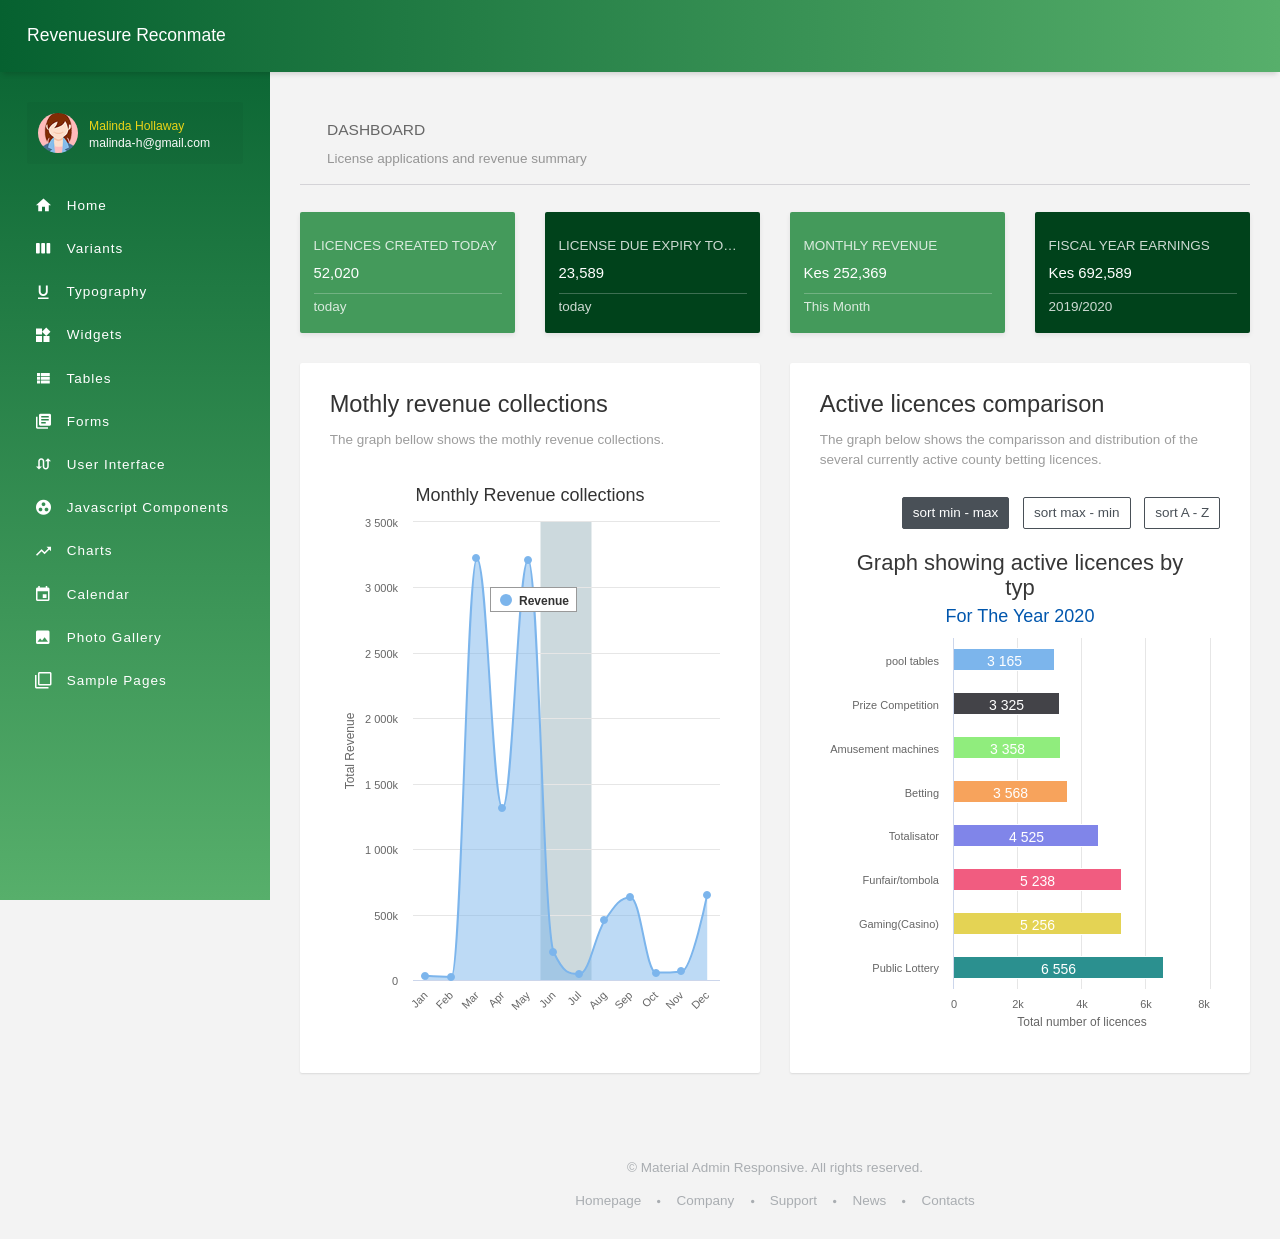
==== commit 6467c5a8: "index page" ====
--- a/index.html
+++ b/index.html
@@ -1,1307 +1,620 @@
-<!doctype html>
-<html>
-
+<!DOCTYPE html>
+<html lang="en">
+    
+<!-- Mirrored from byrushan.com/projects/material-admin/app/2.6/index.html by HTTrack Website Copier/3.x [XR&CO'2014], Fri, 26 Jul 2019 11:34:03 GMT -->
 <head>
-    <meta charset="utf-8">
-    <title>LID Licenses</title>
-    <!-- Vendor styles -->
-    <link rel="stylesheet" href="css/dropify2.css">
-    <link rel="stylesheet" href="vendors/dropzone/dropzone.css">
-    <link rel="stylesheet" href="css/bootstrap.min.css">
-    <link rel="stylesheet" href="vendors/material-design-iconic-font/css/material-design-iconic-font.min.css">
-    <link rel="stylesheet" href="vendors/animate.css/animate.min.css">
-    <link rel="stylesheet" href="vendors/jquery-scrollbar/jquery.scrollbar.css">
-    <link rel="stylesheet" href="vendors/fullcalendar/fullcalendar.min.css">
-    <link rel="stylesheet" href="vendors/flatpickr/flatpickr.min.css">
-    <!-- Vendor styles -->
-
-    <link rel="stylesheet" href="css/app.min.css">
-    <link rel="stylesheet" href="css/style.css">
-</head>
-
-<body>
-    <div class="main">
-        <header class="header">
-            <div class="navigation-trigger hidden-xl-up" data-ma-action="aside-open" data-ma-target=".sidebar">
-                <div class="navigation-trigger__inner"> <i class="navigation-trigger__line"></i> <i class="navigation-trigger__line"></i> <i class="navigation-trigger__line"></i> </div>
+        <meta charset="utf-8">
+        <meta name="viewport" content="width=device-width, initial-scale=1, shrink-to-fit=no">
+
+        <!-- Vendor styles -->
+        <link rel="stylesheet" href="vendors/material-design-iconic-font/css/material-design-iconic-font.min.css">
+        <link rel="stylesheet" href="vendors/animate.css/animate.min.css">
+        <link rel="stylesheet" href="vendors/jquery-scrollbar/jquery.scrollbar.css">
+        <link rel="stylesheet" href="vendors/fullcalendar/fullcalendar.min.css">
+
+        <!-- App styles -->
+        <link rel="stylesheet" href="css/app.min.css">
+    </head>
+
+    <body data-ma-theme="green">
+        <main class="main">
+            <div class="page-loader">
+                <div class="page-loader__spinner">
+                    <svg viewBox="25 25 50 50">
+                        <circle cx="50" cy="50" r="20" fill="none" stroke-width="2" stroke-miterlimit="10" />
+                    </svg>
+                </div>
             </div>
-            <div class="header__logo hidden-sm-down">
-                <h1><a href="http://localhost/finance/public/finance" class="text-capitalize">NCCG<br>Betting Control and Lincensing Board</a></h1>
-            </div>
-
-             <form class="search">
-                    <div class="search__inner">
-                        <input type="text" class="search__text" placeholder="verrify a transaction">
-                        <i class="zmdi zmdi-search search__helper" data-ma-action="search-close"></i>
-                    </div>
-                </form>
-
-                <ul class="top-nav">
-                    <li class="hidden-xl-up"><a href="#" data-ma-action="search-open"><i class="zmdi zmdi-search"></i></a></li>
-<!--
-
-                    <li class="dropdown d-none">
-                        <a href="#" data-toggle="dropdown"><i class="zmdi zmdi-email"></i></a>
-                        <div class="dropdown-menu dropdown-menu-right dropdown-menu--block">
-                            <div class="listview listview--hover">
-                                <div class="listview__header">
-                                    Messages
-
-                                    <div class="actions">
-                                        <a href="messages.html" class="actions__item zmdi zmdi-plus"></a>
-                                    </div>
-                                </div>
-
-                                <a href="#" class="listview__item">
-                                    <img src="demo/img/profile-pics/1.jpg" class="listview__img" alt="">
-
-                                    <div class="listview__content">
-                                        <div class="listview__heading">
-                                            David Belle <small>12:01 PM</small>
-                                        </div>
-                                        <p>Cum sociis natoque penatibus et magnis dis parturient montes</p>
-                                    </div>
-                                </a>
-
-                                <a href="#" class="listview__item">
-                                    <img src="demo/img/profile-pics/2.jpg" class="listview__img" alt="">
-
-                                    <div class="listview__content">
-                                        <div class="listview__heading">
-                                            Jonathan Morris
-                                            <small>02:45 PM</small>
-                                        </div>
-                                        <p>Nunc quis diam diamurabitur at dolor elementum, dictum turpis vel</p>
-                                    </div>
-                                </a>
-
-                                <a href="#" class="listview__item">
-                                    <img src="demo/img/profile-pics/3.jpg" class="listview__img" alt="">
-
-                                    <div class="listview__content">
-                                        <div class="listview__heading">
-                                            Fredric Mitchell Jr.
-                                            <small>08:21 PM</small>
-                                        </div>
-                                        <p>Phasellus a ante et est ornare accumsan at vel magnauis blandit turpis at augue ultricies</p>
-                                    </div>
-                                </a>
-
-                                <a href="#" class="listview__item">
-                                    <img src="demo/img/profile-pics/4.jpg" class="listview__img" alt="">
-
-                                    <div class="listview__content">
-                                        <div class="listview__heading">
-                                            Glenn Jecobs
-                                            <small>08:43 PM</small>
-                                        </div>
-                                        <p>Ut vitae lacus sem ellentesque maximus, nunc sit amet varius dignissim, dui est consectetur neque</p>
-                                    </div>
-                                </a>
-
-                                <a href="#" class="listview__item">
-                                    <img src="demo/img/profile-pics/5.jpg" class="listview__img" alt="">
-
-                                    <div class="listview__content">
-                                        <div class="listview__heading">
-                                            Bill Phillips
-                                            <small>11:32 PM</small>
-                                        </div>
-                                        <p>Proin laoreet commodo eros id faucibus. Donec ligula quam, imperdiet vel ante placerat</p>
-                                    </div>
-                                </a>
-
-                                <a href="#" class="view-more">View all messages</a>
+
+            <header class="header">
+                <div class="navigation-trigger hidden-xl-up" data-ma-action="aside-open" data-ma-target=".sidebar">
+                    <div class="navigation-trigger__inner">
+                        <i class="navigation-trigger__line"></i>
+                        <i class="navigation-trigger__line"></i>
+                        <i class="navigation-trigger__line"></i>
+                    </div>
+                </div>
+
+                <div class="header__logo hidden-sm-down">
+                    <h1><a href="index.html">Revenuesure Reconmate</a></h1>
+                </div>
+
+                
+            </header>
+
+            <aside class="sidebar">
+                <div class="scrollbar-inner">
+                    <div class="user">
+                        <div class="user__info" data-toggle="dropdown">
+                            <img class="user__img" src="demo/img/profile-pics/8.jpg" alt="">
+                            <div>
+                                <div class="user__name">Malinda Hollaway</div>
+                                <div class="user__email">malinda-h@gmail.com</div>
                             </div>
                         </div>
-                    </li>
-
-                    <li class="dropdown top-nav__notifications">
-                        <a href="#" data-toggle="dropdown" class="top-nav__notify">
-                            <i class="zmdi zmdi-notifications"></i>
-                        </a>
-                        <div class="dropdown-menu dropdown-menu-right dropdown-menu--block">
-                            <div class="listview listview--hover">
-                                <div class="listview__header">
-                                    Notifications
-
-                                    <div class="actions">
-                                        <a href="#" class="actions__item zmdi zmdi-check-all" data-ma-action="notifications-clear"></a>
-                                    </div>
-                                </div>
-
-                                <div class="listview__scroll scrollbar-inner">
-                                    <a href="#" class="listview__item">
-                                        <img src="demo/img/profile-pics/1.jpg" class="listview__img" alt="">
-
-                                        <div class="listview__content">
-                                            <div class="listview__heading">David Belle</div>
-                                            <p>Cum sociis natoque penatibus et magnis dis parturient montes</p>
-                                        </div>
-                                    </a>
-
-                                    <a href="#" class="listview__item">
-                                        <img src="demo/img/profile-pics/2.jpg" class="listview__img" alt="">
-
-                                        <div class="listview__content">
-                                            <div class="listview__heading">Jonathan Morris</div>
-                                            <p>Nunc quis diam diamurabitur at dolor elementum, dictum turpis vel</p>
-                                        </div>
-                                    </a>
-
-                                    <a href="#" class="listview__item">
-                                        <img src="demo/img/profile-pics/3.jpg" class="listview__img" alt="">
-
-                                        <div class="listview__content">
-                                            <div class="listview__heading">Fredric Mitchell Jr.</div>
-                                            <p>Phasellus a ante et est ornare accumsan at vel magnauis blandit turpis at augue ultricies</p>
-                                        </div>
-                                    </a>
-
-                                    <a href="#" class="listview__item">
-                                        <img src="demo/img/profile-pics/4.jpg" class="listview__img" alt="">
-
-                                        <div class="listview__content">
-                                            <div class="listview__heading">Glenn Jecobs</div>
-                                            <p>Ut vitae lacus sem ellentesque maximus, nunc sit amet varius dignissim, dui est consectetur neque</p>
-                                        </div>
-                                    </a>
-
-                                    <a href="#" class="listview__item">
-                                        <img src="demo/img/profile-pics/5.jpg" class="listview__img" alt="">
-
-                                        <div class="listview__content">
-                                            <div class="listview__heading">Bill Phillips</div>
-                                            <p>Proin laoreet commodo eros id faucibus. Donec ligula quam, imperdiet vel ante placerat</p>
-                                        </div>
-                                    </a>
-
-                                    <a href="#" class="listview__item">
-                                        <img src="demo/img/profile-pics/1.jpg" class="listview__img" alt="">
-
-                                        <div class="listview__content">
-                                            <div class="listview__heading">David Belle</div>
-                                            <p>Cum sociis natoque penatibus et magnis dis parturient montes</p>
-                                        </div>
-                                    </a>
-
-                                    <a href="#" class="listview__item">
-                                        <img src="demo/img/profile-pics/2.jpg" class="listview__img" alt="">
-
-                                        <div class="listview__content">
-                                            <div class="listview__heading">Jonathan Morris</div>
-                                            <p>Nunc quis diam diamurabitur at dolor elementum, dictum turpis vel</p>
-                                        </div>
-                                    </a>
-
-                                    <a href="#" class="listview__item">
-                                        <img src="demo/img/profile-pics/3.jpg" class="listview__img" alt="">
-
-                                        <div class="listview__content">
-                                            <div class="listview__heading">Fredric Mitchell Jr.</div>
-                                            <p>Phasellus a ante et est ornare accumsan at vel magnauis blandit turpis at augue ultricies</p>
-                                        </div>
-                                    </a>
-                                </div>
-
-                                <div class="p-1"></div>
+
+                        <div class="dropdown-menu">
+                            <a class="dropdown-item" href="#">View Profile</a>
+                            <a class="dropdown-item" href="#">Settings</a>
+                            <a class="dropdown-item" href="#">Logout</a>
+                        </div>
+                    </div>
+
+                    <ul class="navigation">
+                        <li class="navigation__active"><a href="index.html"><i class="zmdi zmdi-home"></i> Home</a></li>
+
+                        <li class="navigation__sub">
+                            <a href="#"><i class="zmdi zmdi-view-week"></i> Variants</a>
+
+                            <ul>
+                                <li><a href="hidden-sidebar.html">Hidden Sidebar</a></li>
+                                <li><a href="boxed-layout.html">Boxed Layout</a></li>
+                                <li><a href="hidden-sidebar-boxed-layout.html">Boxed Layout with Hidden Sidebar</a></li>
+                                <li><a href="top-navigation.html">Top Navigation</a></li>
+                            </ul>
+                        </li>
+
+                        <li><a href="typography.html"><i class="zmdi zmdi-format-underlined"></i> Typography</a></li>
+
+                        <li><a href="widgets.html"><i class="zmdi zmdi-widgets"></i> Widgets</a></li>
+
+                        <li class="navigation__sub">
+                            <a href="#"><i class="zmdi zmdi-view-list"></i> Tables</a>
+
+                            <ul>
+                                <li><a href="html-table.html">HTML Table</a></li>
+                                <li><a href="data-table.html">Data Table</a></li>
+                            </ul>
+                        </li>
+
+                        <li class="navigation__sub">
+                            <a href="#"><i class="zmdi zmdi-collection-text"></i> Forms</a>
+
+                            <ul>
+                                <li><a href="form-elements.html">Basic Form Elements</a></li>
+                                <li><a href="form-components.html">Form Components</a></li>
+                                <li><a href="form-layouts.html">Form Layouts</a></li>
+                                <li><a href="form-validation.html">Form Validation</a></li>
+                            </ul>
+                        </li>
+
+                        <li class="navigation__sub">
+                            <a href="#"><i class="zmdi zmdi-swap-alt"></i> User Interface</a>
+
+                            <ul>
+                                <li><a href="colors.html">Colors</a></li>
+                                <li><a href="css-animations.html">CSS Animations</a></li>
+                                <li><a href="buttons.html">Buttons</a></li>
+                                <li><a href="icons.html">Icons</a></li>
+                                <li><a href="listview.html">Listview</a></li>
+                                <li><a href="toolbars.html">Toolbars</a></li>
+                                <li><a href="cards.html">Cards</a></li>
+                                <li><a href="alerts.html">Alerts</a></li>
+                                <li><a href="badges.html">Badges</a></li>
+                                <li><a href="breadcrumbs.html">Bredcrumbs</a></li>
+                                <li><a href="jumbotron.html">Jumbotron</a></li>
+                                <li><a href="navs.html">Navs</a></li>
+                                <li><a href="pagination.html">Pagination</a></li>
+                                <li><a href="progress.html">Progress</a></li>
+                            </ul>
+                        </li>
+
+                        <li class="navigation__sub">
+                            <a href="#"><i class="zmdi zmdi-group-work"></i> Javascript Components</a>
+
+                            <ul class="navigation__sub">
+                                <li><a href="carousel.html">Carousel</a></li>
+                                <li><a href="collapse.html">Collapse</a></li>
+                                <li><a href="dropdowns.html">Dropdowns</a></li>
+                                <li><a href="modals.html">Modals</a></li>
+                                <li><a href="popover.html">Popover</a></li>
+                                <li><a href="tabs.html">Tabs</a></li>
+                                <li><a href="tooltips.html">Tooltips</a></li>
+                                <li><a href="notifications-alerts.html">Notifications & Alerts</a></li>
+                                <li><a href="tree-view.html">Tree View</a></li>
+                            </ul>
+                        </li>
+
+                        <li class="navigation__sub">
+                            <a href="#"><i class="zmdi zmdi-trending-up"></i> Charts</a>
+
+                            <ul>
+                                <li><a href="flot-charts.html">Flot</a></li>
+                                <li><a href="other-charts.html">Other Charts</a></li>
+                            </ul>
+                        </li>
+
+                        <li><a href="calendar.html"><i class="zmdi zmdi-calendar"></i> Calendar</a></li>
+
+                        <li><a href="photo-gallery.html"><i class="zmdi zmdi-image"></i> Photo Gallery</a></li>
+
+                        <li class="navigation__sub">
+                            <a href="#"><i class="zmdi zmdi-collection-item"></i> Sample Pages</a>
+
+                            <ul>
+                                <li><a href="profile-about.html">Profile</a></li>
+                                <li><a href="messages.html">Messages</a></li>
+                                <li><a href="contacts.html">Contacts</a></li>
+                                <li><a href="new-contact.html">New Contact</a></li>
+                                <li><a href="groups.html">Groups</a></li>
+                                <li><a href="pricing-tables.html">Pricing Tables</a></li>
+                                <li><a href="invoice.html">Invoice</a></li>
+                                <li><a href="todo-lists.html">Todo Lists</a></li>
+                                <li><a href="notes.html">Notes</a></li>
+                                <li><a href="search-results.html">Search Results</a></li>
+                                <li><a href="issue-tracker.html">Issue Tracker</a></li>
+                                <li><a href="faq.html">FAQ</a></li>
+                                <li><a href="team.html">Team</a></li>
+                                <li><a href="blog.html">Blog</a></li>
+                                <li><a href="blog-details.html">Blog Details</a></li>
+                                <li><a href="questions-answers.html">Questions & Answers</a></li>
+                                <li><a href="questions-answers-details.html">Questions & Answers Details</a></li>
+                                <li><a href="login.html">Login & SignUp</a></li>
+                                <li><a href="lockscreen.html">Lockscreen</a></li>
+                                <li><a href="404.html">404</a></li>
+                                <li><a href="empty.html">Empty Page</a></li>
+                            </ul>
+                        </li>
+                    </ul>
+                </div>
+            </aside>
+
+            
+
+            <section class="content">
+                <header class="content__title">
+                    <h1>Dashboard</h1>
+                    <small>License applications and revenue summary</small>
+                </header>
+
+                <div class="row quick-stats">
+                    <div class="col-sm-6 col-md-3">
+                        <div class="quick-stats__item bg-greenlt">
+                            <div class="quick-stats__info">
+								<small class="border-0 mt-0 mb-3 text-uppercase">Licences created today</small>
+                                <h2>52,020</h2>
+                                <small class="today">today</small>
                             </div>
                         </div>
-                    </li>
-
-                    <li class="dropdown hidden-xs-down">
-                        <a href="#" data-toggle="dropdown"><i class="zmdi zmdi-check-circle"></i></a>
-
-                        <div class="dropdown-menu dropdown-menu-right dropdown-menu--block" role="menu">
-                            <div class="listview listview--hover">
-                                <div class="listview__header">Tasks</div>
-
-                                <a href="#" class="listview__item">
-                                    <div class="listview__content">
-                                        <div class="listview__heading mb-2">HTML5 Validation Report</div>
-
-                                        <div class="progress">
-                                            <div class="progress-bar" style="width: 75%" aria-valuenow="75" aria-valuemin="0" aria-valuemax="100"></div>
-                                        </div>
-                                    </div>
-                                </a>
-
-                                <a href="#" class="listview__item">
-                                    <div class="listview__content">
-                                        <div class="listview__heading mb-2">Google Chrome Extension</div>
-
-                                        <div class="progress">
-                                            <div class="progress-bar bg-warning" style="width: 43%" aria-valuenow="43" aria-valuemin="0" aria-valuemax="100"></div>
-                                        </div>
-                                    </div>
-                                </a>
-
-                                <a href="#" class="listview__item">
-                                    <div class="listview__content">
-                                        <div class="listview__heading mb-2">Social Intranet Projects</div>
-
-                                        <div class="progress">
-                                            <div class="progress-bar bg-success" style="width: 20%" aria-valuenow="20" aria-valuemin="0" aria-valuemax="100"></div>
-                                        </div>
-                                    </div>
-                                </a>
-
-                                <a href="#" class="listview__item">
-                                    <div class="listview__content">
-                                        <div class="listview__heading mb-2">Bootstrap Admin Template</div>
-
-                                        <div class="progress">
-                                            <div class="progress-bar bg-info" style="width: 60%" aria-valuenow="60" aria-valuemin="0" aria-valuemax="100"></div>
-                                        </div>
-                                    </div>
-                                </a>
-
-                                <a href="#" class="listview__item">
-                                    <div class="listview__content">
-                                        <div class="listview__heading mb-2">Youtube Client App</div>
-
-                                        <div class="progress">
-                                            <div class="progress-bar bg-danger" style="width: 80%" aria-valuenow="80" aria-valuemin="0" aria-valuemax="100"></div>
-                                        </div>
-                                    </div>
-                                </a>
-
-                                <a href="#" class="view-more">View all tasks</a>
+                    </div>
+
+                    <div class="col-sm-6 col-md-3">
+                        <div class="quick-stats__item bg-darkgreen">
+                            <div class="quick-stats__info">
+								 <small class="border-0 mt-0 mb-3 text-uppercase">license due expiry today</small>
+                                <h2>23,589</h2>
+                                <small class="today">today</small>
                             </div>
                         </div>
-                    </li>
-
-                    <li class="dropdown hidden-xs-down">
-                        <a href="#" data-toggle="dropdown"><i class="zmdi zmdi-apps"></i></a>
-
-                        <div class="dropdown-menu dropdown-menu-right dropdown-menu--block" role="menu">
-                            <div class="row app-shortcuts">
-                                <a class="col-4 app-shortcuts__item" href="#">
-                                    <i class="zmdi zmdi-calendar"></i>
-                                    <small class="">Calendar</small>
-                                    <span class="app-shortcuts__helper bg-red"></span>
-                                </a>
-                                <a class="col-4 app-shortcuts__item" href="#">
-                                    <i class="zmdi zmdi-file-text"></i>
-                                    <small class="">Files</small>
-                                    <span class="app-shortcuts__helper bg-blue"></span>
-                                </a>
-                                <a class="col-4 app-shortcuts__item" href="#">
-                                    <i class="zmdi zmdi-email"></i>
-                                    <small class="">Email</small>
-                                    <span class="app-shortcuts__helper bg-teal"></span>
-                                </a>
-                                <a class="col-4 app-shortcuts__item" href="#">
-                                    <i class="zmdi zmdi-trending-up"></i>
-                                    <small class="">Reports</small>
-                                    <span class="app-shortcuts__helper bg-blue-grey"></span>
-                                </a>
-                                <a class="col-4 app-shortcuts__item" href="#">
-                                    <i class="zmdi zmdi-view-headline"></i>
-                                    <small class="">News</small>
-                                    <span class="app-shortcuts__helper bg-orange"></span>
-                                </a>
-                                <a class="col-4 app-shortcuts__item" href="#">
-                                    <i class="zmdi zmdi-image"></i>
-                                    <small class="">Gallery</small>
-                                    <span class="app-shortcuts__helper bg-light-green"></span>
-                                </a>
+                    </div>
+
+                    <div class="col-sm-6 col-md-3">
+                        <div class="quick-stats__item bg-greenlt">
+                            <div class="quick-stats__info">
+								<small class="border-0 mt-0 mb-3 text-uppercase">Monthly revenue</small>
+                                <h2>Kes 252,369</h2>
+                                <small class="this-month text-capitalize">this month</small>
                             </div>
                         </div>
-                    </li>
-
-                    <li class="dropdown hidden-xs-down">
-                        <a href="#" data-toggle="dropdown"><i class="zmdi zmdi-more-vert"></i></a>
-
-                        <div class="dropdown-menu dropdown-menu-right">
-                            <div class="dropdown-item theme-switch">
-                                Theme Switch
-
-                                <div class="btn-group btn-group-toggle btn-group--colors" data-toggle="buttons">
-                                    <label class="btn bg-green active"><input type="radio" value="green" autocomplete="off" checked></label>
-                                    <label class="btn bg-blue"><input type="radio" value="blue" autocomplete="off"></label>
-                                    <label class="btn bg-red"><input type="radio" value="red" autocomplete="off"></label>
-                                    <label class="btn bg-orange"><input type="radio" value="orange" autocomplete="off"></label>
-                                    <label class="btn bg-teal"><input type="radio" value="teal" autocomplete="off"></label>
-
-                                    <div class="clearfix mt-2"></div>
-
-                                    <label class="btn bg-cyan"><input type="radio" value="cyan" autocomplete="off"></label>
-                                    <label class="btn bg-blue-grey"><input type="radio" value="blue-grey" autocomplete="off"></label>
-                                    <label class="btn bg-purple"><input type="radio" value="purple" autocomplete="off"></label>
-                                    <label class="btn bg-indigo"><input type="radio" value="indigo" autocomplete="off"></label>
-                                    <label class="btn bg-brown"><input type="radio" value="brown" autocomplete="off"></label>
-                                </div>
+                    </div>
+
+                    <div class="col-sm-6 col-md-3">
+                        <div class="quick-stats__item bg-darkgreen">
+                            <div class="quick-stats__info">
+								<small class="border-0 mt-0 mb-3 text-uppercase">Fiscal year earnings</small>
+                                <h2>Kes 692,589</h2>
+                                <small class="this_year text-capitalize">2019/2020</small>
                             </div>
-                            <a href="#" class="dropdown-item">Fullscreen</a>
-                            <a href="#" class="dropdown-item">Clear Local Storage</a>
-                        </div>
-                    </li>
--->
-
-                    <li class="hidden-xs-down d-none">
-                        <a href="#" data-ma-action="aside-open" data-ma-target=".chat" class="top-nav__notify">
-                            <i class="zmdi zmdi-comment-alt-text"></i>
-                        </a>
-                    </li>
-                </ul>
-
-            <ul class="top-nav">
-                <li class="hidden-xs-down d-none">
-                    <a href="#" data-ma-action="aside-open" data-ma-target=".chat" class="top-nav__notify"> <i class="zmdi zmdi-comment-alt-text"></i> </a>
-                </li>
-            </ul>
-        </header>
-    </div>
-    <section id="content">
-        <!--		form container-->
-        <aside class="chat" id="new-application">
-            <div class="chat__header px-4">
-                <h2 class="chat__title mb-3">New License <small>Correctly fill all fields for the new application</small></h2>
-            </div>
-            <div class="scrollbar-inner">
-                <div class="px-4 pt-1 height-100150">
-                    <form class="contact100-form validate-form p-0 border-top">
-                        <!--		enter		business name-->
-                        <label class="label-input100 mb-2" for="business_name">Business Name *</label>
-                        <div class="wrap-input100 validate-input" data-validate="Type Business Name">
-                            <input id="business_name" class="input100" type="text" name="business_name" placeholder="Enter name of the business" required>
-                            <span class="focus-input100"></span> </div>
-                        <!--		enter		business name-->
-
-                        <!--		enter		business numbver-->
-                        <label class="label-input100 mb-2" for="bid_number">Business Number *</label>
-                        <div class="wrap-input100  validate-input" data-validate="Type Business Name">
-                            <input id="bid_number" class="input100" type="text" name="bid_number" placeholder="Business Number" required>
-                            <span class="focus-input100"></span> </div>
-                        <!--		business number-->
-
-                        <!--				physical address-->
-                        <label class="label-input100 mb-2" for="physical_address">Business Location Details *</label>
-                        <div class="wrap-input100 rs1-wrap-input100 validate-input" data-validate="Type first name">
-                            <input id="physical_address" class="input100" type="text" name="physical_address" placeholder="Physical address">
-                            <span class="focus-input100"></span> </div>
-                        <div class="wrap-input100 rs2-wrap-input100 validate-input" data-validate="Type last name">
-                            <input class="input100" type="text" name="plot_number" id="plot_number" placeholder="Plot Number">
-                            <span class="focus-input100"></span> </div>
-                        <!--				physical address-->
-                        <hr class="w-100 +">
-                        <!--		type -->
-                        <label class="label-input100 mb-2" for="schedule_id">License type *</label>
-                        <div class="wrap-input100  validate-input" data-validate="Type Business Name">
-                            <select name="schedule_id" id="schedule_id" class="input100" required>
-              <option value="36">Select license type</option>
-              <option value="38">General Retail Alcoholic Drink License (Off License Retailers) wines and spirits.</option>
-              <option value="38">General Retail Alcoholic Drink License (Off License Retailers) wines and spirits.</option>
-              <option value="38">General Retail Alcoholic Drink License (Off License Retailers) wines and spirits.</option>
-            </select>
-                            <span class="focus-input100"></span> </div>
-                        <!--		type -->
-                        <label class="label-input100 mb-2" for="date_paid">Date paid *</label>
-                        <div class="wrap-input100  validate-input" data-validate="Select a date">
-                            <input id="date_paid" class="input100 date-picker" type="text" name="date_paid" placeholder="select date" required>
-                            <span class="focus-input100"></span> </div>
-
-                        <!--			date from-->
-                        <label class="label-input100 mb-2" for="valid_from">Valid from *</label>
-                        <div class="wrap-input100  validate-input" data-validate="Select a date">
-                            <input id="valid_from" class="input100 date-picker" type="text" name="valid_from" placeholder="select date" required>
-                            <span class="focus-input100"></span> </div>
-                        <!--			date to-->
-                        <hr class="w-100 +">
-                        <!--			date from-->
-                        <label class="label-input100 mb-2" for="amount">amount</label>
-                        <div class="wrap-input100  validate-input" data-validate="Select a date">
-                            <input id="amount" class="input100 text-right" type="number" name="amount" placeholder="Enter amount paid" required>
-                            <span class="focus-input100"></span> </div>
-                        <!--			date to-->
-
-                        <div class="container-contact100-form-btn w-100 ">
-                            <button class="contact100-form-btn w-100"> Send Message </button>
-                        </div>
-                    </form>
+
+                       </div>
+                    </div>
                 </div>
 
-            </div>
-            <a href="messages.html" class="btn btn--action btn-danger d-none"><i class="zmdi zmdi-plus"></i></a> </aside>
-
-
-        <!--	license renewals-->
-        <aside class="renew" id="renew-application">
-            <div class="chat__header px-4">
-                <h2 class="chat__title mb-3">License Renewal<small>Correctly fill all fields for the license renewal being applied for</small></h2>
-            </div>
-            <div class="scrollbar-inner">
-                <div class="px-4 pt-1 height-100150">
-                    <form class="contact100-form validate-form p-0 border-top">
-                        <!--		enter		business name-->
-                        <label class="label-input100 mb-2" for="business_name">Business Name *</label>
-                        <div class="wrap-input100 validate-input" data-validate="Type Business Name">
-                            <input id="business_name" class="input100" type="text" name="business_name" placeholder="Enter name of the business" required>
-                            <span class="focus-input100"></span> </div>
-                        <!--		enter		business name-->
-
-                        <!--		enter		business numbver-->
-                        <label class="label-input100 mb-2" for="bid_number">Business Number *</label>
-                        <div class="wrap-input100  validate-input" data-validate="Type Business Name">
-                            <input id="bid_number" class="input100" type="text" name="bid_number" placeholder="Business Number" required>
-                            <span class="focus-input100"></span> </div>
-                        <!--		business number-->
-
-                        <!--				physical address-->
-                        <label class="label-input100 mb-2" for="physical_address">Business Location Details *</label>
-                        <div class="wrap-input100 rs1-wrap-input100 validate-input" data-validate="Type first name">
-                            <input id="physical_address" class="input100" type="text" name="physical_address" placeholder="Physical address">
-                            <span class="focus-input100"></span> </div>
-                        <div class="wrap-input100 rs2-wrap-input100 validate-input" data-validate="Type last name">
-                            <input class="input100" type="text" name="plot_number" id="plot_number" placeholder="Plot Number">
-                            <span class="focus-input100"></span> </div>
-                        <!--				physical address-->
-                        <hr class="w-100 +">
-                        <!--		type -->
-                        <label class="label-input100 mb-2" for="schedule_id">License type *</label>
-                        <div class="wrap-input100  validate-input" data-validate="Type Business Name">
-                            <select name="schedule_id" id="schedule_id" class="input100" required>
-              <option value="36">Select license type</option>
-              <option value="38">General Retail Alcoholic Drink License (Off License Retailers) wines and spirits.</option>
-              <option value="38">General Retail Alcoholic Drink License (Off License Retailers) wines and spirits.</option>
-              <option value="38">General Retail Alcoholic Drink License (Off License Retailers) wines and spirits.</option>
-            </select>
-                            <span class="focus-input100"></span> </div>
-                        <!--		type -->
-                        <label class="label-input100 mb-2" for="date_paid">Date paid *</label>
-                        <div class="wrap-input100  validate-input" data-validate="Select a date">
-                            <input id="date_paid" class="input100 date-picker" type="text" name="date_paid" placeholder="select date" required>
-                            <span class="focus-input100"></span> </div>
-
-                        <!--			date from-->
-                        <label class="label-input100 mb-2" for="valid_from">Valid from *</label>
-                        <div class="wrap-input100  validate-input" data-validate="Select a date">
-                            <input id="valid_from" class="input100 date-picker" type="text" name="valid_from" placeholder="select date" required>
-                            <span class="focus-input100"></span> </div>
-                        <!--			date to-->
-                        <hr class="w-100 +">
-                        <!--			date from-->
-                        <label class="label-input100 mb-2" for="amount">amount</label>
-                        <div class="wrap-input100  validate-input" data-validate="Select a date">
-                            <input id="amount" class="input100 text-right" type="number" name="amount" placeholder="Enter amount paid" required>
-                            <span class="focus-input100"></span> </div>
-                        <!--			date to-->
-
-                        <div class="container-contact100-form-btn w-100 ">
-                            <button class="contact100-form-btn w-100"> Save </button>
-                        </div>
-                    </form>
-                </div>
-
-            </div>
-            <a href="messages.html" class="btn btn--action btn-danger d-none"><i class="zmdi zmdi-plus"></i></a> </aside>
-        <!--	license renewals-->
-        <!--		form container-->
-
-        <!--	datatable-->
-        <section class="content p-4">
-            <header class="content__title">
-                <h1>DATA TABLES</h1>
-                <div class="actions">
-                    <a href="#" class="actions__item zmdi zmdi-trending-up"></a>
-                    <a href="#" class="actions__item zmdi zmdi-check-all"></a>
-                    <div class="dropdown actions__item"> <i data-toggle="dropdown" class="zmdi zmdi-more-vert"></i>
-                        <div class="dropdown-menu dropdown-menu-right"> <a href="#" class="dropdown-item">Refresh</a> <a href="#" class="dropdown-item">Manage Widgets</a> <a href="#" class="dropdown-item">Settings</a> </div>
-                    </div>
-                </div>
-            </header>
-            <div class="card">
-                <div class="card-body p-0">
-                    <h4 class="card-title mt-4 mx-4">Licenses Due</h4>
-                    <h6 class="card-subtitle mx-4">The table below contains a record of all Alcohol licenses available in Nairobi County</h6>
-                    <div class="row mx-4">
-                        <div class="col-12 p-0">
-                            <button class="btn btn-primary btn-blue btn--icon-text ml-0 pl-0" data-ma-action="aside-open" data-ma-target=".chat" class="top-nav__notify">
-        <em class="zmdi zmdi-plus zmdi-hc-fw"></em> New License
-        </button>
-                            <button class="btn btn-secondary btn-success btn--icon-text mx-3" data-ma-action="aside-open" data-ma-target=".renew"><i class="zmdi zmdi-refresh"></i> Renew License</button>
-                            <div class="p-0 m-0 float-right">
-
-                                <button class="btn btn-secondary btn-success btn--icon-text mx-3 upload-file"><i class="zmdi zmdi-file-add"></i> Upload File</button>
+                <div class="row">
+					<div class="col-lg-6 col-md-12">
+                        <div class="card height-calc23">
+                            <div class="card-body">
+                                <h4 class="card-title">Mothly revenue collections</h4>
+                                <h6 class="card-subtitle">The graph bellow shows the mothly revenue collections.</h6>
+									
+                                 <div id="monthly_rev" style="width:100%;"></div>
+									
                             </div>
                         </div>
                     </div>
-                    <div class="table-responsive">
-                        <table id="data-table" class="table dataTable table-striped text-nowrap" role="grid">
-                            <thead class="thead-default text-capitalize">
-                                <tr>
-                                    <th>S/No</th>
-                                    <th>Control No</th>
-                                    <th>Business Name</th>
-                                    <th>Bid No</th>
-                                    <th>BCL</th>
-                                    <th>Type of License</th>
-                                    <th>Amount</th>
-                                    <th>Date Paid</th>
-                                    <th>Valid From</th>
-                                    <!--<th>Exceptions</th>
-                                    <th>Renewal</th>-->
-                                    <th>Actions</th>
-                                </tr>
-                            </thead>
-                            <tfoot class="text-capitalize">
-                                <tr>
-                                    <th>S/No</th>
-                                    <th>Control No</th>
-                                    <th>Business Name</th>
-                                    <th>Bid No</th>
-                                    <th>BCL</th>
-                                    <th>Type of License</th>
-                                    <th>Amount</th>
-                                    <th>Date Paid</th>
-                                    <th>Valid From</th>
-                                    <!--<th>Exceptions</th>
-                                    <th>Renewal</th>-->
-                                    <th>Actions</th>
-                                </tr>
-                            </tfoot>
-                            <tbody>
-                                <tr>
-                                    <td>7777</td>
-                                    <td>3222</td>
-                                    <td class="biz-name">OYUGIS TATA BETTING</td>
-                                    <td>1374545</td>
-                                    <td>04955</td>
-                                    <td></td>
-                                    <td>KES 30,000.00</td>
-                                    <td>11 June 2019</td>
-                                    <td>01 June 2019</td>
-                                    <!--<td></td>
-                                    <td><label class="label label-primary">Renewal Permit</label></td>-->
-                                    <td>
-                                        <div class="actions row-actions">
-                                            <!--				  printing-->
-                                            <span><a class="actions__item zmdi zmdi-print" href="print-license.html" title="print this permit" target="new"></a></span>
-                                            <!--				  download--><!--                        <span><i class="actions__item zmdi zmdi-download blue" title="download permit copy"></i></span>-->
-                                            <!--				  view-->
-                                            <a href="betting/betting.html" target="blank"><span><i class="actions__item zmdi zmdi-eye text-gray" title="View license"></i></span></a>
-                                            <!--				  delete-->
-                                            <span class="delete-record"><i class="actions__item zmdi zmdi-delete text-danger" title="delete this record"></i></span>
-                                        </div>
-                    </div>
-
-                    </td>
-
-                    </tr>
-
-                    <tr>
-                        <td>8974</td>
-                        <td>3111</td>
-                        <td class="biz-name">KOROGA VILLAGE LIMITED</td>
-                        <td>1373979</td>
-                        <td>04956</td>
-                        <td></td>
-                        <td>KES 30,000.00</td>
-                        <td>11 June 2019</td>
-                        <td>01 June 2019</td>
-                        <!--<td></td>
-                        <td><label class="label label-primary">Renewal Permit</label></td>-->
-                        <td>
-                            <div class="actions row-actions">
-                                <!--				  printing-->
-                                <span><a href="betting/prnt-bet.html" target="new"><i class="actions__item zmdi zmdi-print" title="print this permit" ></a></i></span>
-                                <!--				  download--><!--                        <span><i class="actions__item zmdi zmdi-download blue" title="download permit copy"></i></span>-->
-                                <!--				  view-->
-                                <a href="betting/betting.html" target="blank"><span><i class="actions__item zmdi zmdi-eye text-gray" title="View license"></i></span></a>
-                                <!--				  delete-->
-                                <span class="delete-record"><i class="actions__item zmdi zmdi-delete text-danger" title="delete this record"></i></span>
-                            </div>
-                </div>
-
-                </td>
-
-                </tr>
-
-                <tr>
-                    <td>7856</td>
-                    <td>3444</td>
-                    <td class="biz-name">CHAPANISHA LOGISTICS LIMITED</td>
-                    <td>1385479</td>
-                    <td>04155</td>
-                    <td></td>
-                    <td>KES 30,000.00</td>
-                    <td>11 June 2019</td>
-                    <td>01 June 2019</td>
-                    <!--<td></td>
-                    <td><label class="label label-primary">Renewal Permit</label></td>-->
-                    <td>
-                        <div class="actions row-actions">
-                            <!--				  printing-->
-                            <span><a href="betting/prnt-bet.html" target="new"><i class="actions__item zmdi zmdi-print" title="print this permit" ></a></i></span>
-                            <!--				  download--><!--                        <span><i class="actions__item zmdi zmdi-download blue" title="download permit copy"></i></span>-->
-                            <!--				  view-->
-                            <a href="betting/betting.html" target="blank"><span><i class="actions__item zmdi zmdi-eye text-gray" title="View license"></i></span></a>
-                            <!--				  delete-->
-                            <span class="delete-record"><i class="actions__item zmdi zmdi-delete text-danger" title="delete this record"></i></span>
-                        </div>
-            </div>
-
-            </td>
-
-            </tr>
-
-            <tr>
-                <td>3145</td>
-                <td>3333</td>
-                <td class="biz-name">TINGA MBAYA CO-OPERATIVES</td>
-                <td>1234567</td>
-                <td>04985</td>
-                <td></td>
-                <td>KES 30,000.00</td>
-                <td>11 June 2019</td>
-                <td>01 June 2019</td>
-                <!--<td></td>
-                <td><label class="label label-primary">Renewal Permit</label></td>-->
-                <td>
-                    <div class="actions row-actions">
-                        <!--				  printing-->
-                        <span><a href="betting/prnt-bet.html" target="new"><i class="actions__item zmdi zmdi-print" title="print this permit" ></a></i></span>
-                        <!--				  download--><!--                        <span><i class="actions__item zmdi zmdi-download blue" title="download permit copy"></i></span>-->
-                        <!--				  view-->
-                        <a href="betting/betting.html" target="blank"><span><i class="actions__item zmdi zmdi-eye text-gray" title="View license"></i></span></a>
-                        <!--				  delete-->
-                        <span class="delete-record"><i class="actions__item zmdi zmdi-delete text-danger" title="delete this record"></i></span>
-                    </div>
-                    </div>
-
-                </td>
-
-            </tr>
-            <tr>
-                <td>1552</td>
-                <td>3555</td>
-                <td class="biz-name">KYTR SWERTY</td>
-                <td>7654123</td>
-                <td>04255</td>
-                <td></td>
-                <td>KES 30,000.00</td>
-                <td>11 June 2019</td>
-                <td>01 June 2019</td>
-                <!--<td></td>
-                <td><label class="label label-primary">Renewal Permit</label></td>-->
-                <td>
-                    <div class="actions row-actions">
-                        <!--				  printing-->
-                        <span><a href="betting/prnt-bet.html" target="new"><i class="actions__item zmdi zmdi-print" title="print this permit" ></a></i></span>
-                        <!--				  download--><!--                        <span><i class="actions__item zmdi zmdi-download blue" title="download permit copy"></i></span>-->
-                        <!--				  view-->
-                        <a href="betting/betting.html" target="blank"><span><i class="actions__item zmdi zmdi-eye text-gray" title="View license"></i></span></a>
-                        <!--				  delete-->
-                        <span class="delete-record"><i class="actions__item zmdi zmdi-delete text-danger" title="delete this record"></i></span>
-                    </div>
-                    </div>
-
-                </td>
-
-            </tr>
-            <tr>
-                <td>2562</td>
-                <td>6663</td>
-                <td class="biz-name">Ozzay BETGENIUS</td>
-                <td>1385652</td>
-                <td>12345</td>
-                <td></td>
-                <td>KES 30,000.00</td>
-                <td>11 June 2019</td>
-                <td>01 June 2019</td>
-                <!--<td></td>
-                <td><label class="label label-primary">Renewal Permit</label></td>-->
-                <td>
-                    <div class="actions row-actions">
-                        <!--				  printing-->
-                        <span><a href="betting/prnt-bet.html" target="new"><i class="actions__item zmdi zmdi-print" title="print this permit" ></a></i></span>
-                        <!--				  download--><!--                        <span><i class="actions__item zmdi zmdi-download blue" title="download permit copy"></i></span>-->
-                        <!--				  view-->
-                        <a href="betting/betting.html" target="blank"><span><i class="actions__item zmdi zmdi-eye text-gray" title="View license"></i></span></a>
-                        <!--				  delete-->
-                        <span class="delete-record"><i class="actions__item zmdi zmdi-delete text-danger" title="delete this record"></i></span>
-                    </div>
-                    </div>
-
-                </td>
-
-            </tr>
-            <tr>
-                <td>2222</td>
-                <td>3368</td>
-                <td class="biz-name">LEMASO BROTHERS</td>
-                <td>1845979</td>
-                <td>00005</td>
-                <td></td>
-                <td>KES 30,000.00</td>
-                <td>11 June 2019</td>
-                <td>01 June 2019</td>
-                <!--<td></td>
-                <td><label class="label label-primary">Renewal Permit</label></td>-->
-                <td>
-                    <div class="actions row-actions">
-                        <!--				  printing-->
-                        <span><a href="betting/prnt-bet.html" target="new"><i class="actions__item zmdi zmdi-print" title="print this permit" ></a></i></span>
-                        <!--				  download--><!--                        <span><i class="actions__item zmdi zmdi-download blue" title="download permit copy"></i></span>-->
-                        <!--				  view-->
-                        <a href="betting/betting.html" target="blank"><span><i class="actions__item zmdi zmdi-eye text-gray" title="View license"></i></span></a>
-                        <!--				  delete-->
-                        <span class="delete-record"><i class="actions__item zmdi zmdi-delete text-danger" title="delete this record"></i></span>
-                    </div>
-                    </div>
-
-                </td>
-
-            </tr>
-            <tr>
-                <td>4452</td>
-                <td>3475</td>
-                <td class="biz-name">KEVO KINYANDUZI LIMITED</td>
-                <td>1384569</td>
-                <td>14955</td>
-                <td></td>
-                <td>KES 30,000.00</td>
-                <td>11 June 2019</td>
-                <td>01 June 2019</td>
-                <!--<td></td>
-                <td><label class="label label-primary">Renewal Permit</label></td>-->
-                <td>
-                    <div class="actions row-actions">
-                        <!--				  printing-->
-                        <span><a href="betting/prnt-bet.html" target="new"><i class="actions__item zmdi zmdi-print" title="print this permit" ></a></i></span>
-                        <!--				  download--><!--                        <span><i class="actions__item zmdi zmdi-download blue" title="download permit copy"></i></span>-->
-                        <!--				  view-->
-                        <a href="betting/betting.html" target="blank"><span><i class="actions__item zmdi zmdi-eye text-gray" title="View license"></i></span></a>
-                        <!--				  delete-->
-                        <span class="delete-record"><i class="actions__item zmdi zmdi-delete text-danger" title="delete this record"></i></span>
-                    </div>
-                    </div>
-
-                </td>
-
-            </tr>
-            <tr>
-                <td>0305</td>
-                <td>3421</td>
-                <td class="biz-name">BRAYO CO-OPERATIVES</td>
-                <td>1852979</td>
-                <td>04655</td>
-                <td></td>
-                <td>KES 30,000.00</td>
-                <td>11 June 2019</td>
-                <td>01 June 2019</td>
-                <!--<td></td>
-                <td><label class="label label-primary">Renewal Permit</label></td>-->
-                <td>
-                    <div class="actions row-actions">
-                        <!--				  printing-->
-                        <span><a href="betting/prnt-bet.html" target="new"><i class="actions__item zmdi zmdi-print" title="print this permit" ></a></i></span>
-                        <!--				  download--><!--                        <span><i class="actions__item zmdi zmdi-download blue" title="download permit copy"></i></span>-->
-                        <!--				  view-->
-                        <a href="betting/betting.html" target="blank"><span><i class="actions__item zmdi zmdi-eye text-gray" title="View license"></i></span></a>
-                        <!--				  delete-->
-                        <span class="delete-record"><i class="actions__item zmdi zmdi-delete text-danger" title="delete this record"></i></span>
-                    </div>
-                    </div>
-
-                </td>
-
-            </tr>
-            <tr>
-                <td>0922</td>
-                <td>33689</td>
-                <td class="biz-name">QWERTZ LIMITED</td>
-                <td>1345879</td>
-                <td>21955</td>
-                <td></td>
-                <td>KES 30,000.00</td>
-                <td>11 June 2019</td>
-                <td>01 June 2019</td>
-                <!--<td></td>
-                <td><label class="label label-primary">Renewal Permit</label></td>-->
-                <td>
-                    <div class="actions row-actions">
-                        <!--				  printing-->
-                        <span><a href="betting/prnt-bet.html" target="new"><i class="actions__item zmdi zmdi-print" title="print this permit" ></a></i></span>
-                        <!--				  download--><!--                        <span><i class="actions__item zmdi zmdi-download blue" title="download permit copy"></i></span>-->
-                        <!--				  view-->
-                        <a href="betting/betting.html" target="blank"><span><i class="actions__item zmdi zmdi-eye text-gray" title="View license"></i></span></a>
-                        <!--				  delete-->
-                        <span class="delete-record"><i class="actions__item zmdi zmdi-delete text-danger" title="delete this record"></i></span>
-                    </div>
-                    </div>
-
-                </td>
-
-            </tr>
-            <tr>
-                <td>1032</td>
-                <td>3367</td>
-                <td class="biz-name">AZERTY LIMITED</td>
-                <td>7895679</td>
-                <td>045655</td>
-                <td></td>
-                <td>KES 30,000.00</td>
-                <td>11 June 2019</td>
-                <td>01 June 2019</td>
-                <!--<td></td>
-                <td><label class="label label-primary">Renewal Permit</label></td>-->
-                <td>
-                    <div class="actions row-actions">
-                        <!--				  printing-->
-                        <span><a href="betting/prnt-bet.html" target="new"><i class="actions__item zmdi zmdi-print" title="print this permit" ></a></i></span>
-                        <!--				  download--><!--                        <span><i class="actions__item zmdi zmdi-download blue" title="download permit copy"></i></span>-->
-                        <!--				  view-->
-                        <a href="betting/betting.html" target="blank"><span><i class="actions__item zmdi zmdi-eye text-gray" title="View license"></i></span></a>
-                        <!--				  delete-->
-                        <span class="delete-record"><i class="actions__item zmdi zmdi-delete text-danger" title="delete this record"></i></span>
-                    </div>
-                    </div>
-
-                </td>
-
-            </tr>
-            <tr>
-                <td>1462</td>
-                <td>3370</td>
-                <td class="biz-name">TECNO BET</td>
-                <td>1784519</td>
-                <td>12365</td>
-                <td></td>
-                <td>KES 30,000.00</td>
-                <td>11 June 2019</td>
-                <td>01 June 2019</td>
-                <!--<td></td>
-                <td><label class="label label-primary">Renewal Permit</label></td>-->
-                <td>
-                    <div class="actions row-actions">
-                        <!--				  printing-->
-                        <span><a href="betting/prnt-bet.html" target="new"><i class="actions__item zmdi zmdi-print" title="print this permit" ></a></i></span>
-                        <!--				  download--><!--                        <span><i class="actions__item zmdi zmdi-download blue" title="download permit copy"></i></span>-->
-                        <!--				  view-->
-                        <a href="betting/betting.html" target="blank"><span><i class="actions__item zmdi zmdi-eye text-gray" title="View license"></i></span></a>
-                        <!--				  delete-->
-                        <span class="delete-record"><i class="actions__item zmdi zmdi-delete text-danger" title="delete this record"></i></span>
-                    </div>
-                    </div>
-
-                </td>
-
-            </tr>
-            <tr>
-                <td>1792</td>
-                <td>3344</td>
-                <td class="biz-name">Ozzay brews</td>
-                <td>1134568</td>
-                <td>04974</td>
-                <td></td>
-                <td>KES 30,000.00</td>
-                <td>11 June 2019</td>
-                <td>01 June 2019</td>
-                <!--<td></td>
-                <td><label class="label label-primary">Renewal Permit</label></td>-->
-                <td>
-                    <div class="actions row-actions">
-                        <!--				  printing-->
-                        <span><a href="betting/prnt-bet.html" target="new"><i class="actions__item zmdi zmdi-print" title="print this permit" ></a></i></span>
-                        <!--				  download--><!--                        <span><i class="actions__item zmdi zmdi-download blue" title="download permit copy"></i></span>-->
-                        <!--				  view-->
-                        <a href="betting/betting.html" target="blank"><span><i class="actions__item zmdi zmdi-eye text-gray" title="View license"></i></span></a>
-                        <!--				  delete-->
-                        <span class="delete-record"><i class="actions__item zmdi zmdi-delete text-danger" title="delete this record"></i></span>
-                    </div>
-                    </div>
-
-                </td>
-
-            </tr>
-            <tr>
-                <td>1442</td>
-                <td>3999</td>
-                <td class="biz-name">PURPOSE MONEYMAKERS</td>
-                <td>1300009</td>
-                <td>04055</td>
-                <td></td>
-                <td>KES 30,000.00</td>
-                <td>11 June 2019</td>
-                <td>01 June 2019</td>
-                <!--<td></td>
-                <td><label class="label label-primary">Renewal Permit</label></td>-->
-                <td>
-                    <div class="actions row-actions">
-                        <!--				  printing-->
-                        <span><a href="betting/prnt-bet.html" target="new"><i class="actions__item zmdi zmdi-print" title="print this permit" ></a></i></span>
-                        <!--				  download--><!--                        <span><i class="actions__item zmdi zmdi-download blue" title="download permit copy"></i></span>-->
-                        <!--				  view-->
-                        <a href="betting/betting.html" target="blank"><span><i class="actions__item zmdi zmdi-eye text-gray" title="View license"></i></span></a>
-                        <!--				  delete-->
-                        <span class="delete-record"><i class="actions__item zmdi zmdi-delete text-danger" title="delete this record"></i></span>
-                    </div>
-                    </div>
-
-                </td>
-
-            </tr>
-            <tr>
-                <td>1232</td>
-                <td>3845</td>
-                <td class="biz-name">CHEMOSI KISINGITI LIMITED</td>
-                <td>1378959</td>
-                <td>012235</td>
-                <td></td>
-                <td>KES 30,000.00</td>
-                <td>11 June 2019</td>
-                <td>01 June 2019</td>
-                <!--<td></td>
-                <td><label class="label label-primary">Renewal Permit</label></td>-->
-                <td>
-                    <div class="actions row-actions">
-                        <!--				  printing-->
-                        <span><a href="betting/prnt-bet.html" target="new"><i class="actions__item zmdi zmdi-print" title="print this permit" ></a></i></span>
-                        <!--				  download--><!--                        <span><i class="actions__item zmdi zmdi-download blue" title="download permit copy"></i></span>-->
-                        <!--				  view-->
-                        <a href="betting/betting.html" target="blank"><span><i class="actions__item zmdi zmdi-eye text-gray" title="View license"></i></span></a>
-                        <!--				  delete-->
-                        <span class="delete-record"><i class="actions__item zmdi zmdi-delete text-danger" title="delete this record"></i></span>
-                    </div>
-                    </div>
-
-                </td>
-
-            </tr>
-            <tr>
-                <td>1561</td>
-                <td>3456</td>
-                <td class="biz-name">IZOH CLIBET</td>
-                <td>1789679</td>
-                <td>04964</td>
-                <td></td>
-                <td>KES 30,000.00</td>
-                <td>11 June 2019</td>
-                <td>01 June 2019</td>
-                <!--<td></td>
-                <td><label class="label label-primary">Renewal Permit</label></td>-->
-                <td>
-                    <div class="actions row-actions">
-                        <!--				  printing-->
-                        <span><a href="betting/prnt-bet.html" target="new"><i class="actions__item zmdi zmdi-print" title="print this permit" ></a></i></span>
-                        <!--				  download--><!--                        <span><i class="actions__item zmdi zmdi-download blue" title="download permit copy"></i></span>-->
-                        <!--				  view-->
-                        <a href="betting/betting.html" target="blank"><span><i class="actions__item zmdi zmdi-eye text-gray" title="View license"></i></span></a>
-                        <!--				  delete-->
-                        <span class="delete-record"><i class="actions__item zmdi zmdi-delete text-danger" title="delete this record"></i></span>
-                    </div>
-                    </div>
-
-                </td>
-
-            </tr>
-            <tr>
-                <td>1554</td>
-                <td>8754</td>
-                <td class="biz-name">Ozzay BETWINK</td>
-                <td>1456279</td>
-                <td>22335</td>
-                <td></td>
-                <td>KES 30,000.00</td>
-                <td>11 June 2019</td>
-                <td>01 June 2019</td>
-                <!--<td></td>
-                <td><label class="label label-primary">Renewal Permit</label></td>-->
-                <td>
-                    <div class="actions row-actions">
-                        <!--				  printing-->
-                        <span><a href="betting/prnt-bet.html" target="new"><i class="actions__item zmdi zmdi-print" title="print this permit" ></a></i></span>
-                        <!--				  download--><!--                        <span><i class="actions__item zmdi zmdi-download blue" title="download permit copy"></i></span>-->
-                        <!--				  view-->
-                        <a href="betting/betting.html" target="blank"><span><i class="actions__item zmdi zmdi-eye text-gray" title="View license"></i></span></a>
-                        <!--				  delete-->
-                        <span class="delete-record"><i class="actions__item zmdi zmdi-delete text-danger" title="delete this record"></i></span>
-                    </div>
-                    </div>
-
-                </td>
-
-            </tr>
-            <tr>
-                <td>1553</td>
-                <td>3312</td>
-                <td class="biz-name">AZUZU LIMITED</td>
-                <td>1553153</td>
-                <td>33125</td>
-                <td></td>
-                <td>KES 30,000.00</td>
-                <td>11 June 2019</td>
-                <td>01 June 2019</td>
-                <!--<td></td>
-                <td><label class="label label-primary">Renewal Permit</label></td>-->
-                <td>
-                    <div class="actions row-actions">
-                        <!--				  printing-->
-                        <span><a href="betting/prnt-bet.html" target="new"><i class="actions__item zmdi zmdi-print" title="print this permit" ></a></i></span>
-                        <!--				  download--><!--                        <span><i class="actions__item zmdi zmdi-download blue" title="download permit copy"></i></span>-->
-                        <!--				  view-->
-                        <a href="betting/betting.html" target="blank"><span><i class="actions__item zmdi zmdi-eye text-gray" title="View license"></i></span></a>
-                        <!--				  delete-->
-                        <span class="delete-record"><i class="actions__item zmdi zmdi-delete text-danger" title="delete this record"></i></span>
-                    </div>
-                    </div>
-
-                </td>
-
-            </tr>
-            <tr>
-                <td>1852</td>
-                <td>4321</td>
-                <td class="biz-name">TAPO DAKTARI</td>
-                <td>1352648</td>
-                <td>22225</td>
-                <td></td>
-                <td>KES 30,000.00</td>
-                <td>11 June 2019</td>
-                <td>01 June 2019</td>
-                <!--<td></td>
-                <td><label class="label label-primary">Renewal Permit</label></td>-->
-                <td>
-                    <div class="actions row-actions">
-                        <!--				  printing-->
-                        <span><a href="betting/prnt-bet.html" target="new"><i class="actions__item zmdi zmdi-print" title="print this permit" ></a></i></span>
-                        <!--				  download--><!--                        <span><i class="actions__item zmdi zmdi-download blue" title="download permit copy"></i></span>-->
-                        <!--				  view-->
-                        <a href="betting/betting.html" target="blank"><span><i class="actions__item zmdi zmdi-eye text-gray" title="View license"></i></span></a>
-                        <!--				  delete-->
-                        <span class="delete-record"><i class="actions__item zmdi zmdi-delete text-danger" title="delete this record"></i></span>
-                    </div>
-                    </div>
-
-                </td>
-
-            </tr>
-            <tr>
-                <td>2552</td>
-                <td>4123</td>
-                <td class="biz-name">SCOOBY DOO</td>
-                <td>1888889</td>
-                <td>08985</td>
-                <td></td>
-                <td>KES 30,000.00</td>
-                <td>11 June 2019</td>
-                <td>01 June 2019</td>
-                <!--<td></td>
-                <td><label class="label label-primary">Renewal Permit</label></td>-->
-                <td>
-                    <div class="actions row-actions">
-                        <!--				  printing-->
-                        <span><a href="betting/prnt-bet.html" target="new"><i class="actions__item zmdi zmdi-print" title="print this permit" ></a></i></span>
-                        <!--				  download--><!--                        <span><i class="actions__item zmdi zmdi-download blue" title="download permit copy"></i></span>-->
-                        <!--				  view-->
-                        <a href="betting/betting.html" target="blank"><span><i class="actions__item zmdi zmdi-eye text-gray" title="View license"></i></span></a>
-                        <!--				  delete-->
-                        <span class="delete-record"><i class="actions__item zmdi zmdi-delete text-danger" title="delete this record"></i></span>
-                    </div>
-                    </div>
-
-                </td>
-
-            </tr>
-            <tr>
-                <td>1352</td>
-                <td>3987</td>
-                <td class="biz-name">LILO & STITCH</td>
-                <td>1748579</td>
-                <td>98521</td>
-                <td></td>
-                <td>KES 30,000.00</td>
-                <td>11 June 2019</td>
-                <td>01 June 2019</td>
-                <!--<td></td>
-                <td><label class="label label-primary">Renewal Permit</label></td>-->
-                <td>
-                    <div class="actions row-actions">
-                        <!--				  printing-->
-                        <span><a href="betting/prnt-bet.html" target="new"><i class="actions__item zmdi zmdi-print" title="print this permit" ></a></i></span>
-                        <!--				  download--><!--                        <span><i class="actions__item zmdi zmdi-download blue" title="download permit copy"></i></span>-->
-                        <!--				  view-->
-                        <a href="betting/betting.html" target="blank"><span><i class="actions__item zmdi zmdi-eye text-gray" title="View license"></i></span></a>
-                        <!--				  delete-->
-                        <span class="delete-record"><i class="actions__item zmdi zmdi-delete text-danger" title="delete this record"></i></span>
-                    </div>
-                    </div>
-
-                </td>
-
-            </tr>
-            <tr>
-                <td>1872</td>
-                <td>3425</td>
-                <td class="biz-name">BETPARTNERS</td>
-                <td>1397899</td>
-                <td>65555</td>
-                <td></td>
-                <td>KES 30,000.00</td>
-                <td>11 June 2019</td>
-                <td>01 June 2019</td>
-                <!--<td></td>
-                <td><label class="label label-primary">Renewal Permit</label></td>-->
-                <td>
-                    <div class="actions row-actions">
-                        <!--				  printing-->
-                        <span><a href="betting/prnt-bet.html" target="new"><i class="actions__item zmdi zmdi-print" title="print this permit" ></a></i></span>
-                        <!--				  download-->
-<!--<!--                        <span><i class="actions__item zmdi zmdi-download blue" title="download permit copy"></i></span>-->-->
-                        <!--				  view-->
-                        <a href="betting/betting.html" target="blank"><span><i class="actions__item zmdi zmdi-eye text-gray" title="View license"></i></span></a>
-                        <!--				  delete-->
-                        <span class="delete-record"><i class="actions__item zmdi zmdi-delete text-danger" title="delete this record"></i></span>
-                    </div>
-                    </div>
-
-                </td>
-
-            </tr>
-            </tbody>
-
-            </table>
-            </div>
-            </div>
-            </div>
-
-        </section>
-
-        <!--	datatable-->
-
-        <!--upload files-->
-        <div class="col-12 p-5 d-none">
-            <center>
-                <div class="card">
-                    <form>
-
-                    </form>
-                </div>
-                <div>
-                    <div class="col-8 m-5">
+                    <div class="col-md-12 col-lg-6">
                         <div class="card">
-                            <div class="card-header ">
-                                <div class="card-header pl-0">
-                                    <h2 class="card-title text-left">Recent Posts</h2>
-                                    <small class="card-subtitle text-left float-left">Venenatis portauam Inceptos ameteiam</small> </div>
-                                <div class="card-block">
-                                    <form class="dropzone drop-section-container p-5 mt-2 cursor-pointer" action="/file-upload" id="dropzone-upload">
-                                        <img class="img-fluid mb-4 drop-img" src="img/upload-bg.png">
-                                        <h3>Drag & Drop</h3>
-                                        <small class="card-subtitle">your files here, or browse</small>
-
-                                        <input type="file" name="file" class="dropzone" />
-                                    </form>
-
-                                    <div class="upload-status-container mt-4">
-                                        <div class="row">
-                                            <div class="col-1"> <img src="img/excel (2).svg" class="icon"> </div>
-                                            <div class="col-11 d-flex flex-column pl-4"> <small class="text-left">file name</small> <small class="text-left">status</small> </div>
-                                        </div>
-                                    </div>
-                                    <div class="container-contact100-form-btn w-100 ">
-                                        <button class="contact100-form-btn w-100"> Upload file </button>
-                                    </div>
-                                </div>
+                            <div class="card-body">
+                                <h4 class="card-title">Active licences comparison</h4>
+                                <h6 class="card-subtitle">The graph below shows the comparisson and distribution of the several currently active county betting licences.</h6>
+									<div class="d-flex mb-3 graph-btns">
+										<button id="sort2" class="btn btn-outline-dark active">sort min - max</button>
+										<button id="sort3" class="btn btn-outline-dark  mx-3">sort max - min</button>
+										<button id="sort1" class="btn btn-outline-dark">sort A - Z</button>
+										
+									</div>
+
+                                 <div id="container" style="width:100%;"></div>
+									
                             </div>
                         </div>
                     </div>
+					
+					
+
+                    
                 </div>
-            </center>
-        </div>
-        <!--upload files-->
-
-        <!--drag and drop files-->
-        <div class="col-12 p-5 drop-file-container vw-100 vh-100 animated d-none">
-            <div class="position-relative">
-                <span class="actions__item zmdi zmdi-close text-white float-right position-absolute close-droper" title="close form"></span>
-                <div class="card animated delete-row">
-
-                    <div class="card-body">
-                        <div class="row">
-
-                            <div class="col-12">
-                                <form class="drop-section-container cursor-pointer">
-                                    <input type="file" name="file" id="file" accept=".csv, application/vnd.openxmlformats-officedocument.spreadsheetml.sheet, application/vnd.ms-excel" class="dropify" data-show-loader="true" />
-                                </form>
-                            </div>
-                        </div>
-                    </div>
-
+
+                
+
+                <footer class="footer hidden-xs-down">
+                    <p>© Material Admin Responsive. All rights reserved.</p>
+
+                    <ul class="nav footer__nav">
+                        <a class="nav-link" href="#">Homepage</a>
+
+                        <a class="nav-link" href="#">Company</a>
+
+                        <a class="nav-link" href="#">Support</a>
+
+                        <a class="nav-link" href="#">News</a>
+
+                        <a class="nav-link" href="#">Contacts</a>
+                    </ul>
+                </footer>
+            </section>
+        </main>
+
+        <!-- Older IE warning message -->
+            <!--[if IE]>
+                <div class="ie-warning">
+                    <h1>Warning!!</h1>
+                    <p>You are using an outdated version of Internet Explorer, please upgrade to any of the following web browsers to access this website.</p>
+
+                    <div class="ie-warning__downloads">
+                        <a href="http://www.google.com/chrome">
+                            <img src="img/browsers/chrome.png" alt="">
+                        </a>
+
+                        <a href="https://www.mozilla.org/en-US/firefox/new">
+                            <img src="img/browsers/firefox.png" alt="">
+                        </a>
+
+                        <a href="http://www.opera.com">
+                            <img src="img/browsers/opera.png" alt="">
+                        </a>
+
+                        <a href="https://support.apple.com/downloads/safari">
+                            <img src="img/browsers/safari.png" alt="">
+                        </a>
+
+                        <a href="https://www.microsoft.com/en-us/windows/microsoft-edge">
+                            <img src="img/browsers/edge.png" alt="">
+                        </a>
+
+                        <a href="http://windows.microsoft.com/en-us/internet-explorer/download-ie">
+                            <img src="img/browsers/ie.png" alt="">
+                        </a>
+                    </div>
+                    <p>Sorry for the inconvenience!</p>
                 </div>
-            </div>
-        </div>
-        <!--delete item confirmation-->
-        <div class="col-12 p-5 notification-container vw-100 vh-100 animated d-none">
-            <div>
-                <div class="card animated delete-row">
-                    <div class="card-header bg-danger py-2 d-flex justify-content-between align-items-center align-content-center">
-                        <h2 class="card-title text-capitalize text-white m-0">Delete Record?</h2>
-                        <div class="actions text-white float-right close-delete">
-                            <a href="#" class="actions__item zmdi zmdi-close text-white m-0 p-0" title="close noification"></a>
-                        </div>
-                    </div>
-                    <div class="card-body">
-                        <div class="row">
-
-                            <div class="col-12">
-                                <img src="img/warning.svg" class=" icon float-left  mr-3">
-                                <h2 class="card-title mb-3 kev-capitalize font-weight-bold" id="record-name">Firm name</h2>
-                                <p>Are you sure you want to delete this record<br>You cant undo this action</p>
-                            </div>
-                        </div>
-                    </div>
-                    <div class="card-footer d-flex justify-content-end">
-                        <a class="card-link close-delete" href="#">discard</a>
-                        <a class="card-link text-danger glow" href="#">delete</a>
-                    </div>
-                </div>
-            </div>
-        </div>
-        <!--delete item confirmation-->
-
-        <!--
-
-footer
--->
-
-        <footer class="footer hidden-xs-down">
-            <p class="text-capitalize">nairobi city county</p>
-            <p class="text-capitalize">Alcohol Drinks control and licensing bord</p>
-            <ul class="nav footer__nav">
-                <a class="nav-link" href="#">Homepage</a> <a class="nav-link" href="#">Company</a> <a class="nav-link" href="#">Support</a> <a class="nav-link" href="#">News</a> <a class="nav-link" href="#">Contacts</a>
-            </ul>
-        </footer>
-
-    </section>
-
-    <!--	scripts-->
-    <!-- Javascript -->
-    <!-- Vendors -->
-    <script src="vendors/jquery/jquery.min.js"></script>
-    <script src="vendors/popper.js/popper.min.js"></script>
-    <script src="vendors/bootstrap/js/bootstrap.min.js"></script>
-    <script src="vendors/jquery-scrollbar/jquery.scrollbar.min.js"></script>
-    <script src="vendors/jquery-scrollLock/jquery-scrollLock.min.js"></script>
-
-    <!-- Vendors: Data tables -->
-    <script src="vendors/flatpickr/flatpickr.min.js"></script>
-    <script src="vendors/dropzone/dropzone.min.js"></script>
-    <script src="vendors/datatables/jquery.dataTables.min.js"></script>
-    <script src="vendors/datatables-buttons/dataTables.buttons.min.js"></script>
-    <script src="vendors/datatables-buttons/buttons.print.min.js"></script>
-    <script src="vendors/jszip/jszip.min.js"></script>
-    <script src="vendors/datatables-buttons/buttons.html5.min.js"></script>
-
-    <!-- App functions and actions -->
-    <script src="js/app.min.js"></script>
-    <script src="js/main.js"></script>
-    <script src="js/dropify2.js"></script>
-    <script>
-        $('.dropify').dropify();
-    </script>
-</body>
-
+            <![endif]-->
+
+        <!-- Javascript -->
+        <!-- Vendors -->
+        <script src="vendors/jquery/jquery.min.js"></script>
+        <script src="vendors/popper.js/popper.min.js"></script>
+        <script src="vendors/bootstrap/js/bootstrap.min.js"></script>
+        <script src="vendors/jquery-scrollbar/jquery.scrollbar.min.js"></script>
+        <script src="vendors/jquery-scrollLock/jquery-scrollLock.min.js"></script>
+
+        <script src="vendors/flot/jquery.flot.js"></script>
+        <script src="vendors/flot/jquery.flot.resize.js"></script>
+        <script src="vendors/flot.curvedlines/curvedLines.js"></script>
+        <script src="vendors/jqvmap/jquery.vmap.min.js"></script>
+        <script src="vendors/jqvmap/maps/jquery.vmap.world.js"></script>
+        <script src="vendors/easy-pie-chart/jquery.easypiechart.min.js"></script>
+        <script src="vendors/salvattore/salvattore.min.js"></script>
+        <script src="vendors/sparkline/jquery.sparkline.min.js"></script>
+        <script src="vendors/moment/moment.min.js"></script>
+        <script src="vendors/fullcalendar/fullcalendar.min.js"></script>
+
+        <!-- Charts and maps-->
+        <script src="demo/js/flot-charts/curved-line.js"></script>
+        <script src="demo/js/flot-charts/dynamic.js"></script>
+        <script src="demo/js/flot-charts/line.js"></script>
+        <script src="demo/js/flot-charts/chart-tooltips.js"></script>
+        <script src="demo/js/other-charts.js"></script>
+        <script src="demo/js/jqvmap.js"></script>
+		
+		<!--		high charts-->
+		<script src="js/highchart/highcharts.js"></script>
+
+        <!-- App functions and actions -->
+        <script src="js/app.min.js"></script>
+        <script src="js/main.js"></script>
+		
+		<!--		chart scripts-->
+		<script>
+			var categories = ['Betting', 'Gaming(Casino)', 'Totalisator', 'Public Lottery', 'Prize Competition', 'pool tables', 'Amusement machines', 'Funfair/tombola'];
+
+Highcharts.chart('container', {
+  chart: {
+    type: 'bar',
+    events: {
+      load: function() {
+        var points = this.series[0].points,
+          chart = this,
+          newPoints = [];
+
+        Highcharts.each(points, function(point, i) {
+          point.update({
+            name: categories[i]
+          }, false);
+          newPoints.push({
+            x: point.x,
+            y: point.y,
+            name: point.name
+          });
+        });
+        chart.redraw();
+        
+        $(document).ready(function(){
+        newPoints.sort(function(a, b) {
+            return a.y - b.y
+          });
+
+          Highcharts.each(newPoints, function(el, i) {
+            el.x = i;
+          });
+
+          chart.series[0].setData(newPoints, true, false, false);
+        });
+
+        // Sorting A - Z
+        $('#sort1').on('click', function() {
+          newPoints.sort(function(a, b) {
+            if (a.name < b.name)
+              return -1;
+            if (a.name > b.name)
+              return 1;
+            return 0;
+          });
+
+          Highcharts.each(newPoints, function(el, i) {
+            el.x = i;
+          });
+
+          chart.series[0].setData(newPoints, true, false, false);
+        });
+
+        // Sorting min - max
+        $('#sort2').on('click', function() {
+          newPoints.sort(function(a, b) {
+            return a.y - b.y
+          });
+
+          Highcharts.each(newPoints, function(el, i) {
+            el.x = i;
+          });
+
+          chart.series[0].setData(newPoints, true, false, false);
+        });
+
+        // Sorting max - min
+        $('#sort3').on('click', function() {
+          newPoints.sort(function(a, b) {
+            return b.y - a.y
+          });
+
+          Highcharts.each(newPoints, function(el, i) {
+            el.x = i;
+          });
+
+          chart.series[0].setData(newPoints, true, false, false);
+        });
+      }
+    }
+  },
+  title: {
+    text: 'Graph showing active licences by typ',
+    style: {
+      "font-family": "'Open Sans', sans-serif",
+      "color": "#373737",
+      "fontSize": "22px"
+    }
+  },
+	subtitle: {
+    text: 'For The Year 2020',
+    style: {
+      "font-family": "'Open Sans', sans-serif",
+      "color": "#0056ad",
+      "fontSize": "18px"
+    }
+  },
+  
+  xAxis: {
+    type: 'category'
+  },
+  yAxis: {
+   
+    title: {
+      text: 'Total number of licences'
+    }
+  },
+  tooltip: {
+    valuePrefix: 'KES '
+  },
+  legend: {
+    enabled: false,
+    reversed: true,
+    align: 'center',
+    verticalAlign: 'top',
+    itemDistance: 20,
+    itemStyle: {
+      "font-family": "'Open Sans', sans-serif",
+      "color": "#373737",
+      "fontSize": "16px",
+      "fontWeight": "normal"
+    }
+  },
+  plotOptions: {
+    series: {
+      stacking: 'normal',
+      dataLabels: {
+        enabled: true,
+        filter: {
+          property: 'percentage',
+          operator: '>',
+          value: 1
+        },
+        style: {
+          "font-family": "'Open Sans', sans-serif",
+          "color": "#ffffff",
+          "fontSize": "14px",
+          "fontWeight": "normal",
+          "textOutline": false
+        }
+      }
+    }
+  },
+  series: [{
+  type:'column',
+    name: 'Total Licenses: ',   
+    colorByPoint:true,
+    data: [3568, 5256, 4525,6556, 3325, 3165, 3358, 5238]
+  }]
+});
+			
+//			activating and deactivating graph buttons
+			
+			$('.graph-btns button').on('click', function(){
+				$(this).addClass('active').siblings().removeClass('active');
+			})
+
+
+$('#plain').click(function () {
+    chart.update({
+        chart: {
+            inverted: false,
+            polar: false
+        },
+        subtitle: {
+            text: 'Plain'
+        }
+    });
+});
+
+$('#inverted').click(function () {
+    chart.update({
+        chart: {
+            inverted: true,
+            polar: false
+        },
+        subtitle: {
+            text: 'Inverted'
+        }
+    });
+});
+
+$('#polar').click(function () {
+    chart.update({
+        chart: {
+            inverted: false,
+            polar: true
+        },
+        subtitle: {
+            text: 'Polar'
+        }
+    });
+});
+			
+			
+//			monthly revenue collections
+			Highcharts.chart('monthly_rev', {
+    chart: {
+        type: 'areaspline'
+    },
+    title: {
+        text: 'Monthly Revenue collections'
+    },
+    legend: {
+        layout: 'vertical',
+        align: 'left',
+        verticalAlign: 'top',
+        x: 150,
+        y: 100,
+        floating: true,
+        borderWidth: 1,
+        backgroundColor:
+            Highcharts.defaultOptions.legend.backgroundColor || '#FFFFFF'
+    },
+    xAxis: {
+        categories: [
+            'Jan',
+            'Feb',
+            'Mar',
+            'Apr',
+            'May',
+            'Jun',
+            'Jul',
+            'Aug',
+            'Sep',
+            'Oct',
+            'Nov',
+            'Dec'            
+        ],
+        plotBands: [{ // visualize the weekend
+            from: 4.5,
+            to: 6.5,
+            color: 'rgba(0, 66, 87, .2)'
+        }]
+    },
+    yAxis: {
+        title: {
+            text: 'Total Revenue'
+        }
+    },
+    tooltip: {
+        shared: true,
+        valuePrefix: ' KES '
+    },
+    credits: {
+        enabled: false
+    },
+    plotOptions: {
+        areaspline: {
+            fillOpacity: 0.5
+        }
+    },
+    series: [{
+        name: 'Revenue',
+        data: [32321,23561,3221321,1313531,3211332,212146,46456,456456,631265,56456,65465,652345]
+    }]
+});
+
+		</script>
+    </body>
+
+<!-- Mirrored from byrushan.com/projects/material-admin/app/2.6/index.html by HTTrack Website Copier/3.x [XR&CO'2014], Fri, 26 Jul 2019 11:34:43 GMT -->
 </html>
--- a/css/app.min.css
+++ b/css/app.min.css
@@ -10082,7 +10082,8 @@
     padding: 102px 2rem .5rem;
     height: 100%;
     overflow: hidden;
-    z-index: 19
+    z-index: 19;
+/*	padding-top: 30px;*/
 }
 .navigation>li>a, .navigation__sub .navigation__active, .user {
     position: relative
@@ -13704,3 +13705,73 @@
 }
 
 
+.card-title {
+    font-size: 1.75rem;
+    font-weight: 400;
+    line-height: 140%;
+    margin-top: -.35rem;
+}
+
+/*high chart stylings*/
+#container {
+    height:500px; 
+}
+
+#monthly_rev{
+	height: 550px;
+}
+
+.highcharts-figure, .highcharts-data-table table {
+    min-width: 320px; 
+    max-width: 800px;
+    margin: 1em auto;
+}
+
+.highcharts-data-table table {
+    font-family: Verdana, sans-serif;
+    border-collapse: collapse;
+    border: 1px solid #EBEBEB;
+    margin: 10px auto;
+    text-align: center;
+    width: 100%;
+    max-width: 500px;
+}
+.highcharts-data-table caption {
+    padding: 1em 0;
+    font-size: 1.2em;
+    color: #555;
+}
+.highcharts-data-table th {
+	font-weight: 600;
+    padding: 0.5em;
+}
+.highcharts-data-table td, .highcharts-data-table th, .highcharts-data-table caption {
+    padding: 0.5em;
+}
+.highcharts-data-table thead tr, .highcharts-data-table tr:nth-child(even) {
+    background: #f8f8f8;
+}
+.highcharts-data-table tr:hover {
+    background: #f1f7ff;
+}
+
+.bg-greenlt{
+	background: #449a5b;
+	background-color: #449a5b;
+}
+.bg-darkgreen{
+	background: #00421b;
+	background-color:#00421b;
+}
+
+
+.graph-btns button{
+	border: 1px solid;
+}
+
+.height-calc23{
+	height: calc(100% - 2.3rem )
+}
+.graph-btns{
+	justify-content: flex-end;
+}
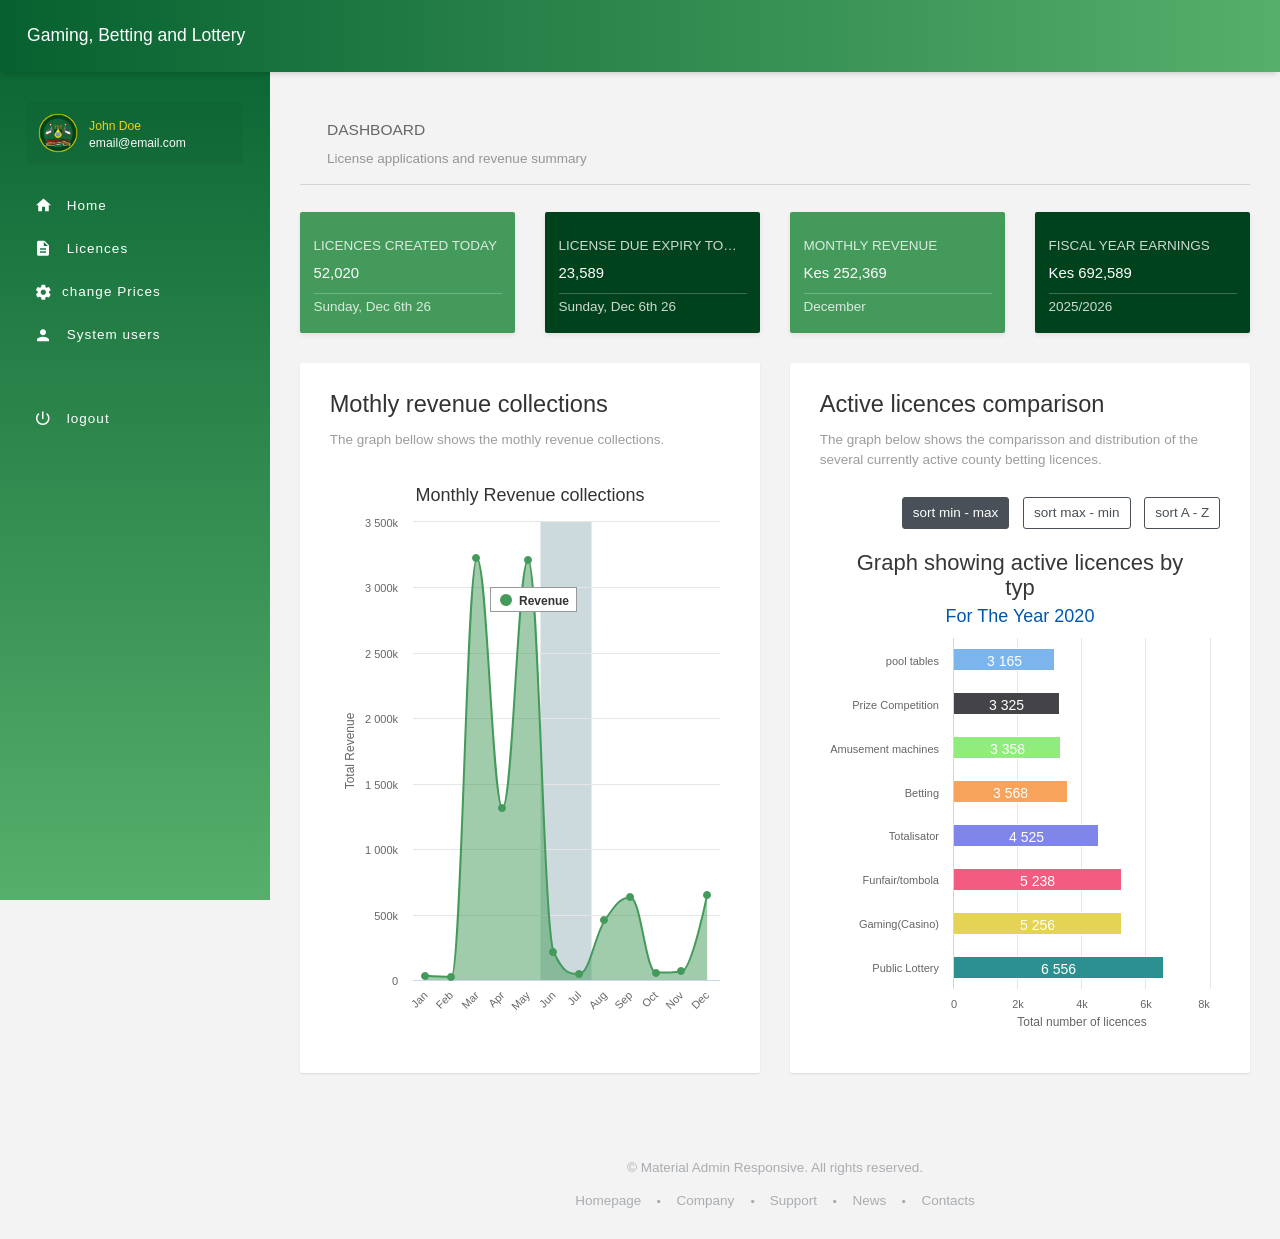
==== commit 8294d490: "navigation bar" ====
--- a/index.html
+++ b/index.html
@@ -36,7 +36,7 @@
                 </div>
 
                 <div class="header__logo hidden-sm-down">
-                    <h1><a href="index.html">Revenuesure Reconmate</a></h1>
+                    <h1><a href="index.html">Gaming, Betting and Lottery</a></h1>
                 </div>
 
                 
@@ -46,10 +46,10 @@
                 <div class="scrollbar-inner">
                     <div class="user">
                         <div class="user__info" data-toggle="dropdown">
-                            <img class="user__img" src="demo/img/profile-pics/8.jpg" alt="">
+                            <img class="user__img" src="img/county.png" alt="">
                             <div>
-                                <div class="user__name">Malinda Hollaway</div>
-                                <div class="user__email">malinda-h@gmail.com</div>
+                                <div class="user__name">John Doe</div>
+                                <div class="user__email">email@email.com</div>
                             </div>
                         </div>
 
@@ -64,117 +64,32 @@
                         <li class="navigation__active"><a href="index.html"><i class="zmdi zmdi-home"></i> Home</a></li>
 
                         <li class="navigation__sub">
-                            <a href="#"><i class="zmdi zmdi-view-week"></i> Variants</a>
+                            <a href="#"><i class="zmdi zmdi-file-text"></i> Licences</a>
 
                             <ul>
-                                <li><a href="hidden-sidebar.html">Hidden Sidebar</a></li>
-                                <li><a href="boxed-layout.html">Boxed Layout</a></li>
-                                <li><a href="hidden-sidebar-boxed-layout.html">Boxed Layout with Hidden Sidebar</a></li>
-                                <li><a href="top-navigation.html">Top Navigation</a></li>
+                                <li><a href="hidden-sidebar.html">Betting Premices</a></li>
+                                <li><a href="boxed-layout.html">Gaming (Casino)</a></li>
+                                <li><a href="#">Totalisator</a></li>
+                                <li><a href="#">Lottery</a></li>
+                                <li><a href="#">Prize competition</a></li>
+                                <li><a href="#">Pool tables</a></li>
+                                <li><a href="#">Amusement</a></li>
+                                <li><a href="#">Funfair/Tombola</a></li>
                             </ul>
                         </li>
 
-                        <li><a href="typography.html"><i class="zmdi zmdi-format-underlined"></i> Typography</a></li>
-
-                        <li><a href="widgets.html"><i class="zmdi zmdi-widgets"></i> Widgets</a></li>
+                        <li><a href="#"><i class="zmdi zmdi-settings"></i>change Prices</a></li>
 
                         <li class="navigation__sub">
-                            <a href="#"><i class="zmdi zmdi-view-list"></i> Tables</a>
-
-                            <ul>
-                                <li><a href="html-table.html">HTML Table</a></li>
-                                <li><a href="data-table.html">Data Table</a></li>
+							<a href="#"><i class="zmdi zmdi-account"></i> System users</a>
+							 <ul>
+                                <li><a href="#">Users list</a></li>
+                                <li><a href="#">Add a user</a></li>
                             </ul>
-                        </li>
-
-                        <li class="navigation__sub">
-                            <a href="#"><i class="zmdi zmdi-collection-text"></i> Forms</a>
-
-                            <ul>
-                                <li><a href="form-elements.html">Basic Form Elements</a></li>
-                                <li><a href="form-components.html">Form Components</a></li>
-                                <li><a href="form-layouts.html">Form Layouts</a></li>
-                                <li><a href="form-validation.html">Form Validation</a></li>
-                            </ul>
-                        </li>
-
-                        <li class="navigation__sub">
-                            <a href="#"><i class="zmdi zmdi-swap-alt"></i> User Interface</a>
-
-                            <ul>
-                                <li><a href="colors.html">Colors</a></li>
-                                <li><a href="css-animations.html">CSS Animations</a></li>
-                                <li><a href="buttons.html">Buttons</a></li>
-                                <li><a href="icons.html">Icons</a></li>
-                                <li><a href="listview.html">Listview</a></li>
-                                <li><a href="toolbars.html">Toolbars</a></li>
-                                <li><a href="cards.html">Cards</a></li>
-                                <li><a href="alerts.html">Alerts</a></li>
-                                <li><a href="badges.html">Badges</a></li>
-                                <li><a href="breadcrumbs.html">Bredcrumbs</a></li>
-                                <li><a href="jumbotron.html">Jumbotron</a></li>
-                                <li><a href="navs.html">Navs</a></li>
-                                <li><a href="pagination.html">Pagination</a></li>
-                                <li><a href="progress.html">Progress</a></li>
-                            </ul>
-                        </li>
-
-                        <li class="navigation__sub">
-                            <a href="#"><i class="zmdi zmdi-group-work"></i> Javascript Components</a>
-
-                            <ul class="navigation__sub">
-                                <li><a href="carousel.html">Carousel</a></li>
-                                <li><a href="collapse.html">Collapse</a></li>
-                                <li><a href="dropdowns.html">Dropdowns</a></li>
-                                <li><a href="modals.html">Modals</a></li>
-                                <li><a href="popover.html">Popover</a></li>
-                                <li><a href="tabs.html">Tabs</a></li>
-                                <li><a href="tooltips.html">Tooltips</a></li>
-                                <li><a href="notifications-alerts.html">Notifications & Alerts</a></li>
-                                <li><a href="tree-view.html">Tree View</a></li>
-                            </ul>
-                        </li>
-
-                        <li class="navigation__sub">
-                            <a href="#"><i class="zmdi zmdi-trending-up"></i> Charts</a>
-
-                            <ul>
-                                <li><a href="flot-charts.html">Flot</a></li>
-                                <li><a href="other-charts.html">Other Charts</a></li>
-                            </ul>
-                        </li>
-
-                        <li><a href="calendar.html"><i class="zmdi zmdi-calendar"></i> Calendar</a></li>
-
-                        <li><a href="photo-gallery.html"><i class="zmdi zmdi-image"></i> Photo Gallery</a></li>
-
-                        <li class="navigation__sub">
-                            <a href="#"><i class="zmdi zmdi-collection-item"></i> Sample Pages</a>
-
-                            <ul>
-                                <li><a href="profile-about.html">Profile</a></li>
-                                <li><a href="messages.html">Messages</a></li>
-                                <li><a href="contacts.html">Contacts</a></li>
-                                <li><a href="new-contact.html">New Contact</a></li>
-                                <li><a href="groups.html">Groups</a></li>
-                                <li><a href="pricing-tables.html">Pricing Tables</a></li>
-                                <li><a href="invoice.html">Invoice</a></li>
-                                <li><a href="todo-lists.html">Todo Lists</a></li>
-                                <li><a href="notes.html">Notes</a></li>
-                                <li><a href="search-results.html">Search Results</a></li>
-                                <li><a href="issue-tracker.html">Issue Tracker</a></li>
-                                <li><a href="faq.html">FAQ</a></li>
-                                <li><a href="team.html">Team</a></li>
-                                <li><a href="blog.html">Blog</a></li>
-                                <li><a href="blog-details.html">Blog Details</a></li>
-                                <li><a href="questions-answers.html">Questions & Answers</a></li>
-                                <li><a href="questions-answers-details.html">Questions & Answers Details</a></li>
-                                <li><a href="login.html">Login & SignUp</a></li>
-                                <li><a href="lockscreen.html">Lockscreen</a></li>
-                                <li><a href="404.html">404</a></li>
-                                <li><a href="empty.html">Empty Page</a></li>
-                            </ul>
-                        </li>
+						
+						</li>
+						 <li class="mt-5"><a href="reconmate.html"><i class="zmdi zmdi-power"></i> logout</a></li>    
+
                     </ul>
                 </div>
             </aside>
@@ -203,7 +118,7 @@
                             <div class="quick-stats__info">
 								 <small class="border-0 mt-0 mb-3 text-uppercase">license due expiry today</small>
                                 <h2>23,589</h2>
-                                <small class="today">today</small>
+                                <small class="today text-capitalize">today</small>
                             </div>
                         </div>
                     </div>
@@ -223,7 +138,7 @@
                             <div class="quick-stats__info">
 								<small class="border-0 mt-0 mb-3 text-uppercase">Fiscal year earnings</small>
                                 <h2>Kes 692,589</h2>
-                                <small class="this_year text-capitalize">2019/2020</small>
+                                <small class="this_year text-capitalize">financial year</small>
                             </div>
 
                        </div>
@@ -608,6 +523,7 @@
         }
     },
     series: [{
+		color: '#449a5b',
         name: 'Revenue',
         data: [32321,23561,3221321,1313531,3211332,212146,46456,456456,631265,56456,65465,652345]
     }]
--- a/css/app.min.css
+++ b/css/app.min.css
@@ -13767,6 +13767,7 @@
 
 .graph-btns button{
 	border: 1px solid;
+	border-radius: 3px;
 }
 
 .height-calc23{
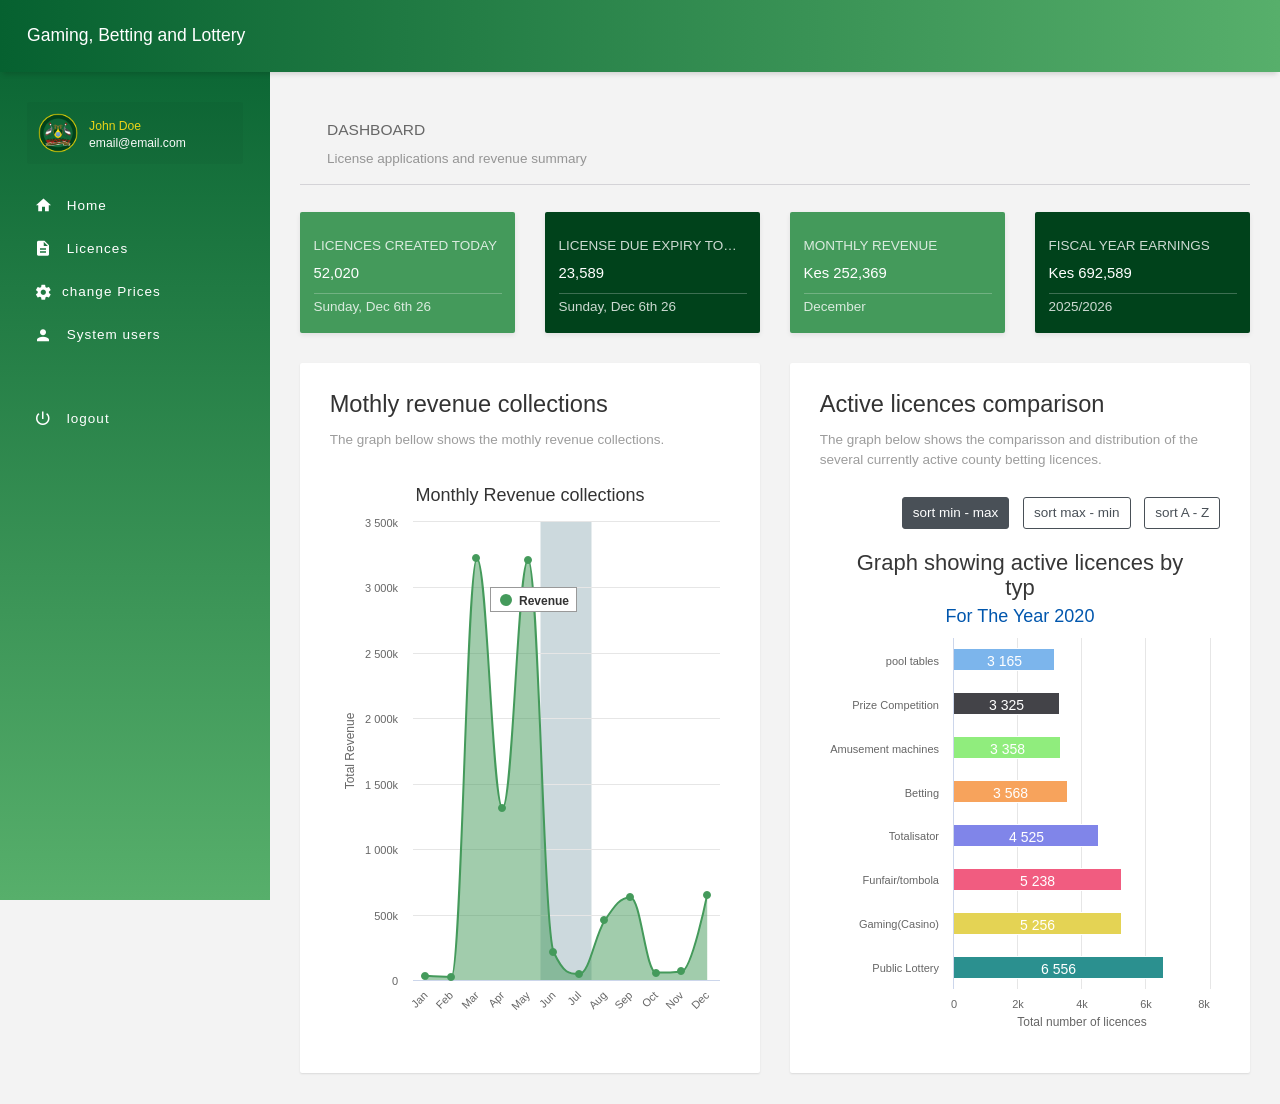
==== commit 78201991: "footer removed" ====
--- a/index.html
+++ b/index.html
@@ -182,21 +182,7 @@
 
                 
 
-                <footer class="footer hidden-xs-down">
-                    <p>© Material Admin Responsive. All rights reserved.</p>
-
-                    <ul class="nav footer__nav">
-                        <a class="nav-link" href="#">Homepage</a>
-
-                        <a class="nav-link" href="#">Company</a>
-
-                        <a class="nav-link" href="#">Support</a>
-
-                        <a class="nav-link" href="#">News</a>
-
-                        <a class="nav-link" href="#">Contacts</a>
-                    </ul>
-                </footer>
+                
             </section>
         </main>
 
